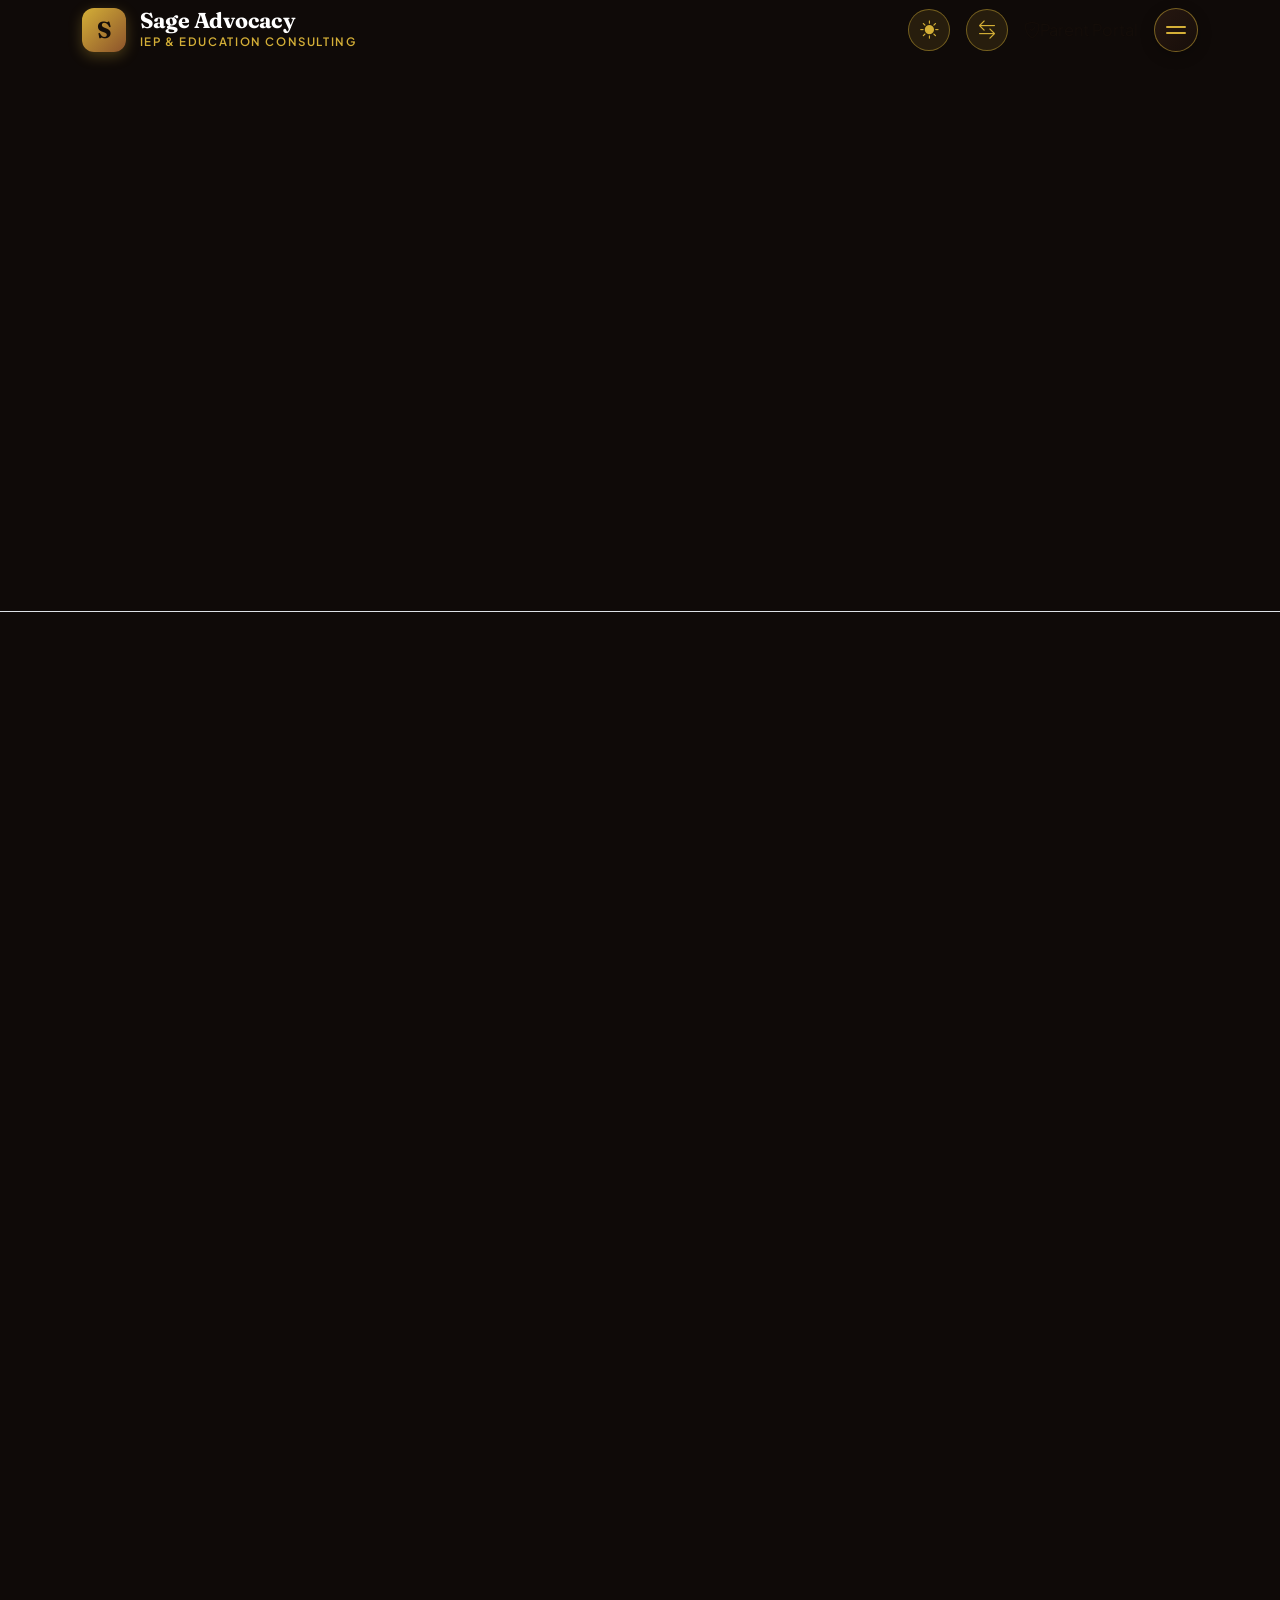
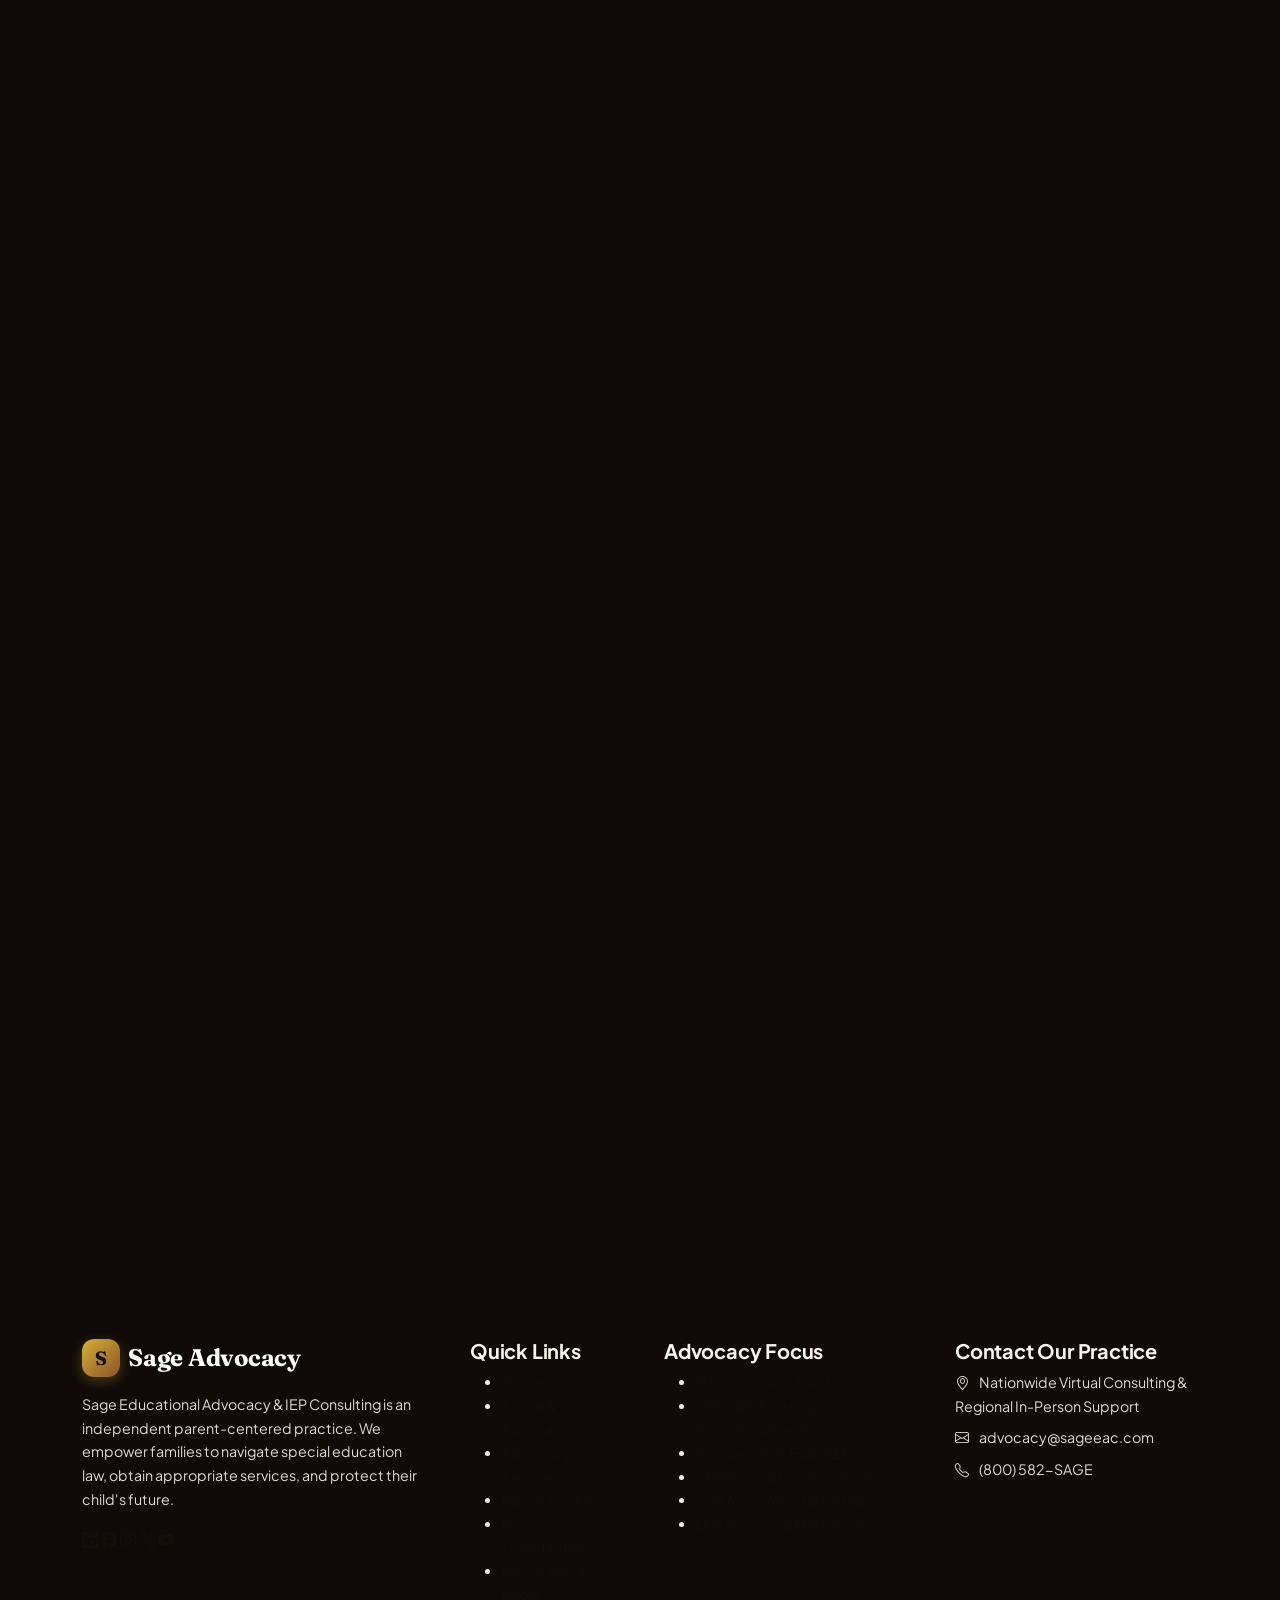
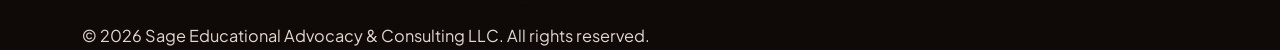
==== about.html @ 56e6d4a6 "feat: complete Maison du Cacao specialty chocolate import store website" ====
<!DOCTYPE html>
<html lang="en" dir="ltr" data-theme="dark">
<head>
  <meta charset="UTF-8">
  <meta name="viewport" content="width=device-width, initial-scale=1.0">
  <title>About Us & Our Approach | Sage Educational Advocacy & IEP Consulting</title>
  <meta name="description" content="Meet our certified special education advocates and IEP consultants. Learn about our child-centered, data-driven, and non-adversarial advocacy methodology.">
  
  <link rel="icon" href="data:image/svg+xml,<svg xmlns='http://www.w3.org/2000/svg' viewBox='0 0 100 100'><rect width='100' height='100' rx='20' fill='%233D3045'/><text x='50%' y='65%' font-size='50' font-family='serif' fill='%23C98F91' text-anchor='middle'>S</text></svg>">

  <link href="https://cdn.jsdelivr.net/npm/bootstrap@5.3.3/dist/css/bootstrap.min.css" rel="stylesheet">
  <link rel="stylesheet" href="https://cdn.jsdelivr.net/npm/bootstrap-icons@1.11.3/font/bootstrap-icons.min.css">
  <link rel="stylesheet" href="https://cdn.jsdelivr.net/npm/aos@2.3.4/dist/aos.css">
  <link rel="stylesheet" href="css/style.css">
</head>
<body>

  <!-- Top Announcement Bar -->
  <div class="top-announcement-bar text-center py-2">
    <div class="container d-flex justify-content-between align-items-center flex-wrap gap-2">
      <div class="d-flex align-items-center gap-2 small">
        <span class="badge" style="background: var(--sage-dusty-rose); color: #fff;">Our Pledge</span>
        <span>Independent, parent-centered special education advocacy with 15+ years of success.</span>
      </div>
      <div class="d-flex align-items-center gap-3 small">
        <span><i class="bi bi-telephone-fill me-1 text-rose"></i> (800) 582-SAGE</span>
        <span class="d-none d-md-inline">|</span>
        <a href="login.html" class="d-none d-md-inline text-white text-decoration-underline"><i class="bi bi-shield-lock me-1"></i> Parent Portal</a>
      </div>
    </div>
  </div>

  <!-- Primary Straight-Line Navigation (Fixed in all views) -->
  <nav class="navbar sage-navbar fixed-top">
    <div class="container">
      <div class="navbar-straight-wrapper">
        
        <!-- LOGO (Left) -->
        <a class="brand-logo-wrap" href="index.html">
          <div class="brand-symbol">S</div>
          <div class="brand-text-block">
            <span class="brand-name">Sage Advocacy</span>
            <span class="brand-tagline">IEP & Education Consulting</span>
          </div>
        </a>

        <!-- Right Side: Theme Toggle + Direction Toggle + Parent Portal + Magnetic MENU ☰ -->
        <div class="d-flex align-items-center gap-2 gap-sm-3">
          <button type="button" class="theme-toggle-btn" title="Toggle Theme" aria-label="Toggle Theme">
            <i class="bi bi-sun-fill text-warning"></i>
          </button>

          <button type="button" class="dir-toggle-btn" title="Toggle RTL / LTR Direction" aria-label="Toggle RTL / LTR">
            <i class="bi bi-arrow-left-right"></i>
          </button>

          <a href="login.html" class="portal-login-pill d-none d-md-inline-flex">
            <i class="bi bi-shield-check"></i> Parent Portal
          </a>

          <button type="button" class="magnetic-menu-btn" title="Open Menu" aria-label="Open Fullscreen Menu">
            <div class="menu-hamburger-icon"><span></span><span></span></div>
          </button>
        </div>

      </div>
    </div>
  </nav>

  <!-- Fullscreen Magnetic Navigation Overlay -->
  <div id="fullscreenNavOverlay" class="fullscreen-nav-overlay">
    <div class="nav-overlay-header">
      <a class="brand-logo-wrap" href="index.html">
        <div class="brand-symbol" style="background: var(--sage-dusty-rose);">S</div>
        <div class="brand-text-block">
          <span class="brand-name text-white">Sage Advocacy</span>
          <span class="brand-tagline text-white-50">Every Child Deserves an Advocate</span>
        </div>
      </a>
      <div class="d-flex align-items-center gap-2">
        <button type="button" class="theme-toggle-btn" title="Toggle Theme" aria-label="Toggle Theme">
          <i class="bi bi-sun-fill text-warning"></i>
        </button>
        <button type="button" class="dir-toggle-btn" title="Toggle RTL/LTR" aria-label="Toggle RTL/LTR">
          <i class="bi bi-arrow-left-right"></i>
        </button>
        <button type="button" class="nav-close-btn" aria-label="Close Menu">
          <i class="bi bi-x-lg"></i> CLOSE
        </button>
      </div>
    </div>

    <div class="nav-overlay-body">
      <ul class="overlay-menu-list">
        <li class="overlay-menu-item">
          <a href="index.html" class="overlay-menu-link" data-preview="preview-home">
            <span class="overlay-menu-num">01</span>
            <span class="overlay-menu-text">HOME</span>
          </a>
        </li>
        <li class="overlay-menu-item">
          <a href="about.html" class="overlay-menu-link active" data-preview="preview-about">
            <span class="overlay-menu-num">02</span>
            <span class="overlay-menu-text">ABOUT</span>
          </a>
        </li>
        <li class="overlay-menu-item">
          <a href="services.html" class="overlay-menu-link" data-preview="preview-services">
            <span class="overlay-menu-num">03</span>
            <span class="overlay-menu-text">SERVICES</span>
          </a>
        </li>
        <li class="overlay-menu-item">
          <a href="resources.html" class="overlay-menu-link" data-preview="preview-projects">
            <span class="overlay-menu-num">04</span>
            <span class="overlay-menu-text">PROJECTS &amp; TOOLKIT</span>
          </a>
        </li>
        <li class="overlay-menu-item">
          <a href="contact.html" class="overlay-menu-link" data-preview="preview-contact">
            <span class="overlay-menu-num">05</span>
            <span class="overlay-menu-text">CONTACT</span>
          </a>
        </li>
      </ul>

      <div class="overlay-preview-viewport">
        <img src="image/care-assure-Zx4ddAfk0Ck-unsplash.jpg" alt="Home preview" class="overlay-preview-img" data-preview-id="preview-home">
        <img src="image/annie-spratt-byZkjVj5OIE-unsplash.jpg" alt="About preview" class="overlay-preview-img active" data-preview-id="preview-about">
        <img src="image/marwen-larafa-5w7d1ThYYE0-unsplash.jpg" alt="Services preview" class="overlay-preview-img" data-preview-id="preview-services">
        <img src="image/santi-vedri-O5EMzfdxedg-unsplash.jpg" alt="Projects preview" class="overlay-preview-img" data-preview-id="preview-projects">
        <img src="image/anna-kolosyuk-4R6pg0Iq5IU-unsplash.jpg" alt="Contact preview" class="overlay-preview-img" data-preview-id="preview-contact">
      </div>
    </div>

    <div class="nav-overlay-footer">
      <div>
        <i class="bi bi-telephone-fill text-rose me-2"></i> (800) 582-SAGE &nbsp;|&nbsp; <span class="text-white-50">advocacy@sageeac.com</span>
      </div>
      <div class="d-flex align-items-center gap-3">
        <a href="login.html" class="text-white text-decoration-underline"><i class="bi bi-shield-lock me-1"></i> Parent Portal Login</a>
        <a href="contact.html" class="btn btn-sage-secondary btn-sm"><i class="bi bi-calendar2-check me-1"></i> Book Discovery Call</a>
      </div>
    </div>
  </div>

  <!-- About Hero -->
  <header class="py-5 bg-ivory-light border-bottom">
    <div class="container py-4">
      <div class="row align-items-center g-5">
        <div class="col-lg-7" data-aos="fade-up">
          <span class="section-tag tag-rose"><i class="bi bi-compass"></i> Our Mission & Heritage</span>
          <h1 class="section-heading-lg">
            Empowering Parents. Demystifying the Law. <span class="highlight-serif">Championing Every Child.</span>
          </h1>
          <p class="section-subhead">
            Sage Educational Advocacy was founded on a simple truth: parents shouldn't have to become legal scholars or fight an exhausting bureaucratic system just to get their child the education they deserve.
          </p>
        </div>
        <div class="col-lg-5" data-aos="fade-left">
          <div class="p-4 rounded-4 bg-white border shadow-sm">
            <h5 class="serif-heading mb-3 text-plum"><i class="bi bi-shield-check text-rose me-2"></i> Our Core Philosophy</h5>
            <ul class="list-unstyled mb-0 d-flex flex-column gap-3 small">
              <li class="d-flex align-items-start gap-2">
                <i class="bi bi-check-circle-fill text-success mt-1"></i>
                <div><strong>Child-First, Always:</strong> Every negotiation, accommodation request, and goal edit revolves solely around the student's holistic well-being and growth.</div>
              </li>
              <li class="d-flex align-items-start gap-2">
                <i class="bi bi-check-circle-fill text-success mt-1"></i>
                <div><strong>Data Over Subjectivity:</strong> We turn ambiguous progress claims into measurable, quantifiable milestones using objective psycho-educational data.</div>
              </li>
              <li class="d-flex align-items-start gap-2">
                <i class="bi bi-check-circle-fill text-success mt-1"></i>
                <div><strong>Collaborative Yet Firm:</strong> We maintain professional, respectful relationships with school personnel while fearlessly holding the district accountable to the letter of the law.</div>
              </li>
            </ul>
          </div>
        </div>
      </div>
    </div>
  </header>

  <!-- Founder & Lead Advocate Section -->
  <section class="py-5 my-3">
    <div class="container">
      <div class="row align-items-center g-5">
        <div class="col-lg-5" data-aos="fade-right">
          <div class="position-relative">
            <div class="founder-img-viewport">
              <img src="image/annie-spratt-byZkjVj5OIE-unsplash.jpg" alt="Lisa Anderson - Lead Special Education Advocate">
            </div>
            <div class="position-absolute bottom-0 start-0 m-3 p-3 rounded-3 shadow-sm border hero-floating-stat" style="max-width: 280px;">
              <div class="fw-bold text-plum">Lisa Anderson, M.Ed., BCBA</div>
              <div class="small text-muted-custom">Founder & Principal Advocate</div>
              <div class="small text-rose mt-1"><i class="bi bi-award-fill"></i> 15+ Yrs Special Ed Practice</div>
            </div>
          </div>
        </div>

        <div class="col-lg-7" data-aos="fade-left">
          <span class="section-tag tag-plum"><i class="bi bi-person-lines-fill"></i> Founder's Story</span>
          <h2 class="section-heading-lg">“I’ve Sat on Both Sides of the IEP Table.”</h2>
          <p>
            Before founding Sage Educational Advocacy, Lisa spent over a decade as a public school special education specialist and district behavioral consultant. She witnessed firsthand how loving, devoted parents were routinely silenced by clinical jargon, rushed meetings, and district budget constraints.
          </p>
          <p>
            <em>"Parents would walk into IEP meetings carrying binders full of hope, only to walk out feeling defeated and misunderstood. I founded Sage to provide families with the authoritative expertise, legal backing, and strategic poise needed to ensure their voice is heard."</em>
          </p>

          <div class="row g-3 mt-2">
            <div class="col-sm-6">
              <div class="p-3 rounded-3 bg-ivory border">
                <div class="fw-bold text-plum mb-1"><i class="bi bi-mortarboard-fill text-rose me-1"></i> Master of Education (M.Ed.)</div>
                <div class="small text-muted">Special Education Law & Instructional Design</div>
              </div>
            </div>
            <div class="col-sm-6">
              <div class="p-3 rounded-3 bg-ivory border">
                <div class="fw-bold text-plum mb-1"><i class="bi bi-award-fill text-rose me-1"></i> Board Certified BCBA</div>
                <div class="small text-muted">Functional Behavior Assessments & BIP Audits</div>
              </div>
            </div>
          </div>
        </div>
      </div>
    </div>
  </section>

  <!-- Our Interdisciplinary Team -->
  <section class="py-5 bg-ivory-light">
    <div class="container">
      <div class="text-center max-w-700 mx-auto mb-5" data-aos="fade-up">
        <span class="section-tag tag-rose"><i class="bi bi-people-fill"></i> Specialized Expertise</span>
        <h2 class="section-heading-lg">Our Multidisciplinary Team</h2>
        <p class="section-subhead mx-auto">
          We bring together former educators, educational diagnosticians, assistive technology specialists, and parent advocates.
        </p>
      </div>

      <div class="row g-4">
        <div class="col-md-4" data-aos="fade-up" data-aos-delay="100">
          <div class="team-member-card">
            <div class="team-img-viewport">
              <img src="image/marwen-larafa-5w7d1ThYYE0-unsplash.jpg" alt="Dr. Marcus Vance">
            </div>
            <div class="card-body p-4 d-flex flex-column">
              <h5 class="serif-heading mb-1 text-plum">Dr. Marcus Vance, Ph.D.</h5>
              <div class="text-rose small fw-bold mb-3">Neuropsychology & Evaluation Review Consultant</div>
              <p class="small text-muted mb-0">
                Specializes in dissecting school psycho-educational evaluations, WISC-V cognitive metrics, and identifying unaddressed SLD / executive functioning deficits.
              </p>
            </div>
          </div>
        </div>

        <div class="col-md-4" data-aos="fade-up" data-aos-delay="200">
          <div class="team-member-card">
            <div class="team-img-viewport">
              <img src="image/anna-kolosyuk-4R6pg0Iq5IU-unsplash.jpg" alt="Sarah Collins">
            </div>
            <div class="card-body p-4 d-flex flex-column">
              <h5 class="serif-heading mb-1 text-plum">Sarah Collins, M.S., CCC-SLP</h5>
              <div class="text-rose small fw-bold mb-3">Speech, Language & Assistive Tech Lead</div>
              <p class="small text-muted mb-0">
                12+ years advocating for high-tech AAC device integration, pragmatic language development, and adequate direct therapy minutes.
              </p>
            </div>
          </div>
        </div>

        <div class="col-md-4" data-aos="fade-up" data-aos-delay="300">
          <div class="team-member-card">
            <div class="team-img-viewport">
              <img src="image/santi-vedri-O5EMzfdxedg-unsplash.jpg" alt="David Wright">
            </div>
            <div class="card-body p-4 d-flex flex-column">
              <h5 class="serif-heading mb-1 text-plum">David Wright, M.Ed.</h5>
              <div class="text-rose small fw-bold mb-3">504 Plans & High School Transition Specialist</div>
              <p class="small text-muted mb-0">
                Expert in Section 504 accommodations, mental health accommodations, post-secondary transition roadmaps, and college disability accommodations.
              </p>
            </div>
          </div>
        </div>
      </div>
    </div>
  </section>

  <!-- 5 Fundamental Parent Rights Under IDEA Infographic -->
  <section class="py-5">
    <div class="container">
      <div class="text-center max-w-700 mx-auto mb-5" data-aos="fade-up">
        <span class="section-tag tag-plum"><i class="bi bi-journal-text"></i> Legal Pillars</span>
        <h2 class="section-heading-lg">5 Non-Negotiable Parent Rights Under IDEA</h2>
        <p class="section-subhead mx-auto">
          Federal law grants parents extensive authority in special education decisions. Here are five statutory pillars we vigorously defend.
        </p>
      </div>

      <div class="row g-4">
        <div class="col-lg-4 col-md-6" data-aos="fade-up" data-aos-delay="100">
          <div class="p-4 rounded-4 bg-white border h-100 shadow-sm">
            <div class="d-flex align-items-center gap-3 mb-3">
              <div class="stat-icon-box" style="background: var(--sage-rose-subtle); color: var(--sage-rose-dark);">01</div>
              <h5 class="mb-0 text-plum">FAPE (Free & Appropriate Public Education)</h5>
            </div>
            <p class="small text-muted mb-0">
              The school must provide individualized instruction tailored to confer meaningful educational benefit — not merely "the bare minimum" (Supreme Court ruling in <em>Endrew F. v. Douglas County</em>).
            </p>
          </div>
        </div>

        <div class="col-lg-4 col-md-6" data-aos="fade-up" data-aos-delay="200">
          <div class="p-4 rounded-4 bg-white border h-100 shadow-sm">
            <div class="d-flex align-items-center gap-3 mb-3">
              <div class="stat-icon-box" style="background: var(--sage-green-light); color: var(--sage-green-deep);">02</div>
              <h5 class="mb-0 text-plum">LRE (Least Restrictive Environment)</h5>
            </div>
            <p class="small text-muted mb-0">
              Children must be educated alongside non-disabled peers to the maximum extent appropriate, with supplementary aids and services before any self-contained placement is considered.
            </p>
          </div>
        </div>

        <div class="col-lg-4 col-md-6" data-aos="fade-up" data-aos-delay="300">
          <div class="p-4 rounded-4 bg-white border h-100 shadow-sm">
            <div class="d-flex align-items-center gap-3 mb-3">
              <div class="stat-icon-box" style="background: rgba(61, 48, 69, 0.1); color: var(--sage-plum);">03</div>
              <h5 class="mb-0 text-plum">PWN (Prior Written Notice)</h5>
            </div>
            <p class="small text-muted mb-0">
              If the school proposes or refuses to initiate an evaluation, accommodation, or service change, they MUST provide written explanation citing specific evaluation data.
            </p>
          </div>
        </div>

        <div class="col-lg-6 col-md-6" data-aos="fade-up" data-aos-delay="400">
          <div class="p-4 rounded-4 bg-white border h-100 shadow-sm">
            <div class="d-flex align-items-center gap-3 mb-3">
              <div class="stat-icon-box" style="background: var(--sage-rose-subtle); color: var(--sage-rose-dark);">04</div>
              <h5 class="mb-0 text-plum">Independent Educational Evaluations (IEE)</h5>
            </div>
            <p class="small text-muted mb-0">
              If you disagree with a district evaluation, you have the right to request an outside independent evaluation at public expense under 34 CFR § 300.502.
            </p>
          </div>
        </div>

        <div class="col-lg-6 col-md-12" data-aos="fade-up" data-aos-delay="500">
          <div class="p-4 rounded-4 bg-white border h-100 shadow-sm">
            <div class="d-flex align-items-center gap-3 mb-3">
              <div class="stat-icon-box" style="background: var(--sage-green-light); color: var(--sage-green-deep);">05</div>
              <h5 class="mb-0 text-plum">Equal Partnership in IEP Meetings</h5>
            </div>
            <p class="small text-muted mb-0">
              Parents are legally equal team members. The school cannot present "predetermined" IEPs or finalize placements without genuine parent participation and input.
            </p>
          </div>
        </div>
      </div>
    </div>
  </section>

  <!-- CTA Banner -->
  <section class="py-5">
    <div class="container">
      <div class="cta-banner-plum text-center" data-aos="zoom-in">
        <div class="max-w-700 mx-auto text-center">
          <h2>Let’s Discuss Your Child’s IEP Strategy</h2>
          <p>
            Whether your annual review is next week or you are facing school pushback, we are here to support and advocate for your family.
          </p>
          <div class="d-flex justify-content-center">
            <a href="contact.html" class="btn btn-sage-secondary btn-lg">
              <i class="bi bi-calendar-event"></i> Schedule Strategy Session
            </a>
          </div>
        </div>
      </div>
    </div>
  </section>

  <!-- Footer -->
  <footer class="sage-footer">
    <div class="container">
      <div class="row g-5">
        <div class="col-lg-4">
          <div class="d-flex align-items-center gap-2 mb-3">
            <div class="brand-symbol" style="width: 38px; height: 38px; font-size: 1.2rem;">S</div>
            <span class="brand-name text-white fs-4">Sage Advocacy</span>
          </div>
          <p class="small text-white-50 mb-3">
            Sage Educational Advocacy & IEP Consulting is an independent parent-centered practice. We empower families to navigate special education law, obtain appropriate services, and protect their child's future.
          </p>
          <div class="footer-social-wrap">
            <a href="https://linkedin.com" target="_blank" rel="noopener noreferrer" class="footer-social-btn" aria-label="LinkedIn"><i class="bi bi-linkedin"></i></a>
            <a href="https://facebook.com" target="_blank" rel="noopener noreferrer" class="footer-social-btn" aria-label="Facebook"><i class="bi bi-facebook"></i></a>
            <a href="https://instagram.com" target="_blank" rel="noopener noreferrer" class="footer-social-btn" aria-label="Instagram"><i class="bi bi-instagram"></i></a>
            <a href="https://x.com" target="_blank" rel="noopener noreferrer" class="footer-social-btn" aria-label="X Twitter"><i class="bi bi-twitter-x"></i></a>
            <a href="https://youtube.com" target="_blank" rel="noopener noreferrer" class="footer-social-btn" aria-label="YouTube"><i class="bi bi-youtube"></i></a>
          </div>
        </div>

        <div class="col-6 col-lg-2">
          <h5>Quick Links</h5>
          <ul class="footer-link-list small">
            <li><a href="index.html">Home</a></li>
            <li><a href="about.html">About & Approach</a></li>
            <li><a href="services.html">Advocacy Services</a></li>
            <li><a href="resources.html">Parent Toolkit</a></li>
            <li><a href="contact.html">Free Consultation</a></li>
            <li><a href="login.html">Parent Portal Login</a></li>
          </ul>
        </div>

        <div class="col-6 col-lg-3">
          <h5>Advocacy Focus</h5>
          <ul class="footer-link-list small">
            <li><a href="services.html">IEP Document Audits</a></li>
            <li><a href="services.html">ARD / IEP Meeting Accompaniment</a></li>
            <li><a href="services.html">Independent Evals (IEE)</a></li>
            <li><a href="services.html">SMART Goal Development</a></li>
            <li><a href="services.html">504 Accommodation Plans</a></li>
            <li><a href="services.html">Due Process & Mediation</a></li>
          </ul>
        </div>

        <div class="col-lg-3">
          <h5>Contact Our Practice</h5>
          <p class="small text-white-50 mb-2"><i class="bi bi-geo-alt me-2 text-rose"></i> Nationwide Virtual Consulting & Regional In-Person Support</p>
          <p class="small text-white-50 mb-2"><i class="bi bi-envelope me-2 text-rose"></i> advocacy@sageeac.com</p>
          <p class="small text-white-50"><i class="bi bi-telephone me-2 text-rose"></i> (800) 582-SAGE</p>
        </div>
      </div>

      <div class="footer-legal-notice">
        <p class="mb-0">
          © 2026 Sage Educational Advocacy & Consulting LLC. All rights reserved.
        </p>
      </div>
    </div>
  </footer>

  <script src="https://cdn.jsdelivr.net/npm/bootstrap@5.3.3/dist/js/bootstrap.bundle.min.js"></script>
  <script src="https://cdn.jsdelivr.net/npm/aos@2.3.4/dist/aos.js"></script>
  <script src="js/main.js"></script>
</body>
</html>
---- css/style.css ----
/* ==========================================================================
   MAISON DU CACAO & CONFECTIONERY IMPORT CO.
   Master Luxury Stylesheet - Specialty Chocolate & Artisan Imports
   Palette: Noir Cacao, Hazelnut, Champagne Gold, Vanilla Silk, Ruby Berry
   ========================================================================== */

@import url('https://fonts.googleapis.com/css2?family=Fraunces:ital,opsz,wght@0,9..144,300;0,9..144,400;0,9..144,500;0,9..144,600;0,9..144,700;1,9..144,400;1,9..144,600&family=Plus+Jakarta+Sans:wght@300;400;500;600;700;800&display=swap');

:root {
  /* Brand Tokens - Light Theme */
  --cacao-noir: #140D09;
  --cacao-noir-deep: #0D0705;
  --cacao-dark: #231610;
  --cacao-hazelnut: #4A2E1C;
  --cacao-caramel: #8C532B;
  --cacao-gold: #D4AF37;
  --cacao-gold-light: #F3E5AB;
  --cacao-gold-hover: #E5C378;
  --cacao-ruby: #8A2B3A;
  --cacao-ruby-subtle: #FBECEE;
  --cacao-cream: #FAF6F0;
  --cacao-cream-light: #FDFBF8;
  --cacao-cream-dark: #EFE8DC;
  --cacao-charcoal: #2A1F1B;
  --cacao-muted: #73655E;
  --cacao-border: rgba(35, 22, 16, 0.12);
  --cacao-border-gold: rgba(212, 175, 55, 0.35);

  /* Typography */
  --font-serif: 'Fraunces', Georgia, serif;
  --font-sans: 'Plus Jakarta Sans', -apple-system, BlinkMacSystemFont, 'Segoe UI', Roboto, sans-serif;

  /* Shadows */
  --shadow-sm: 0 4px 12px rgba(0, 0, 0, 0.1);
  --shadow-md: 0 10px 30px rgba(0, 0, 0, 0.18);
  --shadow-lg: 0 20px 50px rgba(0, 0, 0, 0.28);
  --shadow-gold: 0 8px 24px rgba(212, 175, 55, 0.22);
  --shadow-float: 0 25px 60px -15px rgba(0, 0, 0, 0.35);

  /* Radii */
  --radius-sm: 8px;
  --radius-md: 14px;
  --radius-lg: 20px;
  --radius-xl: 28px;
  --radius-pill: 9999px;

  /* Transitions */
  --transition-fast: 0.2s cubic-bezier(0.16, 1, 0.3, 1);
  --transition-base: 0.3s cubic-bezier(0.16, 1, 0.3, 1);
  --transition-smooth: 0.5s cubic-bezier(0.16, 1, 0.3, 1);
}

/* ==========================================================================
   Dark Theme (Default Noir Tasting Salon Aesthetic)
   ========================================================================== */
[data-theme="dark"], body.theme-dark {
  --cacao-cream: #0F0A08;
  --cacao-cream-light: #18110D;
  --cacao-cream-dark: #221611;
  --cacao-charcoal: #F5EFEB;
  --cacao-muted: #D1C4BC;
  --cacao-border: rgba(255, 255, 255, 0.14);
  --cacao-border-gold: rgba(212, 175, 55, 0.5);
  --cacao-ruby-subtle: rgba(138, 43, 58, 0.22);
}

[data-theme="dark"] body {
  background-color: #0F0A08 !important;
  color: #F5EFEB !important;
}

[data-theme="dark"] h1, 
[data-theme="dark"] h2, 
[data-theme="dark"] h3, 
[data-theme="dark"] h4, 
[data-theme="dark"] .serif-heading,
[data-theme="dark"] .text-cacao-dark,
[data-theme="dark"] a.text-cacao-dark {
  color: #FFFFFF !important;
}

[data-theme="dark"] h5, 
[data-theme="dark"] h6 {
  color: #F8F5F0 !important;
}

[data-theme="dark"] p {
  color: #E2D7D0 !important;
}

[data-theme="dark"] .text-muted,
[data-theme="dark"] small.text-muted,
[data-theme="dark"] .text-muted-custom {
  color: #D6CBC4 !important;
}

.text-muted,
small.text-muted {
  color: #614F44 !important;
}

[data-theme="dark"] .bg-cream { background-color: #0F0A08 !important; }
[data-theme="dark"] .bg-cream-light { background-color: #18110D !important; }
[data-theme="dark"] .bg-white { background-color: #1E1510 !important; color: #F5EFEB !important; }

/* All Cards in Dark Mode */
[data-theme="dark"] .chocolate-card,
[data-theme="dark"] .origin-card,
[data-theme="dark"] .gifting-suite-card,
[data-theme="dark"] .corporate-tier-card,
[data-theme="dark"] .quiz-box,
[data-theme="dark"] .calculator-box,
[data-theme="dark"] .contact-info-card,
[data-theme="dark"] .contact-form-box,
[data-theme="dark"] .tasting-flight-card,
[data-theme="dark"] .modal-content {
  background-color: #1A120D !important;
  border-color: rgba(255, 255, 255, 0.15) !important;
  color: #F5EFEB !important;
}

/* ==========================================================================
   Base & Reset
   ========================================================================== */
*, *::before, *::after {
  box-sizing: border-box;
}

html {
  scroll-behavior: smooth;
}

/* RTL Support */
html[dir="rtl"] body { direction: rtl; text-align: right; }
html[dir="ltr"] body { direction: ltr; text-align: left; }
[dir="rtl"] .text-start { text-align: right !important; }
[dir="rtl"] .text-end { text-align: left !important; }

body {
  font-family: var(--font-sans);
  background-color: var(--cacao-cream);
  color: var(--cacao-charcoal);
  line-height: 1.65;
  font-size: 1.02rem;
  overflow-x: hidden;
  -webkit-font-smoothing: antialiased;
  -moz-osx-font-smoothing: grayscale;
}

body:not(.no-navbar-pad) {
  padding-top: 86px !important;
}

@media (max-width: 576px) {
  body:not(.no-navbar-pad) {
    padding-top: 76px !important;
  }
}

/* Typography Classes */
h1, h2, h3, h4, .serif-heading {
  font-family: var(--font-serif);
  color: var(--cacao-noir);
  font-weight: 600;
  line-height: 1.25;
  letter-spacing: -0.02em;
}

h5, h6 {
  font-family: var(--font-sans);
  color: var(--cacao-noir);
  font-weight: 700;
  letter-spacing: -0.01em;
}

p {
  color: #4D3F37;
  margin-bottom: 1.25rem;
}

a {
  color: var(--cacao-noir);
  text-decoration: none;
  transition: color var(--transition-fast);
}

a:hover {
  color: var(--cacao-gold);
}

img {
  max-width: 100%;
  height: auto;
  display: block;
}

/* Utilities & Color Helpers */
.bg-cream { background-color: var(--cacao-cream) !important; }
.bg-cream-light { background-color: var(--cacao-cream-light) !important; }
.bg-noir { background-color: var(--cacao-noir) !important; color: #FFFFFF; }
.bg-hazelnut { background-color: var(--cacao-hazelnut) !important; color: #FFFFFF; }
.bg-gold-subtle { background-color: rgba(212, 175, 55, 0.12) !important; }
.bg-ruby-subtle { background-color: var(--cacao-ruby-subtle) !important; }

.text-gold { color: var(--cacao-gold) !important; }
.text-gold-hover:hover { color: var(--cacao-gold-hover) !important; }
.text-hazelnut { color: var(--cacao-hazelnut) !important; }
.text-cacao-dark { color: var(--cacao-noir) !important; }
.text-ruby { color: var(--cacao-ruby) !important; }
.text-muted-custom { color: var(--cacao-muted) !important; }

.border-gold { border-color: var(--cacao-border-gold) !important; }

/* Section Headers */
.section-tag {
  display: inline-flex;
  align-items: center;
  justify-content: center;
  gap: 0.5rem;
  padding: 0.4rem 1.1rem;
  border-radius: var(--radius-pill);
  font-size: 0.82rem;
  font-weight: 700;
  letter-spacing: 0.1em;
  text-transform: uppercase;
  background-color: rgba(212, 175, 55, 0.15);
  color: var(--cacao-gold);
  border: 1px solid rgba(212, 175, 55, 0.35);
  margin: 0 auto 1.25rem auto;
  text-align: center;
}

.section-heading-lg {
  font-size: clamp(2.2rem, 4vw, 3.4rem);
  margin-bottom: 1.2rem;
  text-align: center;
  margin-left: auto;
  margin-right: auto;
}

.section-subhead {
  font-size: 1.15rem;
  color: var(--cacao-muted);
  max-width: 680px;
  line-height: 1.7;
  text-align: center;
  margin-left: auto;
  margin-right: auto;
}

/* ==========================================================================
   Buttons
   ========================================================================== */
.btn-cacao-primary {
  background: linear-gradient(135deg, var(--cacao-noir) 0%, #2A1A13 100%);
  color: #FFFFFF !important;
  font-weight: 600;
  padding: 0.85rem 2rem;
  border-radius: var(--radius-pill);
  border: 1px solid rgba(212, 175, 55, 0.4);
  display: inline-flex;
  align-items: center;
  justify-content: center;
  gap: 0.6rem;
  transition: all var(--transition-base);
  box-shadow: 0 6px 18px rgba(20, 13, 9, 0.3);
}

.btn-cacao-primary:hover {
  background: linear-gradient(135deg, #3D261A 0%, var(--cacao-noir) 100%);
  border-color: var(--cacao-gold);
  transform: translateY(-2px);
  box-shadow: var(--shadow-gold);
  color: var(--cacao-gold) !important;
}

.btn-cacao-gold {
  background: linear-gradient(135deg, #D4AF37 0%, #B89030 100%);
  color: #140D09 !important;
  font-weight: 700;
  padding: 0.85rem 2rem;
  border-radius: var(--radius-pill);
  border: 1px solid #D4AF37;
  display: inline-flex;
  align-items: center;
  justify-content: center;
  gap: 0.5rem;
  transition: all var(--transition-base);
  box-shadow: var(--shadow-gold);
}

.btn-cacao-gold:hover {
  background: linear-gradient(135deg, #E5C378 0%, #D4AF37 100%);
  transform: translateY(-2px);
  box-shadow: 0 10px 26px rgba(212, 175, 55, 0.4);
  color: #000000 !important;
}

.btn-cacao-outline {
  background-color: transparent;
  color: var(--cacao-noir) !important;
  font-weight: 600;
  padding: 0.85rem 1.9rem;
  border-radius: var(--radius-pill);
  border: 1.5px solid var(--cacao-border-gold);
  display: inline-flex;
  align-items: center;
  justify-content: center;
  gap: 0.5rem;
  transition: all var(--transition-base);
}

.btn-cacao-outline:hover {
  background-color: rgba(212, 175, 55, 0.15);
  border-color: var(--cacao-gold);
  color: var(--cacao-gold) !important;
  transform: translateY(-2px);
}

[data-theme="dark"] .btn-cacao-outline {
  color: #FFFFFF !important;
  border-color: rgba(212, 175, 55, 0.5) !important;
}

/* ==========================================================================
   Fixed Straight-Line Navbar (Fixed in all views: Desktop, Tablet, Mobile)
   ========================================================================== */
.top-announcement-bar {
  display: none !important;
}

.cacao-navbar {
  position: fixed !important;
  top: 0 !important;
  left: 0 !important;
  right: 0 !important;
  width: 100% !important;
  z-index: 1050 !important;
  background: rgba(20, 13, 9, 0.94);
  backdrop-filter: blur(16px);
  -webkit-backdrop-filter: blur(16px);
  border-bottom: 1.5px solid rgba(212, 175, 55, 0.25);
  padding: 0.9rem 0;
  transition: all var(--transition-base);
  box-shadow: 0 4px 20px rgba(0, 0, 0, 0.35);
}

.cacao-navbar.scrolled {
  padding: 0.72rem 0;
  background: rgba(13, 7, 5, 0.98);
  border-bottom-color: rgba(212, 175, 55, 0.4);
}

.navbar-straight-wrapper {
  display: flex;
  align-items: center;
  justify-content: space-between;
  width: 100%;
  flex-wrap: nowrap;
  gap: 0.5rem;
}

.brand-logo-wrap {
  display: inline-flex;
  align-items: center;
  gap: 0.85rem;
  text-decoration: none;
  flex-shrink: 0;
}

.brand-symbol {
  width: 44px;
  height: 44px;
  border-radius: 12px;
  background: linear-gradient(135deg, #D4AF37 0%, #8C532B 100%);
  color: #140D09;
  display: flex;
  align-items: center;
  justify-content: center;
  font-family: var(--font-serif);
  font-size: 1.45rem;
  font-weight: 700;
  box-shadow: 0 4px 14px rgba(212, 175, 55, 0.3);
}

.brand-text-block {
  display: flex;
  flex-direction: column;
}

.brand-name {
  font-family: var(--font-serif);
  font-size: 1.35rem;
  font-weight: 700;
  color: #FFFFFF;
  letter-spacing: -0.01em;
  line-height: 1.1;
}

.brand-tagline {
  font-size: 0.72rem;
  text-transform: uppercase;
  letter-spacing: 0.14em;
  color: var(--cacao-gold);
  font-weight: 600;
}

/* Magnetic Menu Trigger Button (Icon Only in all views) */
.magnetic-menu-btn {
  display: inline-flex;
  align-items: center;
  justify-content: center;
  width: 44px;
  height: 44px;
  padding: 0;
  border-radius: 50%;
  border: 1.5px solid rgba(212, 175, 55, 0.5);
  background: linear-gradient(135deg, #261710 0%, #170E0A 100%);
  color: var(--cacao-gold) !important;
  cursor: pointer;
  transition: all 0.3s cubic-bezier(0.16, 1, 0.3, 1);
  box-shadow: 0 4px 14px rgba(0, 0, 0, 0.25);
  flex-shrink: 0;
}

.magnetic-menu-btn > span {
  display: none !important;
}

.magnetic-menu-btn:hover {
  background: linear-gradient(135deg, #3D261A 0%, #261710 100%);
  border-color: var(--cacao-gold);
  transform: scale(1.08);
  box-shadow: 0 0 16px rgba(212, 175, 55, 0.4);
}

.magnetic-menu-btn .menu-hamburger-icon {
  display: flex;
  flex-direction: column;
  align-items: center;
  justify-content: center;
  gap: 4px;
  width: 20px;
}

.magnetic-menu-btn .menu-hamburger-icon span {
  display: block;
  height: 2px;
  width: 100%;
  background-color: var(--cacao-gold);
  border-radius: 2px;
  transition: all 0.3s ease;
}

.magnetic-menu-btn:hover .menu-hamburger-icon span {
  background-color: #FFFFFF;
}

/* Circular Navbar Action Buttons (Theme, Direction) */
.nav-icon-circle-btn,
.theme-toggle-btn,
.dir-toggle-btn {
  width: 42px;
  height: 42px;
  border-radius: 50%;
  border: 1.5px solid rgba(212, 175, 55, 0.45);
  background: rgba(212, 175, 55, 0.12);
  color: var(--cacao-gold) !important;
  display: inline-flex;
  align-items: center;
  justify-content: center;
  font-size: 1.15rem;
  transition: all var(--transition-base);
  cursor: pointer;
  flex-shrink: 0;
}

.nav-icon-circle-btn i,
.theme-toggle-btn i,
.dir-toggle-btn i {
  color: var(--cacao-gold) !important;
  font-size: 1.15rem;
  display: inline-flex;
  align-items: center;
  justify-content: center;
  line-height: 1;
}

.nav-icon-circle-btn:hover,
.theme-toggle-btn:hover,
.dir-toggle-btn:hover {
  background: rgba(212, 175, 55, 0.25);
  border-color: var(--cacao-gold);
  transform: scale(1.08);
  box-shadow: 0 0 12px rgba(212, 175, 55, 0.35);
  color: #FFFFFF !important;
}

.nav-icon-circle-btn:hover i,
.theme-toggle-btn:hover i,
.dir-toggle-btn:hover i {
  color: #FFFFFF !important;
}

.concierge-pill {
  background: rgba(212, 175, 55, 0.15);
  color: var(--cacao-gold) !important;
  font-weight: 600;
  border-radius: var(--radius-pill);
  padding: 0.55rem 1.2rem !important;
  border: 1px solid rgba(212, 175, 55, 0.45);
  transition: all var(--transition-fast);
  display: inline-flex;
  align-items: center;
  gap: 0.4rem;
  font-size: 0.9rem;
  white-space: nowrap;
}

.concierge-pill:hover {
  background: var(--cacao-gold);
  color: #140D09 !important;
  box-shadow: var(--shadow-gold);
}

/* Tablet & Mobile (320px - 1024px): Show ONLY Logo and Hamburger Menu in Navbar */
@media (max-width: 1024px) {
  .cacao-navbar {
    padding: 0.65rem 0 !important;
  }

  .cacao-navbar .theme-toggle-btn,
  .cacao-navbar .dir-toggle-btn,
  .cacao-navbar .concierge-pill,
  .cacao-navbar .navbar-nav,
  .cacao-navbar .nav-item,
  .cacao-navbar .nav-link,
  .cacao-navbar .btn:not(.magnetic-menu-btn),
  .cacao-navbar a:not(.brand-logo-wrap) {
    display: none !important;
  }

  .cacao-navbar .container,
  .cacao-navbar .container-fluid {
    display: flex !important;
    justify-content: space-between !important;
    align-items: center !important;
    width: 100% !important;
    padding-left: 1rem !important;
    padding-right: 1rem !important;
  }

  .cacao-navbar .brand-logo-wrap {
    display: inline-flex !important;
    flex-shrink: 1;
    min-width: 0;
  }

  .cacao-navbar .magnetic-menu-btn {
    display: inline-flex !important;
    margin-left: auto !important;
    flex-shrink: 0;
  }
}

@media (max-width: 576px) {
  .cacao-navbar {
    padding: 0.5rem 0 !important;
  }

  .cacao-navbar .container,
  .cacao-navbar .container-fluid {
    padding-left: 0.75rem !important;
    padding-right: 0.75rem !important;
  }

  .brand-logo-wrap {
    gap: 0.55rem;
  }

  .brand-symbol {
    width: 36px;
    height: 36px;
    font-size: 1.15rem;
    border-radius: 9px;
  }

  .brand-name {
    font-size: 1.05rem;
  }

  .brand-tagline {
    font-size: 0.6rem;
    letter-spacing: 0.08em;
  }

  .magnetic-menu-btn {
    width: 38px;
    height: 38px;
    min-width: 38px;
  }

  .magnetic-menu-btn .menu-hamburger-icon {
    width: 16px;
    gap: 3.5px;
  }
}

@media (max-width: 375px) {
  .cacao-navbar .container,
  .cacao-navbar .container-fluid {
    padding-left: 0.5rem !important;
    padding-right: 0.5rem !important;
  }

  .brand-logo-wrap {
    gap: 0.45rem;
  }

  .brand-symbol {
    width: 32px;
    height: 32px;
    font-size: 1rem;
    border-radius: 7px;
  }

  .brand-name {
    font-size: 0.95rem;
  }

  .brand-tagline {
    font-size: 0.52rem;
    letter-spacing: 0.05em;
  }

  .magnetic-menu-btn {
    width: 35px;
    height: 35px;
    min-width: 35px;
  }

  .magnetic-menu-btn .menu-hamburger-icon {
    width: 15px;
    gap: 3px;
  }
}

/* ==========================================================================
   Fullscreen Magnetic Navigation Overlay
   ========================================================================== */
.fullscreen-nav-overlay {
  position: fixed;
  inset: 0;
  background: linear-gradient(135deg, #1A100B 0%, #0D0705 100%);
  z-index: 2000;
  display: flex;
  flex-direction: column;
  justify-content: space-between;
  padding: 2.5rem 4rem;
  opacity: 0;
  visibility: hidden;
  pointer-events: none;
  transition: opacity 0.5s cubic-bezier(0.16, 1, 0.3, 1), visibility 0.5s;
  overflow-y: auto;
}

.fullscreen-nav-overlay.is-open {
  opacity: 1;
  visibility: visible;
  pointer-events: auto;
}

.nav-overlay-header {
  display: flex;
  align-items: center;
  justify-content: space-between;
  width: 100%;
  border-bottom: 1px solid rgba(212, 175, 55, 0.2);
  padding-bottom: 1.5rem;
}

.nav-close-btn {
  display: inline-flex;
  align-items: center;
  gap: 0.6rem;
  padding: 0.6rem 1.3rem;
  border-radius: var(--radius-pill);
  border: 1.5px solid rgba(212, 175, 55, 0.4);
  background: rgba(255, 255, 255, 0.06);
  color: #FFFFFF;
  font-size: 0.9rem;
  font-weight: 700;
  letter-spacing: 0.08em;
  text-transform: uppercase;
  cursor: pointer;
  transition: all 0.3s ease;
}

.nav-close-btn:hover {
  background: var(--cacao-gold);
  border-color: var(--cacao-gold);
  color: #140D09;
  transform: scale(1.05);
}

.nav-overlay-body {
  display: flex;
  align-items: center;
  justify-content: space-between;
  gap: 4rem;
  margin: auto 0;
  padding: 2rem 0;
}

.overlay-menu-list {
  list-style: none;
  padding: 0;
  margin: 0;
  display: flex;
  flex-direction: column;
  gap: 1.25rem;
}

.overlay-menu-item {
  position: relative;
}

.overlay-menu-link {
  display: inline-flex;
  align-items: baseline;
  gap: 1.5rem;
  font-family: var(--font-serif);
  font-size: clamp(2.2rem, 5vw, 4.2rem);
  font-weight: 700;
  color: rgba(255, 255, 255, 0.6);
  text-decoration: none;
  line-height: 1.15;
  transition: all 0.35s cubic-bezier(0.16, 1, 0.3, 1);
  cursor: pointer;
}

.overlay-menu-num {
  font-family: var(--font-sans);
  font-size: clamp(1rem, 1.8vw, 1.35rem);
  font-weight: 700;
  color: var(--cacao-gold);
  letter-spacing: 0.1em;
}

.overlay-menu-link:hover {
  color: #FFFFFF;
  transform: translateX(16px);
}

[dir="rtl"] .overlay-menu-link:hover {
  transform: translateX(-16px);
}

.overlay-preview-viewport {
  position: relative;
  width: 440px;
  height: 380px;
  border-radius: var(--radius-xl);
  overflow: hidden;
  box-shadow: 0 25px 60px rgba(0, 0, 0, 0.6);
  border: 2px solid rgba(212, 175, 55, 0.35);
  display: none;
}

@media (min-width: 992px) {
  .overlay-preview-viewport {
    display: block;
  }
}

.overlay-preview-img {
  position: absolute;
  inset: 0;
  width: 100%;
  height: 100%;
  object-fit: cover;
  opacity: 0;
  transform: scale(1.1);
  transition: opacity 0.45s ease, transform 0.6s cubic-bezier(0.16, 1, 0.3, 1);
}

.overlay-preview-img.active {
  opacity: 1;
  transform: scale(1);
}

.nav-overlay-footer {
  display: flex;
  align-items: center;
  justify-content: space-between;
  width: 100%;
  border-top: 1px solid rgba(212, 175, 55, 0.2);
  padding-top: 1.5rem;
  color: rgba(255, 255, 255, 0.6);
  font-size: 0.9rem;
}

@media (max-width: 768px) {
  .fullscreen-nav-overlay {
    padding: 1.5rem;
  }
  .overlay-menu-link {
    font-size: 2.2rem;
    gap: 0.85rem;
  }
}

/* ==========================================================================
   Hero Sections
   ========================================================================== */
.hero-editorial {
  padding: 5rem 0 6rem;
  text-align: center;
  position: relative;
  overflow: hidden;
}

.hero-editorial::before {
  content: "";
  position: absolute;
  top: -20%;
  left: 50%;
  transform: translateX(-50%);
  width: 700px;
  height: 500px;
  background: radial-gradient(circle, rgba(212, 175, 55, 0.12) 0%, transparent 70%);
  pointer-events: none;
}

.hero-badge-pill {
  display: inline-flex;
  align-items: center;
  gap: 0.6rem;
  padding: 0.45rem 1.25rem;
  border-radius: var(--radius-pill);
  background: rgba(212, 175, 55, 0.12);
  border: 1px solid rgba(212, 175, 55, 0.35);
  color: var(--cacao-gold);
  font-weight: 700;
  font-size: 0.85rem;
  margin-bottom: 1.5rem;
}

.hero-title-giant {
  font-size: clamp(2.5rem, 5.5vw, 4.4rem);
  line-height: 1.12;
  margin-bottom: 1.5rem;
}

.hero-lead-text {
  font-size: 1.2rem;
  max-width: 720px;
  margin: 0 auto 2.5rem auto;
  line-height: 1.75;
}

/* Trust Bar / Origin Banner */
.trust-origin-bar {
  background: rgba(255, 255, 255, 0.04);
  border-top: 1px solid var(--cacao-border-gold);
  border-bottom: 1px solid var(--cacao-border-gold);
  padding: 1.5rem 0;
}

.origin-badge-item {
  display: flex;
  align-items: center;
  gap: 0.75rem;
  font-weight: 600;
  font-size: 0.95rem;
}

.origin-badge-icon {
  width: 40px;
  height: 40px;
  border-radius: 50%;
  background: rgba(212, 175, 55, 0.15);
  color: var(--cacao-gold);
  display: flex;
  align-items: center;
  justify-content: center;
  font-size: 1.2rem;
  border: 1px solid rgba(212, 175, 55, 0.3);
}

/* ==========================================================================
   Product Cards & Uniform Grids (Same Image Size, Aspect Ratio)
   ========================================================================== */
.chocolate-card {
  background-color: #FFFFFF;
  border-radius: var(--radius-lg);
  border: 1px solid var(--cacao-border);
  overflow: hidden;
  transition: all var(--transition-base);
  height: 100%;
  display: flex;
  flex-direction: column;
  box-shadow: var(--shadow-sm);
  position: relative;
}

.chocolate-card:hover {
  transform: translateY(-6px);
  box-shadow: 0 16px 36px rgba(0, 0, 0, 0.2);
  border-color: var(--cacao-border-gold);
}

.card-img-wrapper {
  position: relative;
  width: 100%;
  aspect-ratio: 4 / 3;
  overflow: hidden;
  background-color: #1A120D;
}

.card-img-wrapper img {
  width: 100%;
  height: 100%;
  object-fit: cover;
  transition: transform 0.6s cubic-bezier(0.16, 1, 0.3, 1);
}

.chocolate-card:hover .card-img-wrapper img {
  transform: scale(1.06);
}

.origin-tag-pill {
  position: absolute;
  top: 12px;
  left: 12px;
  background: rgba(20, 13, 9, 0.85);
  backdrop-filter: blur(8px);
  color: #FFFFFF;
  border: 1px solid rgba(212, 175, 55, 0.4);
  border-radius: var(--radius-pill);
  padding: 0.25rem 0.75rem;
  font-size: 0.78rem;
  font-weight: 700;
  display: flex;
  align-items: center;
  gap: 0.35rem;
}

.cocoa-pct-badge {
  position: absolute;
  top: 12px;
  right: 12px;
  background: var(--cacao-gold);
  color: #140D09;
  border-radius: var(--radius-pill);
  padding: 0.25rem 0.65rem;
  font-size: 0.78rem;
  font-weight: 800;
}

.chocolate-card-body {
  padding: 1.75rem 1.5rem;
  display: flex;
  flex-direction: column;
  flex-grow: 1;
  text-align: center;
}

.choc-brand-title {
  font-size: 0.82rem;
  text-transform: uppercase;
  letter-spacing: 0.12em;
  color: var(--cacao-gold);
  font-weight: 700;
  margin-bottom: 0.35rem;
}

.choc-product-name {
  font-family: var(--font-serif);
  font-size: 1.35rem;
  font-weight: 700;
  margin-bottom: 0.65rem;
  line-height: 1.25;
}

.choc-flavor-notes {
  font-size: 0.88rem;
  color: var(--cacao-muted);
  margin-bottom: 1.25rem;
  flex-grow: 1;
}

.choc-price-row {
  display: flex;
  align-items: center;
  justify-content: space-between;
  padding-top: 1rem;
  border-top: 1px solid var(--cacao-border);
  margin-top: auto;
}

.choc-price {
  font-size: 1.3rem;
  font-weight: 800;
  color: var(--cacao-noir);
}

[data-theme="dark"] .choc-price {
  color: #FFFFFF !important;
}

/* ==========================================================================
   Interactive Flavor Matcher & Quiz
   ========================================================================== */
.quiz-box, .calculator-box {
  background: #FFFFFF;
  border-radius: var(--radius-xl);
  border: 1px solid var(--cacao-border-gold);
  padding: 3rem 2.5rem;
  box-shadow: var(--shadow-md);
}

@media (max-width: 576px) {
  .quiz-box, .calculator-box {
    padding: 1.75rem 1.25rem;
  }
}

.quiz-option-pill {
  padding: 0.85rem 1.25rem;
  border-radius: var(--radius-md);
  border: 1.5px solid var(--cacao-border);
  background: rgba(255, 255, 255, 0.05);
  font-weight: 600;
  cursor: pointer;
  transition: all var(--transition-fast);
  text-align: center;
}

.quiz-option-pill:hover,
.quiz-option-pill.active {
  border-color: var(--cacao-gold);
  background: rgba(212, 175, 55, 0.18);
  color: var(--cacao-gold);
  transform: translateY(-2px);
}

/* ==========================================================================
   Forms, Inputs, & Modals
   ========================================================================== */
.form-label {
  font-weight: 700;
  font-size: 0.9rem;
  margin-bottom: 0.5rem;
  color: var(--cacao-noir);
}

[data-theme="dark"] .form-label {
  color: #FFFFFF !important;
}

.form-control, .form-select {
  border-radius: var(--radius-md);
  border: 1.5px solid var(--cacao-border);
  padding: 0.85rem 1.15rem;
  background-color: #FFFFFF;
  color: var(--cacao-noir);
  transition: all var(--transition-fast);
}

.form-control:focus, .form-select:focus {
  border-color: var(--cacao-gold);
  box-shadow: 0 0 0 0.25rem rgba(212, 175, 55, 0.25);
  outline: none;
}

[data-theme="dark"] .form-control,
[data-theme="dark"] .form-select {
  background-color: #150E0A !important;
  border-color: rgba(255, 255, 255, 0.18) !important;
  color: #FFFFFF !important;
}

[data-theme="dark"] .form-control::placeholder {
  color: #8C7C75 !important;
}

/* ==========================================================================
   Footer
   ========================================================================== */
.cacao-footer {
  background-color: #0A0604 !important;
  color: #FFFFFF !important;
  border-top: 1.5px solid rgba(212, 175, 55, 0.35);
  padding: 5rem 0 2rem;
}

.cacao-footer .brand-symbol {
  background: var(--cacao-gold) !important;
  color: #140D09 !important;
  font-weight: 700;
}

.cacao-footer .footer-brand-title {
  font-family: var(--font-serif);
  font-size: 1.6rem;
  font-weight: 700;
  color: #FFFFFF !important;
  margin-bottom: 0.25rem;
}

.cacao-footer p,
.cacao-footer .text-muted,
.cacao-footer small.text-muted {
  color: #E6DCD5 !important;
  font-size: 0.95rem;
  line-height: 1.7;
}

.cacao-footer h5 {
  color: #FFFFFF !important;
  letter-spacing: 0.12em;
}

.cacao-footer .footer-social-links a {
  width: 42px;
  height: 42px;
  border-radius: 50%;
  background: rgba(212, 175, 55, 0.12);
  border: 1px solid rgba(212, 175, 55, 0.45);
  color: var(--cacao-gold);
  display: inline-flex;
  align-items: center;
  justify-content: center;
  font-size: 1.1rem;
  transition: all var(--transition-fast);
}

.cacao-footer .footer-social-links a:hover {
  background: var(--cacao-gold);
  color: #140D09;
  transform: translateY(-3px);
  box-shadow: var(--shadow-gold);
}

.cacao-footer .footer-links-list {
  list-style: none;
  padding: 0;
  margin: 0;
}

.cacao-footer .footer-links-list li {
  margin-bottom: 0.65rem;
}

.cacao-footer .footer-links-list a {
  color: #E6DCD5 !important;
  font-size: 0.95rem;
  text-decoration: none;
  transition: all var(--transition-fast);
}

.cacao-footer .footer-links-list a:hover {
  color: var(--cacao-gold) !important;
  padding-left: 5px;
}

.cacao-footer .border-top {
  border-top: 1px solid rgba(255, 255, 255, 0.15) !important;
}

.cacao-footer .border-top span,
.cacao-footer .border-top .text-muted {
  color: #D6CBC4 !important;
  font-size: 0.88rem;
}

/* ==========================================================================
   Cinematic Video Showcases
   ========================================================================== */
.video-showcase-wrapper {
  position: relative;
  width: 100%;
  aspect-ratio: 16 / 9;
  border-radius: var(--radius-xl);
  overflow: hidden;
  border: 1.5px solid var(--cacao-border-gold);
  box-shadow: var(--shadow-lg);
  background-color: #0A0604;
}

.video-showcase-wrapper video {
  width: 100%;
  height: 100%;
  object-fit: cover;
  display: block;
}

.video-overlay-badge {
  position: absolute;
  bottom: 20px;
  left: 20px;
  background: rgba(14, 9, 6, 0.85);
  backdrop-filter: blur(10px);
  border: 1px solid rgba(212, 175, 55, 0.4);
  color: #FFFFFF;
  border-radius: var(--radius-pill);
  padding: 0.45rem 1.2rem;
  font-size: 0.85rem;
  font-weight: 700;
  display: flex;
  align-items: center;
  gap: 0.5rem;
  z-index: 2;
}

.video-card-grid {
  position: relative;
  width: 100%;
  aspect-ratio: 4 / 3;
  border-radius: var(--radius-lg);
  overflow: hidden;
  border: 1.5px solid var(--cacao-border-gold);
  box-shadow: var(--shadow-md);
  background-color: #0A0604;
}

.video-card-grid video {
  width: 100%;
  height: 100%;
  object-fit: cover;
  display: block;
}
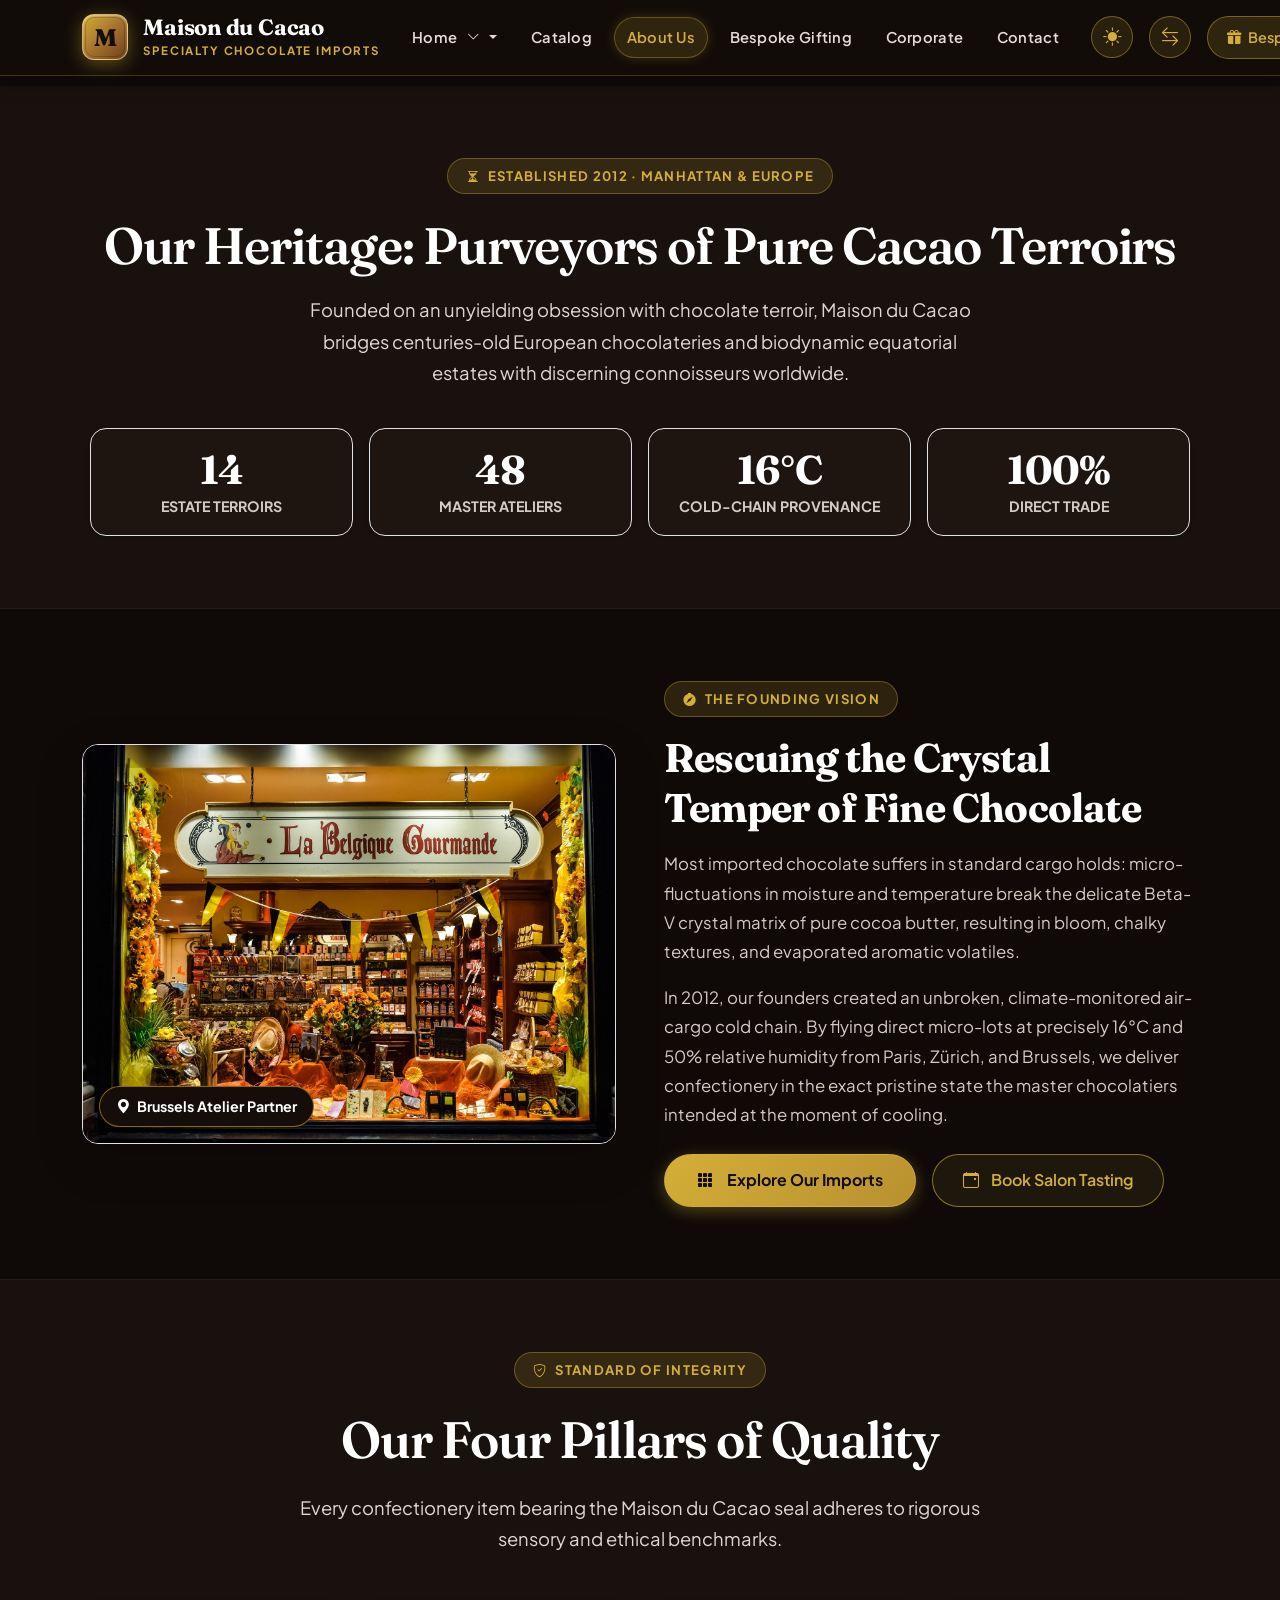
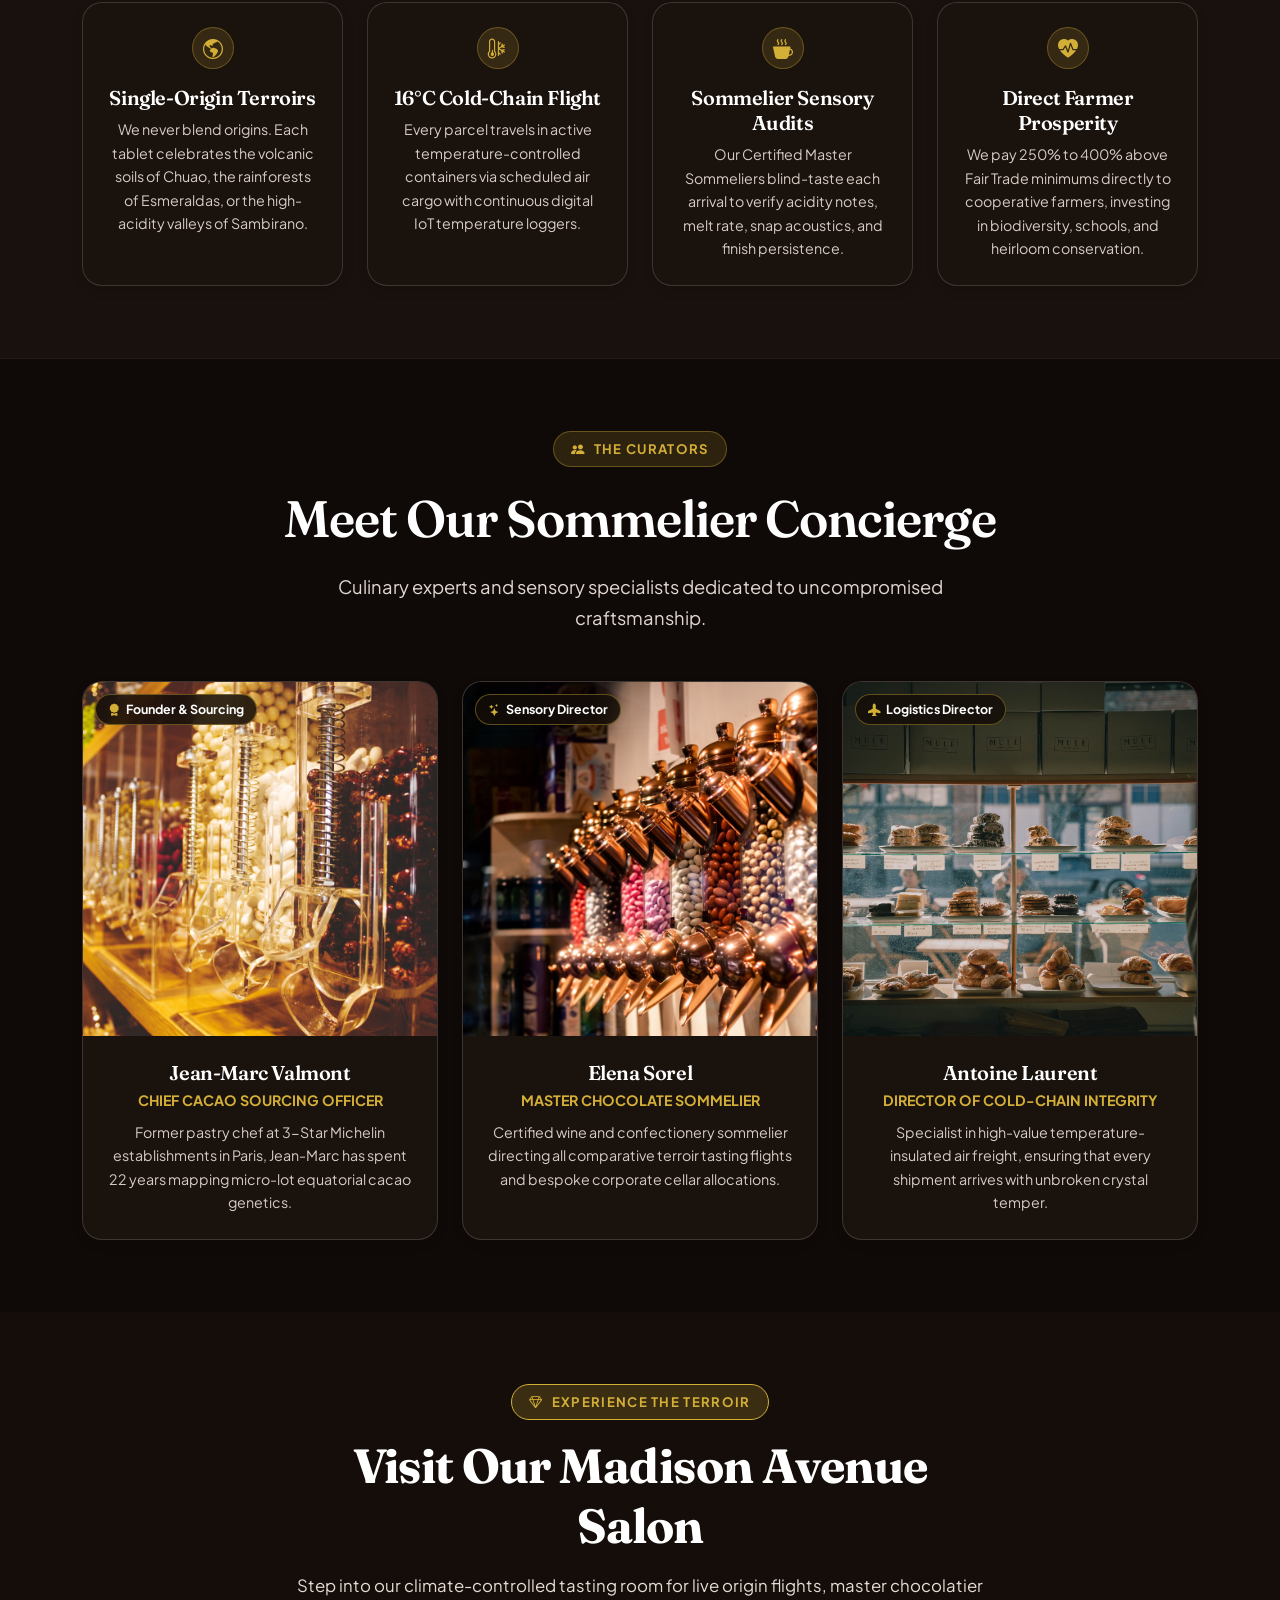
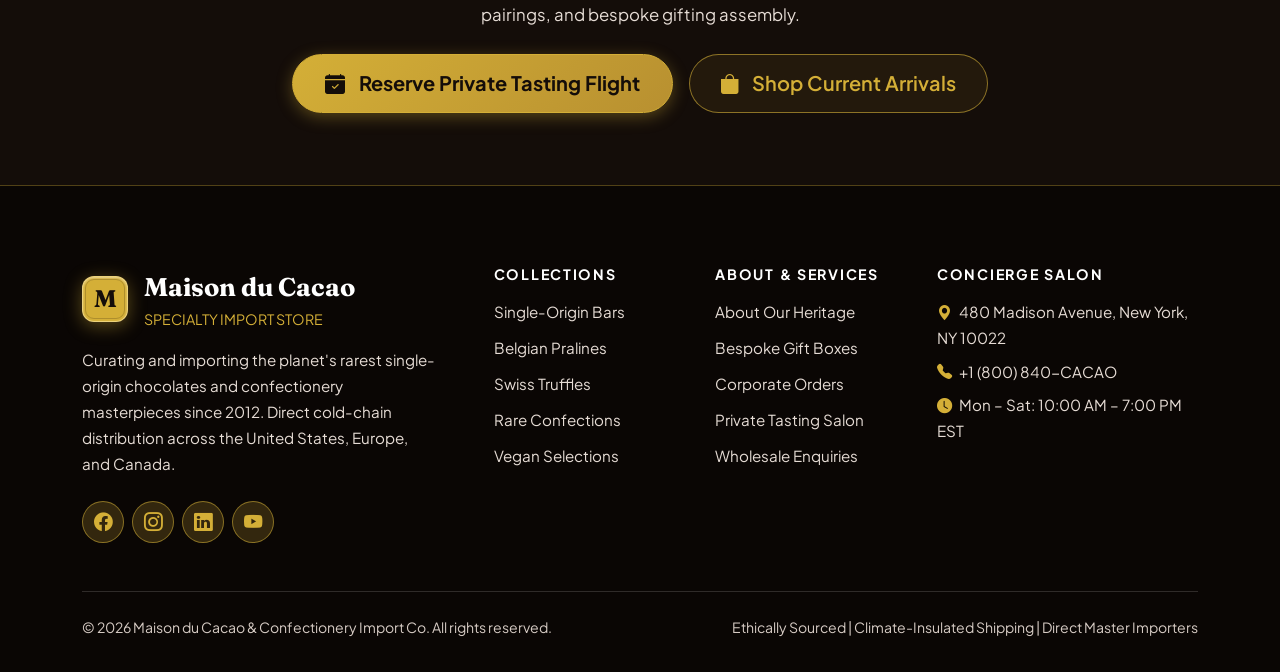
==== commit 9cc245d4: "Update Maison du Cacao: header navigation, hero viewport, card alignment, about page, and luxury sec" ====
--- a/about.html
+++ b/about.html
@@ -3,63 +3,82 @@
 <head>
   <meta charset="UTF-8">
   <meta name="viewport" content="width=device-width, initial-scale=1.0">
-  <title>About Us & Our Approach | Sage Educational Advocacy & IEP Consulting</title>
-  <meta name="description" content="Meet our certified special education advocates and IEP consultants. Learn about our child-centered, data-driven, and non-adversarial advocacy methodology.">
-  
-  <link rel="icon" href="data:image/svg+xml,<svg xmlns='http://www.w3.org/2000/svg' viewBox='0 0 100 100'><rect width='100' height='100' rx='20' fill='%233D3045'/><text x='50%' y='65%' font-size='50' font-family='serif' fill='%23C98F91' text-anchor='middle'>S</text></svg>">
-
+  <title>About Our Heritage & Terroirs | Maison du Cacao Specialty Imports</title>
+  <meta name="description" content="Discover the heritage of Maison du Cacao. We directly import the planet's rarest single-origin chocolates, Grand Cru tablets, and artisan European confections.">
+
+  <!-- Favicon -->
+  <link rel="icon" href="data:image/svg+xml,<svg xmlns='http://www.w3.org/2000/svg' viewBox='0 0 100 100'><rect width='100' height='100' rx='20' fill='%23140D09'/><text x='50%' y='66%' font-size='50' font-family='serif' fill='%23D4AF37' text-anchor='middle'>M</text></svg>">
+
+  <!-- Bootstrap 5.3 & Icons -->
   <link href="https://cdn.jsdelivr.net/npm/bootstrap@5.3.3/dist/css/bootstrap.min.css" rel="stylesheet">
   <link rel="stylesheet" href="https://cdn.jsdelivr.net/npm/bootstrap-icons@1.11.3/font/bootstrap-icons.min.css">
-  <link rel="stylesheet" href="https://cdn.jsdelivr.net/npm/aos@2.3.4/dist/aos.css">
+  
+  <!-- Custom Luxury Stylesheet -->
   <link rel="stylesheet" href="css/style.css">
 </head>
 <body>
 
-  <!-- Top Announcement Bar -->
-  <div class="top-announcement-bar text-center py-2">
-    <div class="container d-flex justify-content-between align-items-center flex-wrap gap-2">
-      <div class="d-flex align-items-center gap-2 small">
-        <span class="badge" style="background: var(--sage-dusty-rose); color: #fff;">Our Pledge</span>
-        <span>Independent, parent-centered special education advocacy with 15+ years of success.</span>
-      </div>
-      <div class="d-flex align-items-center gap-3 small">
-        <span><i class="bi bi-telephone-fill me-1 text-rose"></i> (800) 582-SAGE</span>
-        <span class="d-none d-md-inline">|</span>
-        <a href="login.html" class="d-none d-md-inline text-white text-decoration-underline"><i class="bi bi-shield-lock me-1"></i> Parent Portal</a>
-      </div>
-    </div>
-  </div>
-
-  <!-- Primary Straight-Line Navigation (Fixed in all views) -->
-  <nav class="navbar sage-navbar fixed-top">
+  <!-- Conventional Fixed Navigation -->
+  <nav class="navbar cacao-navbar fixed-top">
     <div class="container">
       <div class="navbar-straight-wrapper">
         
         <!-- LOGO (Left) -->
         <a class="brand-logo-wrap" href="index.html">
-          <div class="brand-symbol">S</div>
+          <div class="brand-symbol">M</div>
           <div class="brand-text-block">
-            <span class="brand-name">Sage Advocacy</span>
-            <span class="brand-tagline">IEP & Education Consulting</span>
+            <span class="brand-name">Maison du Cacao</span>
+            <span class="brand-tagline">Specialty Chocolate Imports</span>
           </div>
         </a>
 
-        <!-- Right Side: Theme Toggle + Direction Toggle + Parent Portal + Magnetic MENU ☰ -->
+        <!-- Center: Conventional Navigation Links (Desktop) -->
+        <ul class="cacao-nav-links d-none d-lg-flex">
+          <li class="cacao-nav-item dropdown">
+            <a class="cacao-nav-link dropdown-toggle" href="#" role="button" data-bs-toggle="dropdown" aria-expanded="false">
+              Home <i class="bi bi-chevron-down small ms-1"></i>
+            </a>
+            <ul class="dropdown-menu">
+              <li><a class="dropdown-item" href="index.html"><i class="bi bi-house-door-fill text-gold me-2"></i> Home 1 — Classic</a></li>
+              <li><a class="dropdown-item" href="home2.html"><i class="bi bi-stars text-gold me-2"></i> Home 2 — Grand Reserve</a></li>
+            </ul>
+          </li>
+          <li class="cacao-nav-item">
+            <a class="cacao-nav-link" href="products.html">Catalog</a>
+          </li>
+          <li class="cacao-nav-item">
+            <a class="cacao-nav-link active" href="about.html">About Us</a>
+          </li>
+          <li class="cacao-nav-item">
+            <a class="cacao-nav-link" href="gifting.html">Bespoke Gifting</a>
+          </li>
+          <li class="cacao-nav-item">
+            <a class="cacao-nav-link" href="corporate.html">Corporate</a>
+          </li>
+          <li class="cacao-nav-item">
+            <a class="cacao-nav-link" href="contact.html">Contact</a>
+          </li>
+        </ul>
+
+        <!-- Right Side: Theme Toggle + RTL Toggle + Bespoke Gifting CTA + Mobile Menu Button -->
         <div class="d-flex align-items-center gap-2 gap-sm-3">
-          <button type="button" class="theme-toggle-btn" title="Toggle Theme" aria-label="Toggle Theme">
-            <i class="bi bi-sun-fill text-warning"></i>
+          <button type="button" class="theme-toggle-btn" title="Toggle Dark/Light Mode" aria-label="Toggle Theme">
+            <i class="bi bi-sun-fill text-gold"></i>
           </button>
 
-          <button type="button" class="dir-toggle-btn" title="Toggle RTL / LTR Direction" aria-label="Toggle RTL / LTR">
+          <button type="button" class="dir-toggle-btn" title="Toggle RTL / LTR Direction" aria-label="Toggle Direction">
             <i class="bi bi-arrow-left-right"></i>
           </button>
 
-          <a href="login.html" class="portal-login-pill d-none d-md-inline-flex">
-            <i class="bi bi-shield-check"></i> Parent Portal
+          <a href="gifting.html" class="concierge-pill d-none d-xl-inline-flex">
+            <i class="bi bi-gift-fill"></i> Bespoke Gifting
           </a>
 
-          <button type="button" class="magnetic-menu-btn" title="Open Menu" aria-label="Open Fullscreen Menu">
-            <div class="menu-hamburger-icon"><span></span><span></span></div>
+          <button type="button" class="magnetic-menu-btn d-lg-none" title="Open Menu" aria-label="Open Fullscreen Menu">
+            <div class="menu-hamburger-icon">
+              <span></span>
+              <span></span>
+            </div>
           </button>
         </div>
 
@@ -71,378 +90,321 @@
   <div id="fullscreenNavOverlay" class="fullscreen-nav-overlay">
     <div class="nav-overlay-header">
       <a class="brand-logo-wrap" href="index.html">
-        <div class="brand-symbol" style="background: var(--sage-dusty-rose);">S</div>
+        <div class="brand-symbol">M</div>
         <div class="brand-text-block">
-          <span class="brand-name text-white">Sage Advocacy</span>
-          <span class="brand-tagline text-white-50">Every Child Deserves an Advocate</span>
+          <span class="brand-name text-white">Maison du Cacao</span>
+          <span class="brand-tagline text-gold">Specialty Chocolate Imports</span>
         </div>
       </a>
       <div class="d-flex align-items-center gap-2">
-        <button type="button" class="theme-toggle-btn" title="Toggle Theme" aria-label="Toggle Theme">
-          <i class="bi bi-sun-fill text-warning"></i>
-        </button>
-        <button type="button" class="dir-toggle-btn" title="Toggle RTL/LTR" aria-label="Toggle RTL/LTR">
-          <i class="bi bi-arrow-left-right"></i>
-        </button>
-        <button type="button" class="nav-close-btn" aria-label="Close Menu">
-          <i class="bi bi-x-lg"></i> CLOSE
-        </button>
+        <button type="button" class="theme-toggle-btn" title="Toggle Theme" aria-label="Toggle Theme"><i class="bi bi-sun-fill text-gold"></i></button>
+        <button type="button" class="dir-toggle-btn" title="Toggle RTL/LTR" aria-label="Toggle Direction"><i class="bi bi-arrow-left-right text-white"></i></button>
+        <button type="button" id="navCloseBtn" class="nav-close-btn" aria-label="Close Menu"><span>Close</span> <i class="bi bi-x-lg"></i></button>
       </div>
     </div>
 
     <div class="nav-overlay-body">
       <ul class="overlay-menu-list">
-        <li class="overlay-menu-item">
-          <a href="index.html" class="overlay-menu-link" data-preview="preview-home">
-            <span class="overlay-menu-num">01</span>
-            <span class="overlay-menu-text">HOME</span>
-          </a>
-        </li>
-        <li class="overlay-menu-item">
-          <a href="about.html" class="overlay-menu-link active" data-preview="preview-about">
-            <span class="overlay-menu-num">02</span>
-            <span class="overlay-menu-text">ABOUT</span>
-          </a>
-        </li>
-        <li class="overlay-menu-item">
-          <a href="services.html" class="overlay-menu-link" data-preview="preview-services">
-            <span class="overlay-menu-num">03</span>
-            <span class="overlay-menu-text">SERVICES</span>
-          </a>
-        </li>
-        <li class="overlay-menu-item">
-          <a href="resources.html" class="overlay-menu-link" data-preview="preview-projects">
-            <span class="overlay-menu-num">04</span>
-            <span class="overlay-menu-text">PROJECTS &amp; TOOLKIT</span>
-          </a>
-        </li>
-        <li class="overlay-menu-item">
-          <a href="contact.html" class="overlay-menu-link" data-preview="preview-contact">
-            <span class="overlay-menu-num">05</span>
-            <span class="overlay-menu-text">CONTACT</span>
-          </a>
-        </li>
+        <li class="overlay-menu-item"><a href="index.html" class="overlay-menu-link" data-preview-img="previewHome1"><span class="overlay-menu-num">01</span><span class="overlay-menu-text">HOME 1 — CLASSIC</span></a></li>
+        <li class="overlay-menu-item"><a href="home2.html" class="overlay-menu-link" data-preview-img="previewHome2"><span class="overlay-menu-num">02</span><span class="overlay-menu-text">HOME 2 — GRAND RESERVE</span></a></li>
+        <li class="overlay-menu-item"><a href="products.html" class="overlay-menu-link" data-preview-img="previewProducts"><span class="overlay-menu-num">03</span><span class="overlay-menu-text">PRODUCTS CATALOG</span></a></li>
+        <li class="overlay-menu-item"><a href="about.html" class="overlay-menu-link active" aria-current="page" data-preview-img="previewAbout"><span class="overlay-menu-num">04</span><span class="overlay-menu-text">ABOUT US</span></a></li>
+        <li class="overlay-menu-item"><a href="gifting.html" class="overlay-menu-link" data-preview-img="previewGifting"><span class="overlay-menu-num">05</span><span class="overlay-menu-text">BESPOKE GIFTING</span></a></li>
+        <li class="overlay-menu-item"><a href="corporate.html" class="overlay-menu-link" data-preview-img="previewCorporate"><span class="overlay-menu-num">06</span><span class="overlay-menu-text">CORPORATE ORDERS</span></a></li>
+        <li class="overlay-menu-item"><a href="contact.html" class="overlay-menu-link" data-preview-img="previewContact"><span class="overlay-menu-num">07</span><span class="overlay-menu-text">CONTACT & SALON</span></a></li>
       </ul>
 
-      <div class="overlay-preview-viewport">
-        <img src="image/care-assure-Zx4ddAfk0Ck-unsplash.jpg" alt="Home preview" class="overlay-preview-img" data-preview-id="preview-home">
-        <img src="image/annie-spratt-byZkjVj5OIE-unsplash.jpg" alt="About preview" class="overlay-preview-img active" data-preview-id="preview-about">
-        <img src="image/marwen-larafa-5w7d1ThYYE0-unsplash.jpg" alt="Services preview" class="overlay-preview-img" data-preview-id="preview-services">
-        <img src="image/santi-vedri-O5EMzfdxedg-unsplash.jpg" alt="Projects preview" class="overlay-preview-img" data-preview-id="preview-projects">
-        <img src="image/anna-kolosyuk-4R6pg0Iq5IU-unsplash.jpg" alt="Contact preview" class="overlay-preview-img" data-preview-id="preview-contact">
+      <div class="overlay-preview-viewport d-none d-lg-block">
+        <img id="previewHome1" src="image/dimitrisvetsikas1969-chocolaterie-3590621_1920.jpg" class="overlay-preview-img" alt="Home Classic">
+        <img id="previewHome2" src="image/pexels-valeriya-10323376.jpg" class="overlay-preview-img" alt="Home Grand Reserve">
+        <img id="previewProducts" src="image/pexels-alleksana-4113345.jpg" class="overlay-preview-img" alt="Products Catalog">
+        <img id="previewAbout" src="image/dimitrisvetsikas1969-chocolaterie-3590622_1920.jpg" class="overlay-preview-img active" alt="About Our Heritage">
+        <img id="previewGifting" src="image/abouyassin-christmas-5816557_1920.jpg" class="overlay-preview-img" alt="Luxury Gifting Suites">
+        <img id="previewCorporate" src="image/pexels-gorkemography-1013671176-36921982.jpg" class="overlay-preview-img" alt="Corporate Volume Orders">
+        <img id="previewContact" src="image/dimitrisvetsikas1969-chocolaterie-3590622_1920.jpg" class="overlay-preview-img" alt="Boutique & Tasting Salon">
       </div>
     </div>
 
     <div class="nav-overlay-footer">
-      <div>
-        <i class="bi bi-telephone-fill text-rose me-2"></i> (800) 582-SAGE &nbsp;|&nbsp; <span class="text-white-50">advocacy@sageeac.com</span>
-      </div>
       <div class="d-flex align-items-center gap-3">
-        <a href="login.html" class="text-white text-decoration-underline"><i class="bi bi-shield-lock me-1"></i> Parent Portal Login</a>
-        <a href="contact.html" class="btn btn-sage-secondary btn-sm"><i class="bi bi-calendar2-check me-1"></i> Book Discovery Call</a>
-      </div>
+        <span><i class="bi bi-airplane-engines-fill text-gold me-1"></i> Direct Air Cold-Chain</span>
+        <span>|</span>
+        <span><i class="bi bi-shield-check text-gold me-1"></i> Single-Estate Certified</span>
+      </div>
+      <div class="small"><span>Concierge: concierge@maisonducacao.com</span></div>
     </div>
   </div>
 
-  <!-- About Hero -->
-  <header class="py-5 bg-ivory-light border-bottom">
+  <!-- Hero Section -->
+  <header class="py-5 text-center bg-cream-light border-bottom border-secondary border-opacity-10">
     <div class="container py-4">
-      <div class="row align-items-center g-5">
-        <div class="col-lg-7" data-aos="fade-up">
-          <span class="section-tag tag-rose"><i class="bi bi-compass"></i> Our Mission & Heritage</span>
-          <h1 class="section-heading-lg">
-            Empowering Parents. Demystifying the Law. <span class="highlight-serif">Championing Every Child.</span>
-          </h1>
-          <p class="section-subhead">
-            Sage Educational Advocacy was founded on a simple truth: parents shouldn't have to become legal scholars or fight an exhausting bureaucratic system just to get their child the education they deserve.
+      <span class="section-tag"><i class="bi bi-hourglass-split"></i> Established 2012 &middot; Manhattan & Europe</span>
+      <h1 class="serif-heading section-heading-lg mb-3">Our Heritage: Purveyors of Pure Cacao Terroirs</h1>
+      <p class="section-subhead mb-4">
+        Founded on an unyielding obsession with chocolate terroir, Maison du Cacao bridges centuries-old European chocolateries and biodynamic equatorial estates with discerning connoisseurs worldwide.
+      </p>
+
+      <!-- Key Numbers Badge Bar -->
+      <div class="row g-3 justify-content-center max-w-900 mx-auto pt-3">
+        <div class="col-6 col-md-3">
+          <div class="p-3 rounded-4 bg-white border text-center shadow-sm">
+            <div class="display-6 fw-bold text-gold serif-heading mb-0">14</div>
+            <div class="small text-muted fw-bold text-uppercase tracking-widest">Estate Terroirs</div>
+          </div>
+        </div>
+        <div class="col-6 col-md-3">
+          <div class="p-3 rounded-4 bg-white border text-center shadow-sm">
+            <div class="display-6 fw-bold text-gold serif-heading mb-0">48</div>
+            <div class="small text-muted fw-bold text-uppercase tracking-widest">Master Ateliers</div>
+          </div>
+        </div>
+        <div class="col-6 col-md-3">
+          <div class="p-3 rounded-4 bg-white border text-center shadow-sm">
+            <div class="display-6 fw-bold text-gold serif-heading mb-0">16&deg;C</div>
+            <div class="small text-muted fw-bold text-uppercase tracking-widest">Cold-Chain Provenance</div>
+          </div>
+        </div>
+        <div class="col-6 col-md-3">
+          <div class="p-3 rounded-4 bg-white border text-center shadow-sm">
+            <div class="display-6 fw-bold text-gold serif-heading mb-0">100%</div>
+            <div class="small text-muted fw-bold text-uppercase tracking-widest">Direct Trade</div>
+          </div>
+        </div>
+      </div>
+    </div>
+  </header>
+
+  <!-- Narrative / Philosophy Section -->
+  <section class="py-5">
+    <div class="container py-4">
+      <div class="row g-5 align-items-center">
+        <div class="col-lg-6">
+          <div class="rounded-4 overflow-hidden border shadow-lg position-relative" style="aspect-ratio: 4 / 3;">
+            <img src="image/dimitrisvetsikas1969-chocolaterie-3590621_1920.jpg" alt="Artisan Chocolate Workshop" style="width: 100%; height: 100%; object-fit: cover;">
+            <div class="position-absolute bottom-0 start-0 m-3 p-2 px-3 rounded-pill bg-noir text-gold small fw-bold border border-warning border-opacity-50">
+              <i class="bi bi-geo-alt-fill me-1"></i> Brussels Atelier Partner
+            </div>
+          </div>
+        </div>
+        <div class="col-lg-6">
+          <span class="section-tag mb-3"><i class="bi bi-compass-fill"></i> The Founding Vision</span>
+          <h2 class="serif-heading display-6 fw-bold mb-3">Rescuing the Crystal Temper of Fine Chocolate</h2>
+          <p class="text-muted mb-3" style="font-size: 1.05rem; line-height: 1.75;">
+            Most imported chocolate suffers in standard cargo holds: micro-fluctuations in moisture and temperature break the delicate Beta-V crystal matrix of pure cocoa butter, resulting in bloom, chalky textures, and evaporated aromatic volatiles.
           </p>
-        </div>
-        <div class="col-lg-5" data-aos="fade-left">
-          <div class="p-4 rounded-4 bg-white border shadow-sm">
-            <h5 class="serif-heading mb-3 text-plum"><i class="bi bi-shield-check text-rose me-2"></i> Our Core Philosophy</h5>
-            <ul class="list-unstyled mb-0 d-flex flex-column gap-3 small">
-              <li class="d-flex align-items-start gap-2">
-                <i class="bi bi-check-circle-fill text-success mt-1"></i>
-                <div><strong>Child-First, Always:</strong> Every negotiation, accommodation request, and goal edit revolves solely around the student's holistic well-being and growth.</div>
-              </li>
-              <li class="d-flex align-items-start gap-2">
-                <i class="bi bi-check-circle-fill text-success mt-1"></i>
-                <div><strong>Data Over Subjectivity:</strong> We turn ambiguous progress claims into measurable, quantifiable milestones using objective psycho-educational data.</div>
-              </li>
-              <li class="d-flex align-items-start gap-2">
-                <i class="bi bi-check-circle-fill text-success mt-1"></i>
-                <div><strong>Collaborative Yet Firm:</strong> We maintain professional, respectful relationships with school personnel while fearlessly holding the district accountable to the letter of the law.</div>
-              </li>
-            </ul>
-          </div>
-        </div>
-      </div>
-    </div>
-  </header>
-
-  <!-- Founder & Lead Advocate Section -->
-  <section class="py-5 my-3">
+          <p class="text-muted mb-4" style="font-size: 1.05rem; line-height: 1.75;">
+            In 2012, our founders created an unbroken, climate-monitored air-cargo cold chain. By flying direct micro-lots at precisely 16&deg;C and 50% relative humidity from Paris, Zürich, and Brussels, we deliver confectionery in the exact pristine state the master chocolatiers intended at the moment of cooling.
+          </p>
+          <div class="d-flex align-items-center gap-3">
+            <a href="products.html" class="btn btn-cacao-primary"><i class="bi bi-grid-3x3-gap-fill me-1"></i> Explore Our Imports</a>
+            <a href="contact.html" class="btn btn-cacao-outline"><i class="bi bi-calendar-event me-1"></i> Book Salon Tasting</a>
+          </div>
+        </div>
+      </div>
+    </div>
+  </section>
+
+  <!-- The 4 Pillars of Confectionery Excellence -->
+  <section class="py-5 bg-cream-light border-top border-bottom border-secondary border-opacity-10">
+    <div class="container py-4">
+      <div class="text-center max-w-700 mx-auto mb-5">
+        <span class="section-tag"><i class="bi bi-shield-check"></i> Standard of Integrity</span>
+        <h2 class="serif-heading section-heading-lg">Our Four Pillars of Quality</h2>
+        <p class="section-subhead">
+          Every confectionery item bearing the Maison du Cacao seal adheres to rigorous sensory and ethical benchmarks.
+        </p>
+      </div>
+
+      <div class="row g-4">
+        <div class="col-md-6 col-lg-3">
+          <div class="chocolate-card h-100 p-4 text-center d-flex flex-column">
+            <div class="origin-badge-icon mx-auto mb-3"><i class="bi bi-globe-americas"></i></div>
+            <h4 class="serif-heading fs-5 mb-2">Single-Origin Terroirs</h4>
+            <p class="small text-muted mb-0 flex-grow-1">
+              We never blend origins. Each tablet celebrates the volcanic soils of Chuao, the rainforests of Esmeraldas, or the high-acidity valleys of Sambirano.
+            </p>
+          </div>
+        </div>
+
+        <div class="col-md-6 col-lg-3">
+          <div class="chocolate-card h-100 p-4 text-center d-flex flex-column">
+            <div class="origin-badge-icon mx-auto mb-3"><i class="bi bi-thermometer-snow"></i></div>
+            <h4 class="serif-heading fs-5 mb-2">16&deg;C Cold-Chain Flight</h4>
+            <p class="small text-muted mb-0 flex-grow-1">
+              Every parcel travels in active temperature-controlled containers via scheduled air cargo with continuous digital IoT temperature loggers.
+            </p>
+          </div>
+        </div>
+
+        <div class="col-md-6 col-lg-3">
+          <div class="chocolate-card h-100 p-4 text-center d-flex flex-column">
+            <div class="origin-badge-icon mx-auto mb-3"><i class="bi bi-cup-hot-fill"></i></div>
+            <h4 class="serif-heading fs-5 mb-2">Sommelier Sensory Audits</h4>
+            <p class="small text-muted mb-0 flex-grow-1">
+              Our Certified Master Sommeliers blind-taste each arrival to verify acidity notes, melt rate, snap acoustics, and finish persistence.
+            </p>
+          </div>
+        </div>
+
+        <div class="col-md-6 col-lg-3">
+          <div class="chocolate-card h-100 p-4 text-center d-flex flex-column">
+            <div class="origin-badge-icon mx-auto mb-3"><i class="bi bi-heart-pulse-fill"></i></div>
+            <h4 class="serif-heading fs-5 mb-2">Direct Farmer Prosperity</h4>
+            <p class="small text-muted mb-0 flex-grow-1">
+              We pay 250% to 400% above Fair Trade minimums directly to cooperative farmers, investing in biodiversity, schools, and heirloom conservation.
+            </p>
+          </div>
+        </div>
+      </div>
+    </div>
+  </section>
+
+  <!-- Master Curators & Sommelier Team -->
+  <section class="py-5">
+    <div class="container py-4">
+      <div class="text-center max-w-700 mx-auto mb-5">
+        <span class="section-tag"><i class="bi bi-people-fill"></i> The Curators</span>
+        <h2 class="serif-heading section-heading-lg">Meet Our Sommelier Concierge</h2>
+        <p class="section-subhead">
+          Culinary experts and sensory specialists dedicated to uncompromised craftsmanship.
+        </p>
+      </div>
+
+      <div class="row g-4 justify-content-center">
+        <!-- Curator 1 -->
+        <div class="col-12 col-md-4">
+          <div class="chocolate-card h-100 text-center d-flex flex-column">
+            <div class="card-img-wrapper" style="aspect-ratio: 1 / 1;">
+              <img src="image/pexels-revac-film-s-photography-10400-364727.jpg" alt="Jean-Marc Valmont Master Chocolatier">
+              <span class="origin-tag-pill"><i class="bi bi-award-fill text-gold"></i> Founder & Sourcing</span>
+            </div>
+            <div class="p-4 d-flex flex-column flex-grow-1">
+              <h4 class="serif-heading fs-5 mb-1">Jean-Marc Valmont</h4>
+              <span class="small text-gold fw-bold text-uppercase tracking-widest mb-2">Chief Cacao Sourcing Officer</span>
+              <p class="small text-muted mb-0">
+                Former pastry chef at 3-Star Michelin establishments in Paris, Jean-Marc has spent 22 years mapping micro-lot equatorial cacao genetics.
+              </p>
+            </div>
+          </div>
+        </div>
+
+        <!-- Curator 2 -->
+        <div class="col-12 col-md-4">
+          <div class="chocolate-card h-100 text-center d-flex flex-column">
+            <div class="card-img-wrapper" style="aspect-ratio: 1 / 1;">
+              <img src="image/pexels-kopcali-15576001.jpg" alt="Elena Sorel Master Sommelier">
+              <span class="origin-tag-pill"><i class="bi bi-stars text-gold"></i> Sensory Director</span>
+            </div>
+            <div class="p-4 d-flex flex-column flex-grow-1">
+              <h4 class="serif-heading fs-5 mb-1">Elena Sorel</h4>
+              <span class="small text-gold fw-bold text-uppercase tracking-widest mb-2">Master Chocolate Sommelier</span>
+              <p class="small text-muted mb-0">
+                Certified wine and confectionery sommelier directing all comparative terroir tasting flights and bespoke corporate cellar allocations.
+              </p>
+            </div>
+          </div>
+        </div>
+
+        <!-- Curator 3 -->
+        <div class="col-12 col-md-4">
+          <div class="chocolate-card h-100 text-center d-flex flex-column">
+            <div class="card-img-wrapper" style="aspect-ratio: 1 / 1;">
+              <img src="image/pexels-james-collington-2147687246-30667453.jpg" alt="Antoine Laurent Cold-Chain Director">
+              <span class="origin-tag-pill"><i class="bi bi-airplane-fill text-gold"></i> Logistics Director</span>
+            </div>
+            <div class="p-4 d-flex flex-column flex-grow-1">
+              <h4 class="serif-heading fs-5 mb-1">Antoine Laurent</h4>
+              <span class="small text-gold fw-bold text-uppercase tracking-widest mb-2">Director of Cold-Chain Integrity</span>
+              <p class="small text-muted mb-0">
+                Specialist in high-value temperature-insulated air freight, ensuring that every shipment arrives with unbroken crystal temper.
+              </p>
+            </div>
+          </div>
+        </div>
+      </div>
+    </div>
+  </section>
+
+  <!-- Interactive Salon Invitation CTA -->
+  <section class="py-5 bg-noir" style="background-color: #140D09 !important; color: #FFFFFF !important;">
+    <div class="container py-4 text-center">
+      <div class="max-w-700 mx-auto" style="max-width: 700px; margin: 0 auto;">
+        <span class="section-tag mb-3" style="background: rgba(212, 175, 55, 0.2); border-color: var(--cacao-gold);"><i class="bi bi-gem"></i> Experience The Terroir</span>
+        <h2 class="serif-heading display-5 fw-bold text-white mb-3">Visit Our Madison Avenue Salon</h2>
+        <p class="mb-4" style="color: #E6DCD5 !important; font-size: 1.05rem; line-height: 1.7;">
+          Step into our climate-controlled tasting room for live origin flights, master chocolatier pairings, and bespoke gifting assembly.
+        </p>
+        <div class="d-flex justify-content-center gap-3 flex-wrap">
+          <a href="contact.html" class="btn btn-cacao-primary btn-lg"><i class="bi bi-calendar-check-fill me-1"></i> Reserve Private Tasting Flight</a>
+          <a href="products.html" class="btn btn-cacao-outline btn-lg"><i class="bi bi-bag-fill me-1"></i> Shop Current Arrivals</a>
+        </div>
+      </div>
+    </div>
+  </section>
+
+  <!-- Luxury Footer -->
+  <footer class="cacao-footer">
     <div class="container">
-      <div class="row align-items-center g-5">
-        <div class="col-lg-5" data-aos="fade-right">
-          <div class="position-relative">
-            <div class="founder-img-viewport">
-              <img src="image/annie-spratt-byZkjVj5OIE-unsplash.jpg" alt="Lisa Anderson - Lead Special Education Advocate">
-            </div>
-            <div class="position-absolute bottom-0 start-0 m-3 p-3 rounded-3 shadow-sm border hero-floating-stat" style="max-width: 280px;">
-              <div class="fw-bold text-plum">Lisa Anderson, M.Ed., BCBA</div>
-              <div class="small text-muted-custom">Founder & Principal Advocate</div>
-              <div class="small text-rose mt-1"><i class="bi bi-award-fill"></i> 15+ Yrs Special Ed Practice</div>
-            </div>
-          </div>
-        </div>
-
-        <div class="col-lg-7" data-aos="fade-left">
-          <span class="section-tag tag-plum"><i class="bi bi-person-lines-fill"></i> Founder's Story</span>
-          <h2 class="section-heading-lg">“I’ve Sat on Both Sides of the IEP Table.”</h2>
-          <p>
-            Before founding Sage Educational Advocacy, Lisa spent over a decade as a public school special education specialist and district behavioral consultant. She witnessed firsthand how loving, devoted parents were routinely silenced by clinical jargon, rushed meetings, and district budget constraints.
+      <div class="row g-4 justify-content-between mb-5">
+        
+        <div class="col-lg-4 text-start">
+          <div class="d-flex align-items-center gap-3 mb-3">
+            <div class="brand-symbol">M</div>
+            <div>
+              <div class="footer-brand-title mb-0">Maison du Cacao</div>
+              <div class="small text-gold text-uppercase tracking-widest">Specialty Import Store</div>
+            </div>
+          </div>
+          <p class="small text-muted mb-4">
+            Curating and importing the planet's rarest single-origin chocolates and confectionery masterpieces since 2012. Direct cold-chain distribution across the United States, Europe, and Canada.
           </p>
-          <p>
-            <em>"Parents would walk into IEP meetings carrying binders full of hope, only to walk out feeling defeated and misunderstood. I founded Sage to provide families with the authoritative expertise, legal backing, and strategic poise needed to ensure their voice is heard."</em>
-          </p>
-
-          <div class="row g-3 mt-2">
-            <div class="col-sm-6">
-              <div class="p-3 rounded-3 bg-ivory border">
-                <div class="fw-bold text-plum mb-1"><i class="bi bi-mortarboard-fill text-rose me-1"></i> Master of Education (M.Ed.)</div>
-                <div class="small text-muted">Special Education Law & Instructional Design</div>
-              </div>
-            </div>
-            <div class="col-sm-6">
-              <div class="p-3 rounded-3 bg-ivory border">
-                <div class="fw-bold text-plum mb-1"><i class="bi bi-award-fill text-rose me-1"></i> Board Certified BCBA</div>
-                <div class="small text-muted">Functional Behavior Assessments & BIP Audits</div>
-              </div>
-            </div>
-          </div>
-        </div>
-      </div>
-    </div>
-  </section>
-
-  <!-- Our Interdisciplinary Team -->
-  <section class="py-5 bg-ivory-light">
-    <div class="container">
-      <div class="text-center max-w-700 mx-auto mb-5" data-aos="fade-up">
-        <span class="section-tag tag-rose"><i class="bi bi-people-fill"></i> Specialized Expertise</span>
-        <h2 class="section-heading-lg">Our Multidisciplinary Team</h2>
-        <p class="section-subhead mx-auto">
-          We bring together former educators, educational diagnosticians, assistive technology specialists, and parent advocates.
-        </p>
-      </div>
-
-      <div class="row g-4">
-        <div class="col-md-4" data-aos="fade-up" data-aos-delay="100">
-          <div class="team-member-card">
-            <div class="team-img-viewport">
-              <img src="image/marwen-larafa-5w7d1ThYYE0-unsplash.jpg" alt="Dr. Marcus Vance">
-            </div>
-            <div class="card-body p-4 d-flex flex-column">
-              <h5 class="serif-heading mb-1 text-plum">Dr. Marcus Vance, Ph.D.</h5>
-              <div class="text-rose small fw-bold mb-3">Neuropsychology & Evaluation Review Consultant</div>
-              <p class="small text-muted mb-0">
-                Specializes in dissecting school psycho-educational evaluations, WISC-V cognitive metrics, and identifying unaddressed SLD / executive functioning deficits.
-              </p>
-            </div>
-          </div>
-        </div>
-
-        <div class="col-md-4" data-aos="fade-up" data-aos-delay="200">
-          <div class="team-member-card">
-            <div class="team-img-viewport">
-              <img src="image/anna-kolosyuk-4R6pg0Iq5IU-unsplash.jpg" alt="Sarah Collins">
-            </div>
-            <div class="card-body p-4 d-flex flex-column">
-              <h5 class="serif-heading mb-1 text-plum">Sarah Collins, M.S., CCC-SLP</h5>
-              <div class="text-rose small fw-bold mb-3">Speech, Language & Assistive Tech Lead</div>
-              <p class="small text-muted mb-0">
-                12+ years advocating for high-tech AAC device integration, pragmatic language development, and adequate direct therapy minutes.
-              </p>
-            </div>
-          </div>
-        </div>
-
-        <div class="col-md-4" data-aos="fade-up" data-aos-delay="300">
-          <div class="team-member-card">
-            <div class="team-img-viewport">
-              <img src="image/santi-vedri-O5EMzfdxedg-unsplash.jpg" alt="David Wright">
-            </div>
-            <div class="card-body p-4 d-flex flex-column">
-              <h5 class="serif-heading mb-1 text-plum">David Wright, M.Ed.</h5>
-              <div class="text-rose small fw-bold mb-3">504 Plans & High School Transition Specialist</div>
-              <p class="small text-muted mb-0">
-                Expert in Section 504 accommodations, mental health accommodations, post-secondary transition roadmaps, and college disability accommodations.
-              </p>
-            </div>
-          </div>
-        </div>
-      </div>
-    </div>
-  </section>
-
-  <!-- 5 Fundamental Parent Rights Under IDEA Infographic -->
-  <section class="py-5">
-    <div class="container">
-      <div class="text-center max-w-700 mx-auto mb-5" data-aos="fade-up">
-        <span class="section-tag tag-plum"><i class="bi bi-journal-text"></i> Legal Pillars</span>
-        <h2 class="section-heading-lg">5 Non-Negotiable Parent Rights Under IDEA</h2>
-        <p class="section-subhead mx-auto">
-          Federal law grants parents extensive authority in special education decisions. Here are five statutory pillars we vigorously defend.
-        </p>
-      </div>
-
-      <div class="row g-4">
-        <div class="col-lg-4 col-md-6" data-aos="fade-up" data-aos-delay="100">
-          <div class="p-4 rounded-4 bg-white border h-100 shadow-sm">
-            <div class="d-flex align-items-center gap-3 mb-3">
-              <div class="stat-icon-box" style="background: var(--sage-rose-subtle); color: var(--sage-rose-dark);">01</div>
-              <h5 class="mb-0 text-plum">FAPE (Free & Appropriate Public Education)</h5>
-            </div>
-            <p class="small text-muted mb-0">
-              The school must provide individualized instruction tailored to confer meaningful educational benefit — not merely "the bare minimum" (Supreme Court ruling in <em>Endrew F. v. Douglas County</em>).
-            </p>
-          </div>
-        </div>
-
-        <div class="col-lg-4 col-md-6" data-aos="fade-up" data-aos-delay="200">
-          <div class="p-4 rounded-4 bg-white border h-100 shadow-sm">
-            <div class="d-flex align-items-center gap-3 mb-3">
-              <div class="stat-icon-box" style="background: var(--sage-green-light); color: var(--sage-green-deep);">02</div>
-              <h5 class="mb-0 text-plum">LRE (Least Restrictive Environment)</h5>
-            </div>
-            <p class="small text-muted mb-0">
-              Children must be educated alongside non-disabled peers to the maximum extent appropriate, with supplementary aids and services before any self-contained placement is considered.
-            </p>
-          </div>
-        </div>
-
-        <div class="col-lg-4 col-md-6" data-aos="fade-up" data-aos-delay="300">
-          <div class="p-4 rounded-4 bg-white border h-100 shadow-sm">
-            <div class="d-flex align-items-center gap-3 mb-3">
-              <div class="stat-icon-box" style="background: rgba(61, 48, 69, 0.1); color: var(--sage-plum);">03</div>
-              <h5 class="mb-0 text-plum">PWN (Prior Written Notice)</h5>
-            </div>
-            <p class="small text-muted mb-0">
-              If the school proposes or refuses to initiate an evaluation, accommodation, or service change, they MUST provide written explanation citing specific evaluation data.
-            </p>
-          </div>
-        </div>
-
-        <div class="col-lg-6 col-md-6" data-aos="fade-up" data-aos-delay="400">
-          <div class="p-4 rounded-4 bg-white border h-100 shadow-sm">
-            <div class="d-flex align-items-center gap-3 mb-3">
-              <div class="stat-icon-box" style="background: var(--sage-rose-subtle); color: var(--sage-rose-dark);">04</div>
-              <h5 class="mb-0 text-plum">Independent Educational Evaluations (IEE)</h5>
-            </div>
-            <p class="small text-muted mb-0">
-              If you disagree with a district evaluation, you have the right to request an outside independent evaluation at public expense under 34 CFR § 300.502.
-            </p>
-          </div>
-        </div>
-
-        <div class="col-lg-6 col-md-12" data-aos="fade-up" data-aos-delay="500">
-          <div class="p-4 rounded-4 bg-white border h-100 shadow-sm">
-            <div class="d-flex align-items-center gap-3 mb-3">
-              <div class="stat-icon-box" style="background: var(--sage-green-light); color: var(--sage-green-deep);">05</div>
-              <h5 class="mb-0 text-plum">Equal Partnership in IEP Meetings</h5>
-            </div>
-            <p class="small text-muted mb-0">
-              Parents are legally equal team members. The school cannot present "predetermined" IEPs or finalize placements without genuine parent participation and input.
-            </p>
-          </div>
-        </div>
-      </div>
-    </div>
-  </section>
-
-  <!-- CTA Banner -->
-  <section class="py-5">
-    <div class="container">
-      <div class="cta-banner-plum text-center" data-aos="zoom-in">
-        <div class="max-w-700 mx-auto text-center">
-          <h2>Let’s Discuss Your Child’s IEP Strategy</h2>
-          <p>
-            Whether your annual review is next week or you are facing school pushback, we are here to support and advocate for your family.
-          </p>
-          <div class="d-flex justify-content-center">
-            <a href="contact.html" class="btn btn-sage-secondary btn-lg">
-              <i class="bi bi-calendar-event"></i> Schedule Strategy Session
-            </a>
-          </div>
-        </div>
-      </div>
-    </div>
-  </section>
-
-  <!-- Footer -->
-  <footer class="sage-footer">
-    <div class="container">
-      <div class="row g-5">
-        <div class="col-lg-4">
-          <div class="d-flex align-items-center gap-2 mb-3">
-            <div class="brand-symbol" style="width: 38px; height: 38px; font-size: 1.2rem;">S</div>
-            <span class="brand-name text-white fs-4">Sage Advocacy</span>
-          </div>
-          <p class="small text-white-50 mb-3">
-            Sage Educational Advocacy & IEP Consulting is an independent parent-centered practice. We empower families to navigate special education law, obtain appropriate services, and protect their child's future.
-          </p>
-          <div class="footer-social-wrap">
-            <a href="https://linkedin.com" target="_blank" rel="noopener noreferrer" class="footer-social-btn" aria-label="LinkedIn"><i class="bi bi-linkedin"></i></a>
-            <a href="https://facebook.com" target="_blank" rel="noopener noreferrer" class="footer-social-btn" aria-label="Facebook"><i class="bi bi-facebook"></i></a>
-            <a href="https://instagram.com" target="_blank" rel="noopener noreferrer" class="footer-social-btn" aria-label="Instagram"><i class="bi bi-instagram"></i></a>
-            <a href="https://x.com" target="_blank" rel="noopener noreferrer" class="footer-social-btn" aria-label="X Twitter"><i class="bi bi-twitter-x"></i></a>
-            <a href="https://youtube.com" target="_blank" rel="noopener noreferrer" class="footer-social-btn" aria-label="YouTube"><i class="bi bi-youtube"></i></a>
-          </div>
-        </div>
-
-        <div class="col-6 col-lg-2">
-          <h5>Quick Links</h5>
-          <ul class="footer-link-list small">
-            <li><a href="index.html">Home</a></li>
-            <li><a href="about.html">About & Approach</a></li>
-            <li><a href="services.html">Advocacy Services</a></li>
-            <li><a href="resources.html">Parent Toolkit</a></li>
-            <li><a href="contact.html">Free Consultation</a></li>
-            <li><a href="login.html">Parent Portal Login</a></li>
+          <div class="footer-social-links d-flex gap-2">
+            <a href="https://facebook.com" target="_blank" rel="noopener noreferrer" title="Facebook"><i class="bi bi-facebook"></i></a>
+            <a href="https://instagram.com" target="_blank" rel="noopener noreferrer" title="Instagram"><i class="bi bi-instagram"></i></a>
+            <a href="https://linkedin.com" target="_blank" rel="noopener noreferrer" title="LinkedIn"><i class="bi bi-linkedin"></i></a>
+            <a href="https://youtube.com" target="_blank" rel="noopener noreferrer" title="YouTube"><i class="bi bi-youtube"></i></a>
+          </div>
+        </div>
+
+        <div class="col-6 col-md-3 col-lg-2 text-start">
+          <h5 class="text-white text-uppercase small fw-bold mb-3 tracking-widest">Collections</h5>
+          <ul class="footer-links-list small">
+            <li><a href="products.html">Single-Origin Bars</a></li>
+            <li><a href="products.html">Belgian Pralines</a></li>
+            <li><a href="products.html">Swiss Truffles</a></li>
+            <li><a href="products.html">Rare Confections</a></li>
+            <li><a href="products.html">Vegan Selections</a></li>
           </ul>
         </div>
 
-        <div class="col-6 col-lg-3">
-          <h5>Advocacy Focus</h5>
-          <ul class="footer-link-list small">
-            <li><a href="services.html">IEP Document Audits</a></li>
-            <li><a href="services.html">ARD / IEP Meeting Accompaniment</a></li>
-            <li><a href="services.html">Independent Evals (IEE)</a></li>
-            <li><a href="services.html">SMART Goal Development</a></li>
-            <li><a href="services.html">504 Accommodation Plans</a></li>
-            <li><a href="services.html">Due Process & Mediation</a></li>
+        <div class="col-6 col-md-3 col-lg-2 text-start">
+          <h5 class="text-white text-uppercase small fw-bold mb-3 tracking-widest">About & Services</h5>
+          <ul class="footer-links-list small">
+            <li><a href="about.html">About Our Heritage</a></li>
+            <li><a href="gifting.html">Bespoke Gift Boxes</a></li>
+            <li><a href="corporate.html">Corporate Orders</a></li>
+            <li><a href="contact.html">Private Tasting Salon</a></li>
+            <li><a href="contact.html">Wholesale Enquiries</a></li>
           </ul>
         </div>
 
-        <div class="col-lg-3">
-          <h5>Contact Our Practice</h5>
-          <p class="small text-white-50 mb-2"><i class="bi bi-geo-alt me-2 text-rose"></i> Nationwide Virtual Consulting & Regional In-Person Support</p>
-          <p class="small text-white-50 mb-2"><i class="bi bi-envelope me-2 text-rose"></i> advocacy@sageeac.com</p>
-          <p class="small text-white-50"><i class="bi bi-telephone me-2 text-rose"></i> (800) 582-SAGE</p>
-        </div>
-      </div>
-
-      <div class="footer-legal-notice">
-        <p class="mb-0">
-          © 2026 Sage Educational Advocacy & Consulting LLC. All rights reserved.
-        </p>
+        <div class="col-md-6 col-lg-3 text-start">
+          <h5 class="text-white text-uppercase small fw-bold mb-3 tracking-widest">Concierge Salon</h5>
+          <p class="small text-muted mb-2"><i class="bi bi-geo-alt-fill text-gold me-1"></i> 480 Madison Avenue, New York, NY 10022</p>
+          <p class="small text-muted mb-2"><i class="bi bi-telephone-fill text-gold me-1"></i> +1 (800) 840-CACAO</p>
+          <p class="small text-muted mb-0"><i class="bi bi-clock-fill text-gold me-1"></i> Mon &ndash; Sat: 10:00 AM &ndash; 7:00 PM EST</p>
+        </div>
+
+      </div>
+
+      <div class="border-top pt-4 text-center small text-muted d-flex flex-column flex-md-row justify-content-between align-items-center gap-2">
+        <span>&copy; 2026 Maison du Cacao & Confectionery Import Co. All rights reserved.</span>
+        <span>Ethically Sourced | Climate-Insulated Shipping | Direct Master Importers</span>
       </div>
     </div>
   </footer>
 
   <script src="https://cdn.jsdelivr.net/npm/bootstrap@5.3.3/dist/js/bootstrap.bundle.min.js"></script>
-  <script src="https://cdn.jsdelivr.net/npm/aos@2.3.4/dist/aos.js"></script>
   <script src="js/main.js"></script>
 </body>
 </html>
--- a/css/style.css
+++ b/css/style.css
@@ -251,27 +251,36 @@
 /* ==========================================================================
    Buttons
    ========================================================================== */
+/* ==========================================================================
+   Buttons
+   ========================================================================== */
 .btn-cacao-primary {
-  background: linear-gradient(135deg, var(--cacao-noir) 0%, #2A1A13 100%);
-  color: #FFFFFF !important;
-  font-weight: 600;
+  background: linear-gradient(135deg, #D4AF37 0%, #B89030 100%) !important;
+  color: #140D09 !important;
+  font-weight: 700 !important;
   padding: 0.85rem 2rem;
   border-radius: var(--radius-pill);
-  border: 1px solid rgba(212, 175, 55, 0.4);
+  border: 1px solid #D4AF37 !important;
   display: inline-flex;
   align-items: center;
   justify-content: center;
   gap: 0.6rem;
   transition: all var(--transition-base);
-  box-shadow: 0 6px 18px rgba(20, 13, 9, 0.3);
+  box-shadow: 0 4px 16px rgba(212, 175, 55, 0.35) !important;
+  text-decoration: none;
 }
 
 .btn-cacao-primary:hover {
-  background: linear-gradient(135deg, #3D261A 0%, var(--cacao-noir) 100%);
-  border-color: var(--cacao-gold);
+  background: linear-gradient(135deg, #E5C378 0%, #D4AF37 100%) !important;
+  border-color: #E5C378 !important;
   transform: translateY(-2px);
-  box-shadow: var(--shadow-gold);
-  color: var(--cacao-gold) !important;
+  box-shadow: 0 8px 24px rgba(212, 175, 55, 0.5) !important;
+  color: #000000 !important;
+}
+
+.btn-cacao-primary.btn-sm {
+  padding: 0.45rem 1.15rem !important;
+  font-size: 0.88rem !important;
 }
 
 .btn-cacao-gold {
@@ -296,30 +305,54 @@
   color: #000000 !important;
 }
 
-.btn-cacao-outline {
+.btn-cacao-outline,
+.btn-outline-cacao {
   background-color: transparent;
   color: var(--cacao-noir) !important;
   font-weight: 600;
   padding: 0.85rem 1.9rem;
   border-radius: var(--radius-pill);
-  border: 1.5px solid var(--cacao-border-gold);
+  border: 1.5px solid var(--cacao-gold);
   display: inline-flex;
   align-items: center;
   justify-content: center;
   gap: 0.5rem;
   transition: all var(--transition-base);
-}
-
-.btn-cacao-outline:hover {
-  background-color: rgba(212, 175, 55, 0.15);
-  border-color: var(--cacao-gold);
+  text-decoration: none;
+}
+
+.btn-cacao-outline:hover,
+.btn-outline-cacao:hover {
+  background-color: var(--cacao-gold) !important;
+  border-color: var(--cacao-gold) !important;
+  color: #140D09 !important;
+  transform: translateY(-2px);
+  box-shadow: 0 8px 20px rgba(212, 175, 55, 0.35);
+}
+
+.btn-sm.btn-cacao-outline,
+.btn-sm.btn-outline-cacao {
+  padding: 0.45rem 1.1rem !important;
+  font-size: 0.85rem;
+}
+
+[data-theme="dark"] .btn-cacao-outline,
+[data-theme="dark"] .btn-outline-cacao,
+body.theme-dark .btn-cacao-outline,
+body.theme-dark .btn-outline-cacao {
   color: var(--cacao-gold) !important;
-  transform: translateY(-2px);
-}
-
-[data-theme="dark"] .btn-cacao-outline {
-  color: #FFFFFF !important;
-  border-color: rgba(212, 175, 55, 0.5) !important;
+  border-color: rgba(212, 175, 55, 0.6) !important;
+  background-color: rgba(212, 175, 55, 0.08);
+}
+
+[data-theme="dark"] .btn-cacao-outline:hover,
+[data-theme="dark"] .btn-outline-cacao:hover,
+body.theme-dark .btn-cacao-outline:hover,
+body.theme-dark .btn-outline-cacao:hover {
+  background-color: var(--cacao-gold) !important;
+  border-color: var(--cacao-gold) !important;
+  color: #140D09 !important;
+  box-shadow: 0 8px 24px rgba(212, 175, 55, 0.4);
 }
 
 /* ==========================================================================
@@ -357,30 +390,47 @@
   justify-content: space-between;
   width: 100%;
   flex-wrap: nowrap;
-  gap: 0.5rem;
+  gap: 1.25rem;
 }
 
 .brand-logo-wrap {
   display: inline-flex;
   align-items: center;
-  gap: 0.85rem;
+  gap: 0.95rem;
   text-decoration: none;
   flex-shrink: 0;
+  transition: transform var(--transition-fast);
+}
+
+.brand-logo-wrap:hover {
+  transform: translateY(-1px);
 }
 
 .brand-symbol {
-  width: 44px;
-  height: 44px;
+  width: 46px;
+  height: 46px;
   border-radius: 12px;
-  background: linear-gradient(135deg, #D4AF37 0%, #8C532B 100%);
+  background: linear-gradient(135deg, #D4AF37 0%, #A6732E 50%, #6E3D19 100%);
   color: #140D09;
   display: flex;
   align-items: center;
   justify-content: center;
   font-family: var(--font-serif);
-  font-size: 1.45rem;
-  font-weight: 700;
-  box-shadow: 0 4px 14px rgba(212, 175, 55, 0.3);
+  font-size: 1.5rem;
+  font-weight: 800;
+  border: 1.5px solid rgba(255, 235, 170, 0.6);
+  box-shadow: 0 4px 18px rgba(212, 175, 55, 0.4), inset 0 1px 2px rgba(255, 255, 255, 0.5);
+  position: relative;
+  overflow: hidden;
+}
+
+.brand-symbol::after {
+  content: "";
+  position: absolute;
+  inset: 2px;
+  border: 1px solid rgba(20, 13, 9, 0.2);
+  border-radius: 9px;
+  pointer-events: none;
 }
 
 .brand-text-block {
@@ -390,19 +440,86 @@
 
 .brand-name {
   font-family: var(--font-serif);
-  font-size: 1.35rem;
+  font-size: 1.38rem;
   font-weight: 700;
   color: #FFFFFF;
   letter-spacing: -0.01em;
-  line-height: 1.1;
+  line-height: 1.15;
+  text-shadow: 0 1px 3px rgba(0, 0, 0, 0.5);
 }
 
 .brand-tagline {
   font-size: 0.72rem;
   text-transform: uppercase;
-  letter-spacing: 0.14em;
+  letter-spacing: 0.16em;
   color: var(--cacao-gold);
+  font-weight: 700;
+}
+
+/* Conventional Navbar Navigation Links */
+.cacao-nav-links {
+  display: flex;
+  align-items: center;
+  gap: 0.6rem;
+  margin: 0;
+  padding: 0;
+  list-style: none;
+}
+
+.cacao-nav-item {
+  position: relative;
+}
+
+.cacao-nav-link {
+  color: #E6DCD5 !important;
+  font-size: 0.92rem;
   font-weight: 600;
+  letter-spacing: 0.02em;
+  padding: 0.45rem 0.75rem !important;
+  border-radius: var(--radius-pill);
+  transition: all var(--transition-fast);
+  white-space: nowrap;
+  display: inline-flex;
+  align-items: center;
+  gap: 0.35rem;
+  text-decoration: none;
+}
+
+.cacao-nav-link:hover,
+.cacao-nav-link.active {
+  color: #FFFFFF !important;
+  background: rgba(212, 175, 55, 0.15);
+  box-shadow: 0 0 12px rgba(212, 175, 55, 0.2);
+}
+
+.cacao-nav-link.active {
+  color: var(--cacao-gold) !important;
+  border: 1px solid rgba(212, 175, 55, 0.35);
+}
+
+/* Dropdown Menu Styling for Conventional Navbar */
+.cacao-nav-item .dropdown-menu {
+  background: #18100B !important;
+  border: 1px solid rgba(212, 175, 55, 0.35) !important;
+  border-radius: var(--radius-md) !important;
+  box-shadow: 0 14px 35px rgba(0, 0, 0, 0.6) !important;
+  padding: 0.5rem 0;
+  margin-top: 0.5rem;
+}
+
+.cacao-nav-item .dropdown-item {
+  color: #E6DCD5 !important;
+  font-size: 0.88rem;
+  font-weight: 600;
+  padding: 0.55rem 1.25rem;
+  transition: all var(--transition-fast);
+}
+
+.cacao-nav-item .dropdown-item:hover,
+.cacao-nav-item .dropdown-item.active {
+  background: rgba(212, 175, 55, 0.18) !important;
+  color: var(--cacao-gold) !important;
+  padding-left: 1.5rem;
 }
 
 /* Magnetic Menu Trigger Button (Icon Only in all views) */
@@ -523,20 +640,19 @@
   box-shadow: var(--shadow-gold);
 }
 
-/* Tablet & Mobile (320px - 1024px): Show ONLY Logo and Hamburger Menu in Navbar */
+/* Tablet & Mobile (320px - 1024px): Balanced Straight-Line Navbar */
 @media (max-width: 1024px) {
   .cacao-navbar {
-    padding: 0.65rem 0 !important;
-  }
-
-  .cacao-navbar .theme-toggle-btn,
-  .cacao-navbar .dir-toggle-btn,
+    padding: 0.6rem 0 !important;
+  }
+
   .cacao-navbar .concierge-pill,
+  .cacao-navbar .cacao-nav-links,
   .cacao-navbar .navbar-nav,
   .cacao-navbar .nav-item,
   .cacao-navbar .nav-link,
-  .cacao-navbar .btn:not(.magnetic-menu-btn),
-  .cacao-navbar a:not(.brand-logo-wrap) {
+  .cacao-navbar .btn:not(.magnetic-menu-btn):not(.theme-toggle-btn):not(.dir-toggle-btn),
+  .cacao-navbar a:not(.brand-logo-wrap):not(.dropdown-item) {
     display: none !important;
   }
 
@@ -550,98 +666,133 @@
     padding-right: 1rem !important;
   }
 
+  .navbar-straight-wrapper {
+    display: flex !important;
+    align-items: center !important;
+    justify-content: space-between !important;
+    flex-wrap: nowrap !important;
+    width: 100% !important;
+    gap: 0.5rem !important;
+  }
+
   .cacao-navbar .brand-logo-wrap {
     display: inline-flex !important;
     flex-shrink: 1;
     min-width: 0;
   }
-
-  .cacao-navbar .magnetic-menu-btn {
-    display: inline-flex !important;
-    margin-left: auto !important;
-    flex-shrink: 0;
-  }
 }
 
 @media (max-width: 576px) {
   .cacao-navbar {
-    padding: 0.5rem 0 !important;
-  }
-
-  .cacao-navbar .container,
-  .cacao-navbar .container-fluid {
-    padding-left: 0.75rem !important;
-    padding-right: 0.75rem !important;
-  }
-
-  .brand-logo-wrap {
-    gap: 0.55rem;
-  }
-
-  .brand-symbol {
-    width: 36px;
-    height: 36px;
-    font-size: 1.15rem;
-    border-radius: 9px;
-  }
-
-  .brand-name {
-    font-size: 1.05rem;
-  }
-
-  .brand-tagline {
-    font-size: 0.6rem;
-    letter-spacing: 0.08em;
-  }
-
-  .magnetic-menu-btn {
-    width: 38px;
-    height: 38px;
-    min-width: 38px;
-  }
-
-  .magnetic-menu-btn .menu-hamburger-icon {
-    width: 16px;
-    gap: 3.5px;
-  }
-}
-
-@media (max-width: 375px) {
+    padding: 0.45rem 0 !important;
+  }
+
   .cacao-navbar .container,
   .cacao-navbar .container-fluid {
     padding-left: 0.5rem !important;
     padding-right: 0.5rem !important;
   }
 
+  .navbar-straight-wrapper {
+    gap: 0.35rem !important;
+    flex-wrap: nowrap !important;
+  }
+
   .brand-logo-wrap {
-    gap: 0.45rem;
+    gap: 0.45rem !important;
+    min-width: 0 !important;
+    flex-shrink: 1 !important;
   }
 
   .brand-symbol {
-    width: 32px;
-    height: 32px;
-    font-size: 1rem;
-    border-radius: 7px;
+    width: 34px !important;
+    height: 34px !important;
+    font-size: 1.05rem !important;
+    border-radius: 8px !important;
+    flex-shrink: 0 !important;
+  }
+
+  .brand-text-block {
+    min-width: 0 !important;
+    overflow: hidden !important;
   }
 
   .brand-name {
-    font-size: 0.95rem;
+    font-size: 0.95rem !important;
+    line-height: 1.1 !important;
+    white-space: nowrap !important;
+    overflow: hidden !important;
+    text-overflow: ellipsis !important;
   }
 
   .brand-tagline {
-    font-size: 0.52rem;
-    letter-spacing: 0.05em;
-  }
-
+    font-size: 0.52rem !important;
+    letter-spacing: 0.05em !important;
+    white-space: nowrap !important;
+    overflow: hidden !important;
+    text-overflow: ellipsis !important;
+    display: block !important;
+  }
+
+  .theme-toggle-btn,
+  .dir-toggle-btn,
   .magnetic-menu-btn {
-    width: 35px;
-    height: 35px;
-    min-width: 35px;
+    width: 36px !important;
+    height: 36px !important;
+    min-width: 36px !important;
+    font-size: 0.95rem !important;
+    flex-shrink: 0 !important;
   }
 
   .magnetic-menu-btn .menu-hamburger-icon {
-    width: 15px;
-    gap: 3px;
+    width: 15px !important;
+    gap: 3px !important;
+  }
+}
+
+@media (max-width: 380px) {
+  .cacao-navbar .container,
+  .cacao-navbar .container-fluid {
+    padding-left: 0.35rem !important;
+    padding-right: 0.35rem !important;
+  }
+
+  .navbar-straight-wrapper {
+    gap: 0.25rem !important;
+  }
+
+  .brand-logo-wrap {
+    gap: 0.35rem !important;
+  }
+
+  .brand-symbol {
+    width: 30px !important;
+    height: 30px !important;
+    font-size: 0.95rem !important;
+    border-radius: 7px !important;
+  }
+
+  .brand-name {
+    font-size: 0.88rem !important;
+  }
+
+  .brand-tagline {
+    font-size: 0.46rem !important;
+    letter-spacing: 0.03em !important;
+  }
+
+  .theme-toggle-btn,
+  .dir-toggle-btn,
+  .magnetic-menu-btn {
+    width: 32px !important;
+    height: 32px !important;
+    min-width: 32px !important;
+    font-size: 0.85rem !important;
+  }
+
+  .magnetic-menu-btn .menu-hamburger-icon {
+    width: 13px !important;
+    gap: 2.5px !important;
   }
 }
 
@@ -730,30 +881,54 @@
   align-items: baseline;
   gap: 1.5rem;
   font-family: var(--font-serif);
-  font-size: clamp(2.2rem, 5vw, 4.2rem);
-  font-weight: 700;
-  color: rgba(255, 255, 255, 0.6);
+  font-size: clamp(2rem, 4.5vw, 3.8rem);
+  font-weight: 400; /* Decreased font weight for balanced luxury editorial layout */
+  color: rgba(255, 255, 255, 0.65);
   text-decoration: none;
-  line-height: 1.15;
+  line-height: 1.2;
   transition: all 0.35s cubic-bezier(0.16, 1, 0.3, 1);
   cursor: pointer;
 }
 
 .overlay-menu-num {
   font-family: var(--font-sans);
-  font-size: clamp(1rem, 1.8vw, 1.35rem);
-  font-weight: 700;
+  font-size: clamp(0.95rem, 1.6vw, 1.25rem);
+  font-weight: 600;
   color: var(--cacao-gold);
   letter-spacing: 0.1em;
+  transition: all 0.3s ease;
 }
 
 .overlay-menu-link:hover {
   color: #FFFFFF;
-  transform: translateX(16px);
+  transform: translateX(14px);
+}
+
+.overlay-menu-link:hover .overlay-menu-num {
+  color: #FFFFFF;
+}
+
+/* Active State Menu Highlighting */
+.overlay-menu-link.active {
+  color: var(--cacao-gold) !important;
+  font-weight: 500;
+}
+
+.overlay-menu-link.active .overlay-menu-num {
+  background: var(--cacao-gold);
+  color: #140D09 !important;
+  padding: 0.12rem 0.55rem;
+  border-radius: 6px;
+  font-weight: 800;
+}
+
+.overlay-menu-link.active .overlay-menu-text {
+  color: var(--cacao-gold);
+  text-shadow: 0 0 24px rgba(212, 175, 55, 0.4);
 }
 
 [dir="rtl"] .overlay-menu-link:hover {
-  transform: translateX(-16px);
+  transform: translateX(-14px);
 }
 
 .overlay-preview-viewport {
@@ -805,7 +980,7 @@
     padding: 1.5rem;
   }
   .overlay-menu-link {
-    font-size: 2.2rem;
+    font-size: 2rem;
     gap: 0.85rem;
   }
 }
@@ -859,7 +1034,147 @@
   line-height: 1.75;
 }
 
-/* Trust Bar / Origin Banner */
+/* Home 1 Hero Buttons Equal Width on Mobile */
+@media (max-width: 576px) {
+  .hero-editorial .d-flex.flex-wrap.justify-content-center {
+    flex-direction: column !important;
+    align-items: center !important;
+    width: 100% !important;
+  }
+
+  .hero-editorial .btn-cacao-gold,
+  .hero-editorial .btn-cacao-outline,
+  .hero-editorial .btn-outline-cacao,
+  .hero-editorial .btn-lg {
+    width: 100% !important;
+    max-width: 320px !important;
+    justify-content: center !important;
+  }
+}
+
+/* Home 2 Hero Centering on Tablet & Mobile */
+@media (max-width: 991.98px) {
+  .hero-editorial .col-lg-6:first-child {
+    text-align: center !important;
+  }
+  .hero-editorial .hero-badge-pill {
+    margin-left: auto;
+    margin-right: auto;
+  }
+  .hero-editorial .d-flex.flex-wrap {
+    justify-content: center !important;
+  }
+  .hero-editorial .row.g-3.pt-3 {
+    justify-content: center !important;
+  }
+  .hero-editorial p.lead {
+    margin-left: auto;
+    margin-right: auto;
+    max-width: 600px;
+  }
+}
+
+/* Hero Heading Color Contrast across Themes */
+.hero-page2-heading {
+  color: var(--cacao-charcoal);
+  transition: color var(--transition-base);
+}
+
+[data-theme="dark"] .hero-page2-heading,
+body.theme-dark .hero-page2-heading {
+  color: #FFFFFF !important;
+}
+
+/* VIP Tasting Club & Dark Sections Contrast */
+.bg-noir,
+.bg-cacao-noir {
+  background-color: #140D09 !important;
+  color: #FFFFFF !important;
+}
+
+.bg-noir .text-muted,
+.bg-noir p.text-muted,
+.bg-cacao-noir .text-muted,
+.bg-cacao-noir p.text-muted,
+.bg-noir small.text-muted {
+  color: #D6CBC4 !important;
+}
+
+/* Critical Acclaim Testimonial Contrast */
+.testimonial-quote {
+  color: var(--cacao-charcoal) !important;
+  font-size: 1.05rem;
+  line-height: 1.65;
+  transition: color var(--transition-base);
+}
+
+[data-theme="dark"] .testimonial-quote,
+body.theme-dark .testimonial-quote {
+  color: #F5EFEB !important;
+}
+
+/* ==========================================================================
+   Luxury Accordion (FAQs)
+   ========================================================================== */
+.accordion-item {
+  background-color: #FFFFFF !important;
+  border: 1px solid var(--cacao-border-gold) !important;
+  border-radius: var(--radius-md) !important;
+  overflow: hidden;
+  margin-bottom: 1rem;
+}
+
+.accordion-button {
+  background-color: #FFFFFF !important;
+  color: var(--cacao-noir) !important;
+  font-family: var(--font-sans);
+  font-weight: 700;
+  font-size: 1rem;
+  padding: 1.25rem 1.5rem;
+  box-shadow: none !important;
+}
+
+.accordion-button:not(.collapsed) {
+  background: rgba(212, 175, 55, 0.12) !important;
+  color: var(--cacao-gold) !important;
+  border-bottom: 1px solid rgba(212, 175, 55, 0.25) !important;
+}
+
+.accordion-body {
+  background-color: #FFFFFF !important;
+  color: var(--cacao-charcoal) !important;
+  padding: 1.25rem 1.5rem;
+  font-size: 0.95rem;
+  line-height: 1.7;
+}
+
+/* Dark Theme Accordion */
+[data-theme="dark"] .accordion-item,
+body.theme-dark .accordion-item {
+  background-color: #1A120D !important;
+  border-color: rgba(212, 175, 55, 0.35) !important;
+}
+
+[data-theme="dark"] .accordion-button,
+body.theme-dark .accordion-button {
+  background-color: #1A120D !important;
+  color: #FFFFFF !important;
+}
+
+[data-theme="dark"] .accordion-button:not(.collapsed),
+body.theme-dark .accordion-button:not(.collapsed) {
+  background: rgba(212, 175, 55, 0.18) !important;
+  color: var(--cacao-gold) !important;
+  border-bottom-color: rgba(212, 175, 55, 0.35) !important;
+}
+
+[data-theme="dark"] .accordion-body,
+body.theme-dark .accordion-body {
+  background-color: #150E0A !important;
+  color: #E2D7D0 !important;
+}
+
+/* Trust Bar / Origin Banner (Fixed Tablet 768px Alignment) */
 .trust-origin-bar {
   background: rgba(255, 255, 255, 0.04);
   border-top: 1px solid var(--cacao-border-gold);
@@ -870,22 +1185,26 @@
 .origin-badge-item {
   display: flex;
   align-items: center;
-  gap: 0.75rem;
+  gap: 0.85rem;
   font-weight: 600;
   font-size: 0.95rem;
+  text-align: left;
+  width: 100%;
 }
 
 .origin-badge-icon {
-  width: 40px;
-  height: 40px;
+  width: 42px;
+  height: 42px;
+  min-width: 42px;
+  flex-shrink: 0;
   border-radius: 50%;
   background: rgba(212, 175, 55, 0.15);
   color: var(--cacao-gold);
   display: flex;
   align-items: center;
   justify-content: center;
-  font-size: 1.2rem;
-  border: 1px solid rgba(212, 175, 55, 0.3);
+  font-size: 1.25rem;
+  border: 1px solid rgba(212, 175, 55, 0.35);
 }
 
 /* ==========================================================================
@@ -910,14 +1229,18 @@
   border-color: var(--cacao-border-gold);
 }
 
+/* Uniform Card Image Box for Home 2 & All Product Cards */
+.card-img-box,
 .card-img-wrapper {
   position: relative;
   width: 100%;
   aspect-ratio: 4 / 3;
   overflow: hidden;
   background-color: #1A120D;
-}
-
+  flex-shrink: 0;
+}
+
+.card-img-box img,
 .card-img-wrapper img {
   width: 100%;
   height: 100%;
@@ -925,9 +1248,42 @@
   transition: transform 0.6s cubic-bezier(0.16, 1, 0.3, 1);
 }
 
+.chocolate-card:hover .card-img-box img,
 .chocolate-card:hover .card-img-wrapper img {
   transform: scale(1.06);
 }
+
+.card-badge {
+  position: absolute;
+  bottom: 12px;
+  left: 12px;
+  background: rgba(20, 13, 9, 0.88);
+  backdrop-filter: blur(8px);
+  color: #FFFFFF;
+  border: 1px solid rgba(212, 175, 55, 0.45);
+  border-radius: var(--radius-pill);
+  padding: 0.25rem 0.75rem;
+  font-size: 0.75rem;
+  font-weight: 700;
+  letter-spacing: 0.04em;
+  z-index: 2;
+}
+
+.card-body-custom {
+  padding: 1.5rem;
+  display: flex;
+  flex-direction: column;
+  flex-grow: 1;
+}
+
+.card-body-custom p {
+  flex-grow: 1;
+}
+
+.card-body-custom .border-top {
+  margin-top: auto;
+}
+
 
 .origin-tag-pill {
   position: absolute;
@@ -959,7 +1315,7 @@
 }
 
 .chocolate-card-body {
-  padding: 1.75rem 1.5rem;
+  padding: 1.6rem 1.4rem;
   display: flex;
   flex-direction: column;
   flex-grow: 1;
@@ -967,27 +1323,41 @@
 }
 
 .choc-brand-title {
-  font-size: 0.82rem;
+  font-size: 0.8rem;
   text-transform: uppercase;
   letter-spacing: 0.12em;
   color: var(--cacao-gold);
   font-weight: 700;
   margin-bottom: 0.35rem;
+  min-height: 1.35rem;
+  display: flex;
+  align-items: center;
+  justify-content: center;
 }
 
 .choc-product-name {
   font-family: var(--font-serif);
-  font-size: 1.35rem;
+  font-size: 1.28rem;
   font-weight: 700;
   margin-bottom: 0.65rem;
-  line-height: 1.25;
+  line-height: 1.28;
+  min-height: 3.3rem;
+  display: -webkit-box;
+  -webkit-line-clamp: 2;
+  -webkit-box-orient: vertical;
+  overflow: hidden;
 }
 
 .choc-flavor-notes {
-  font-size: 0.88rem;
+  font-size: 0.86rem;
   color: var(--cacao-muted);
   margin-bottom: 1.25rem;
-  flex-grow: 1;
+  min-height: 3.8rem;
+  display: -webkit-box;
+  -webkit-line-clamp: 3;
+  -webkit-box-orient: vertical;
+  overflow: hidden;
+  line-height: 1.55;
 }
 
 .choc-price-row {
@@ -997,6 +1367,7 @@
   padding-top: 1rem;
   border-top: 1px solid var(--cacao-border);
   margin-top: auto;
+  width: 100%;
 }
 
 .choc-price {
@@ -1231,3 +1602,326 @@
   object-fit: cover;
   display: block;
 }
+
+/* ==========================================================================
+   Luxury Social Links - Bulletproof Contrast (Issues 5, 10 & 11)
+   ========================================================================== */
+.footer-social-links a,
+.contact-social-link {
+  width: 44px;
+  height: 44px;
+  border-radius: 50% !important;
+  background: rgba(212, 175, 55, 0.15) !important;
+  border: 1.5px solid rgba(212, 175, 55, 0.45) !important;
+  color: #D4AF37 !important;
+  display: inline-flex !important;
+  align-items: center !important;
+  justify-content: center !important;
+  font-size: 1.15rem !important;
+  transition: all 0.25s cubic-bezier(0.16, 1, 0.3, 1) !important;
+  text-decoration: none !important;
+  position: relative;
+}
+
+.footer-social-links a i,
+.contact-social-link i {
+  color: #D4AF37 !important;
+  transition: color 0.25s ease !important;
+  display: inline-flex !important;
+  align-items: center !important;
+  justify-content: center !important;
+}
+
+.footer-social-links a:hover,
+.contact-social-link:hover {
+  background: #D4AF37 !important;
+  border-color: #D4AF37 !important;
+  transform: translateY(-3px) scale(1.08) !important;
+  box-shadow: 0 0 20px rgba(212, 175, 55, 0.6) !important;
+}
+
+.footer-social-links a:hover i,
+.contact-social-link:hover i {
+  color: #0F0A08 !important;
+}
+
+[data-theme="dark"] .footer-social-links a,
+body.theme-dark .footer-social-links a,
+[data-theme="dark"] .contact-social-link,
+body.theme-dark .contact-social-link {
+  background: rgba(212, 175, 55, 0.2) !important;
+  border-color: rgba(212, 175, 55, 0.55) !important;
+  color: #F5EFEB !important;
+}
+
+[data-theme="dark"] .footer-social-links a i,
+body.theme-dark .footer-social-links a i,
+[data-theme="dark"] .contact-social-link i,
+body.theme-dark .contact-social-link i {
+  color: #D4AF37 !important;
+}
+
+[data-theme="dark"] .footer-social-links a:hover,
+body.theme-dark .footer-social-links a:hover,
+[data-theme="dark"] .contact-social-link:hover,
+body.theme-dark .contact-social-link:hover {
+  background: #D4AF37 !important;
+  border-color: #D4AF37 !important;
+  box-shadow: 0 0 22px rgba(212, 175, 55, 0.75) !important;
+}
+
+[data-theme="dark"] .footer-social-links a:hover i,
+body.theme-dark .footer-social-links a:hover i,
+[data-theme="dark"] .contact-social-link:hover i,
+body.theme-dark .contact-social-link:hover i {
+  color: #0F0A08 !important;
+}
+
+/* ==========================================================================
+   Home 1 Hero Viewport-Fitting & Background Image (Issue 2)
+   ========================================================================== */
+.hero-editorial-home1 {
+  min-height: calc(100vh - 86px);
+  display: flex;
+  align-items: center;
+  justify-content: center;
+  position: relative;
+  background: linear-gradient(180deg, rgba(15, 10, 8, 0.82) 0%, rgba(15, 10, 8, 0.90) 100%), 
+              url('../image/dimitrisvetsikas1969-chocolaterie-3590621_1920.jpg') center/cover no-repeat;
+  padding: 3.5rem 0;
+  text-align: center;
+  box-shadow: inset 0 0 100px rgba(0, 0, 0, 0.7);
+}
+
+.hero-editorial-home1 .hero-title-giant {
+  font-size: clamp(2.4rem, 4.8vw, 4.2rem);
+  line-height: 1.15;
+  color: #FFFFFF;
+}
+
+.hero-editorial-home1 .hero-lead-text {
+  font-size: 1.15rem;
+  max-width: 740px;
+  margin: 0 auto 2.2rem auto;
+  line-height: 1.7;
+  color: #E6DCD5 !important;
+}
+
+/* ==========================================================================
+   Home 2 Announcement Bar Distinctive Luxury Background (Issue 14)
+   ========================================================================== */
+.announcement-bar {
+  background: linear-gradient(90deg, #180F0A 0%, #2E1910 50%, #180F0A 100%) !important;
+  color: #FFFFFF !important;
+  border-bottom: 1.5px solid rgba(212, 175, 55, 0.45) !important;
+  padding: 0.65rem 0 !important;
+  font-size: 0.88rem !important;
+  letter-spacing: 0.03em !important;
+  position: relative;
+  z-index: 1060;
+  box-shadow: 0 4px 18px rgba(0, 0, 0, 0.5) !important;
+}
+
+.announcement-bar .badge-gold {
+  background: linear-gradient(135deg, #D4AF37 0%, #B89030 100%) !important;
+  color: #140D09 !important;
+  font-weight: 800 !important;
+  padding: 0.28rem 0.85rem !important;
+  border-radius: var(--radius-pill) !important;
+  font-size: 0.76rem !important;
+  text-transform: uppercase !important;
+  letter-spacing: 0.09em !important;
+  box-shadow: 0 2px 8px rgba(212, 175, 55, 0.35) !important;
+}
+
+/* ==========================================================================
+   Home 2 Critical Acclaim Straight-Line Alignment (Issue 6)
+   ========================================================================== */
+.testimonial-card-aligned {
+  display: flex !important;
+  flex-direction: column !important;
+  height: 100% !important;
+  padding: 2.25rem 2rem !important;
+  text-align: center !important;
+}
+
+.testimonial-stars-row {
+  margin-bottom: 1.25rem;
+  font-size: 1.1rem;
+}
+
+.testimonial-quote-aligned {
+  min-height: 110px;
+  display: flex;
+  align-items: center;
+  justify-content: center;
+  margin-bottom: 1.5rem;
+  font-size: 0.98rem;
+  line-height: 1.65;
+}
+
+.testimonial-author-aligned {
+  margin-top: auto;
+  padding-top: 1.25rem;
+  border-top: 1px solid rgba(212, 175, 55, 0.3) !important;
+  min-height: 68px;
+  display: flex;
+  flex-direction: column;
+  justify-content: center;
+}
+
+/* ==========================================================================
+   Input Text & Placeholder High-Contrast Fixes (Issue 7)
+   ========================================================================== */
+.bg-noir .form-control,
+.cacao-ajax-form .form-control,
+[data-theme="dark"] .form-control,
+body.theme-dark .form-control {
+  color: #FFFFFF !important;
+  background-color: rgba(255, 255, 255, 0.12) !important;
+  border: 1.5px solid rgba(212, 175, 55, 0.5) !important;
+}
+
+.bg-noir .form-control::placeholder,
+.cacao-ajax-form .form-control::placeholder,
+[data-theme="dark"] .form-control::placeholder,
+body.theme-dark .form-control::placeholder,
+input.form-control::placeholder {
+  color: rgba(255, 255, 255, 0.78) !important;
+  opacity: 1 !important;
+}
+
+.form-control:focus {
+  border-color: #D4AF37 !important;
+  box-shadow: 0 0 0 0.25rem rgba(212, 175, 55, 0.28) !important;
+  color: #FFFFFF !important;
+}
+
+/* ==========================================================================
+   Dark Mode Form Select Dropdown Arrow (Issue 10)
+   ========================================================================== */
+[data-theme="dark"] .form-select,
+body.theme-dark .form-select,
+.form-select {
+  background-image: url("data:image/svg+xml,%3csvg xmlns='http://www.w3.org/2000/svg' viewBox='0 0 16 16'%3e%3cpath fill='none' stroke='%23D4AF37' stroke-linecap='round' stroke-linejoin='round' stroke-width='2.2' d='m2 5 6 6 6-6'/%3e%3c/svg%3e") !important;
+  background-repeat: no-repeat !important;
+  background-position: right 0.85rem center !important;
+  background-size: 16px 12px !important;
+  color: #FFFFFF !important;
+  background-color: #1A120D !important;
+  border: 1.5px solid rgba(212, 175, 55, 0.45) !important;
+}
+
+[data-theme="dark"] .form-select option,
+body.theme-dark .form-select option {
+  background-color: #1A120D !important;
+  color: #FFFFFF !important;
+}
+
+/* ==========================================================================
+   Contact Page Salon Enquiry Container Optimization (Issues 8 & 10)
+   ========================================================================== */
+.contact-salon-container {
+  padding: 2rem !important;
+  display: flex !important;
+  flex-direction: column !important;
+  justify-content: flex-start !important;
+}
+
+/* ==========================================================================
+   Shop by Category, Deals, and Special Offers Components (Issue 13)
+   ========================================================================== */
+.category-card {
+  position: relative;
+  border-radius: var(--radius-lg);
+  overflow: hidden;
+  border: 1px solid rgba(212, 175, 55, 0.35);
+  background-color: #1A120D;
+  transition: all var(--transition-base);
+  height: 100%;
+  display: block;
+  text-decoration: none;
+  box-shadow: var(--shadow-sm);
+}
+
+.category-card:hover {
+  transform: translateY(-6px);
+  border-color: #D4AF37;
+  box-shadow: 0 16px 36px rgba(0, 0, 0, 0.35), 0 0 20px rgba(212, 175, 55, 0.25);
+}
+
+.category-card-img {
+  width: 100%;
+  aspect-ratio: 4 / 3;
+  object-fit: cover;
+  transition: transform 0.6s cubic-bezier(0.16, 1, 0.3, 1);
+}
+
+.category-card:hover .category-card-img {
+  transform: scale(1.08);
+}
+
+.category-card-overlay {
+  position: absolute;
+  inset: 0;
+  background: linear-gradient(180deg, rgba(20, 13, 9, 0.1) 0%, rgba(20, 13, 9, 0.85) 100%);
+  display: flex;
+  flex-direction: column;
+  justify-content: flex-end;
+  padding: 1.5rem;
+  color: #FFFFFF;
+}
+
+.category-card-title {
+  font-family: var(--font-serif);
+  font-size: 1.3rem;
+  font-weight: 700;
+  color: #FFFFFF;
+  margin-bottom: 0.35rem;
+}
+
+.category-card-count {
+  font-size: 0.8rem;
+  letter-spacing: 0.1em;
+  text-transform: uppercase;
+  color: var(--cacao-gold);
+  font-weight: 700;
+}
+
+/* Deals & Special Offers Cards */
+.deal-offer-card {
+  background: linear-gradient(135deg, #1C120C 0%, #120A07 100%);
+  border: 1.5px solid rgba(212, 175, 55, 0.45);
+  border-radius: var(--radius-lg);
+  padding: 1.75rem;
+  height: 100%;
+  display: flex;
+  flex-direction: column;
+  position: relative;
+  overflow: hidden;
+  box-shadow: var(--shadow-md);
+  transition: all var(--transition-base);
+}
+
+.deal-offer-card:hover {
+  border-color: #D4AF37;
+  transform: translateY(-5px);
+  box-shadow: 0 18px 40px rgba(0, 0, 0, 0.4), 0 0 24px rgba(212, 175, 55, 0.25);
+}
+
+.deal-badge-pill {
+  position: absolute;
+  top: 16px;
+  right: 16px;
+  background: linear-gradient(135deg, #8A2B3A 0%, #B83B50 100%);
+  color: #FFFFFF;
+  font-size: 0.75rem;
+  font-weight: 800;
+  letter-spacing: 0.05em;
+  text-transform: uppercase;
+  padding: 0.35rem 0.85rem;
+  border-radius: var(--radius-pill);
+  box-shadow: 0 4px 12px rgba(138, 43, 58, 0.4);
+}
+
+
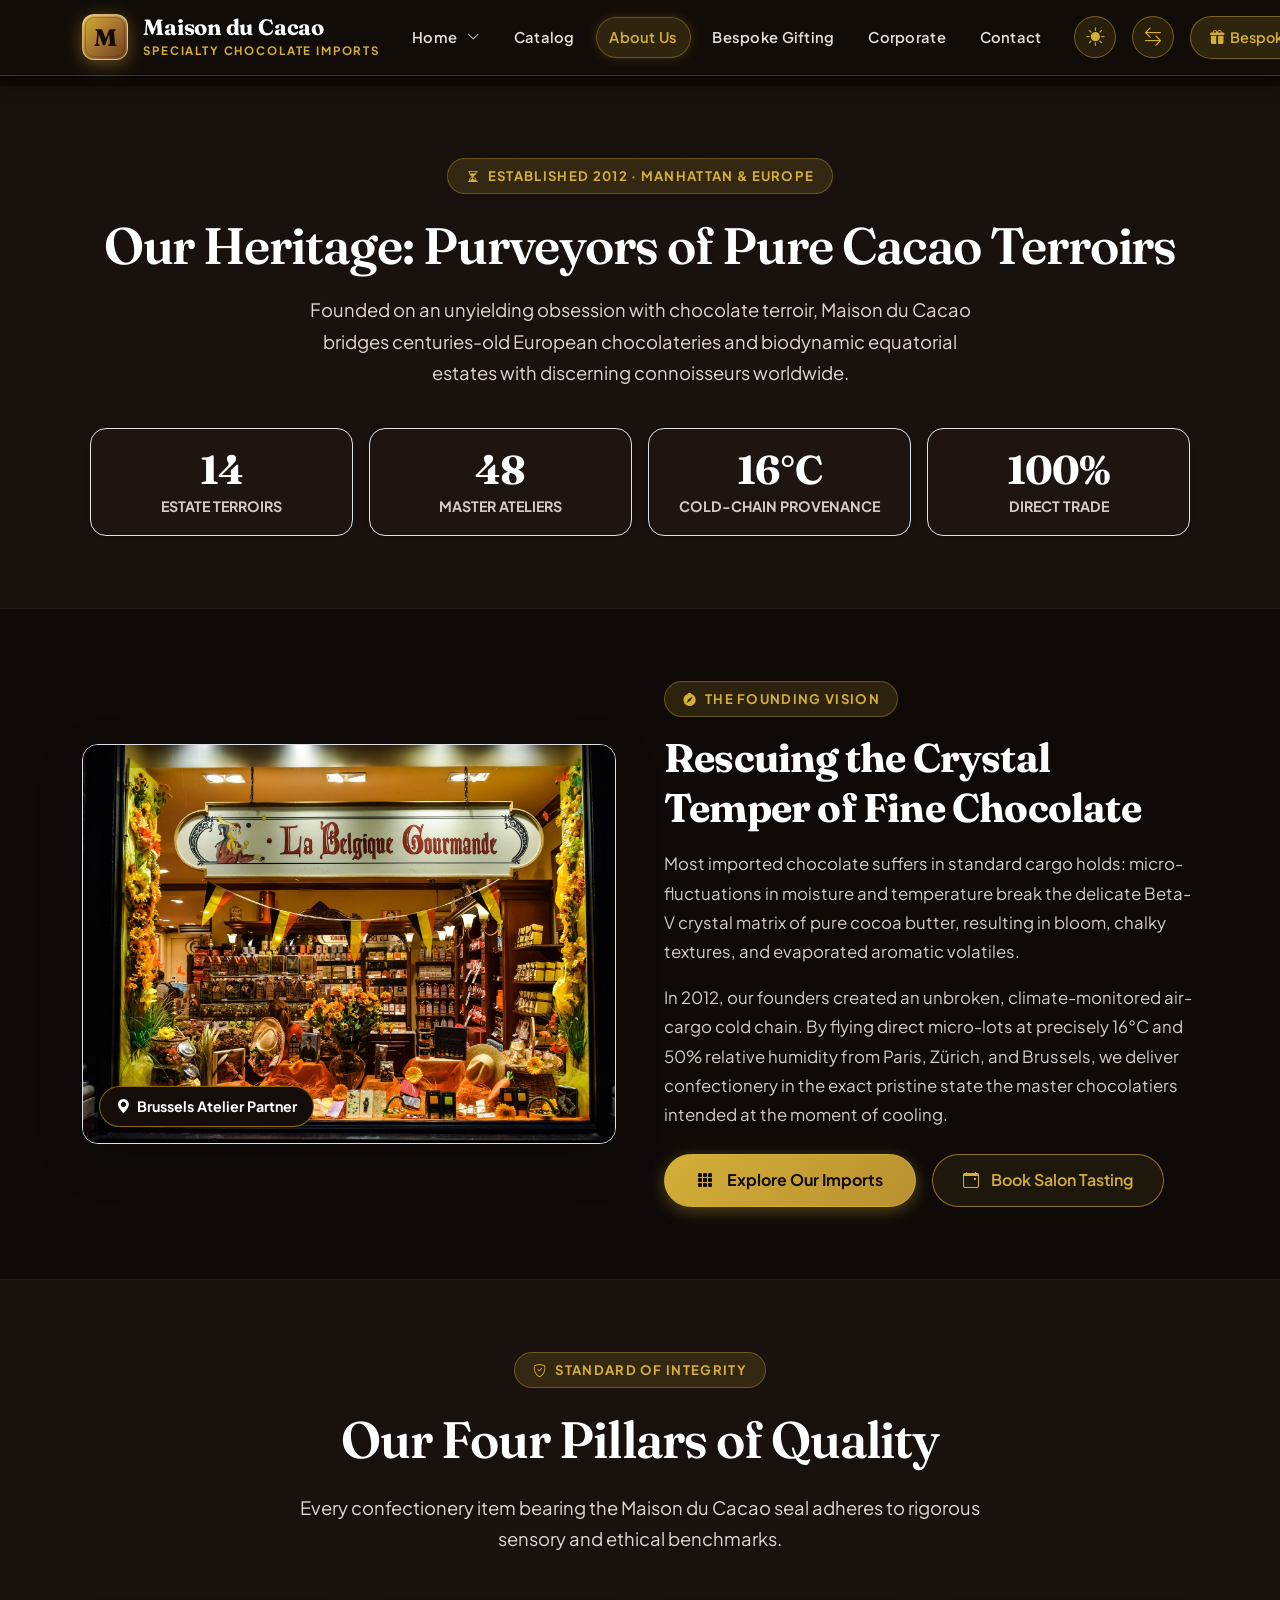
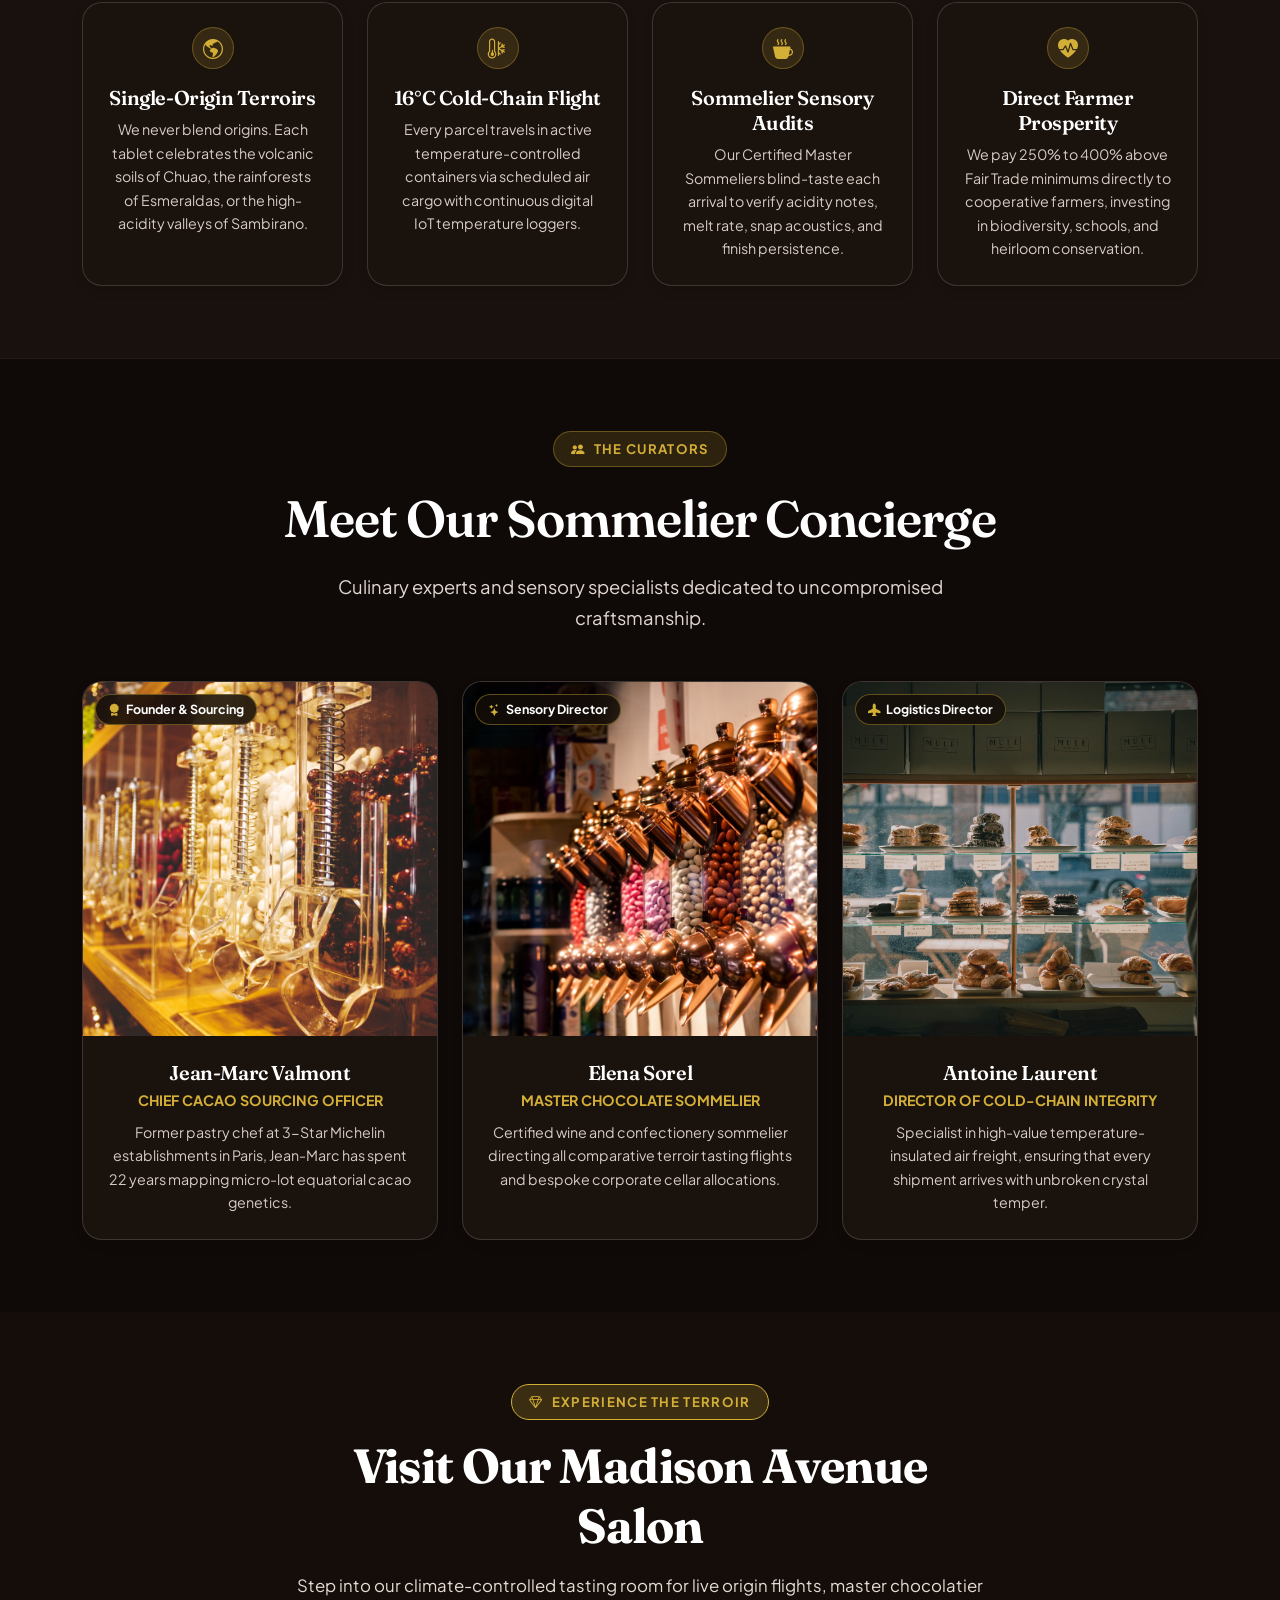
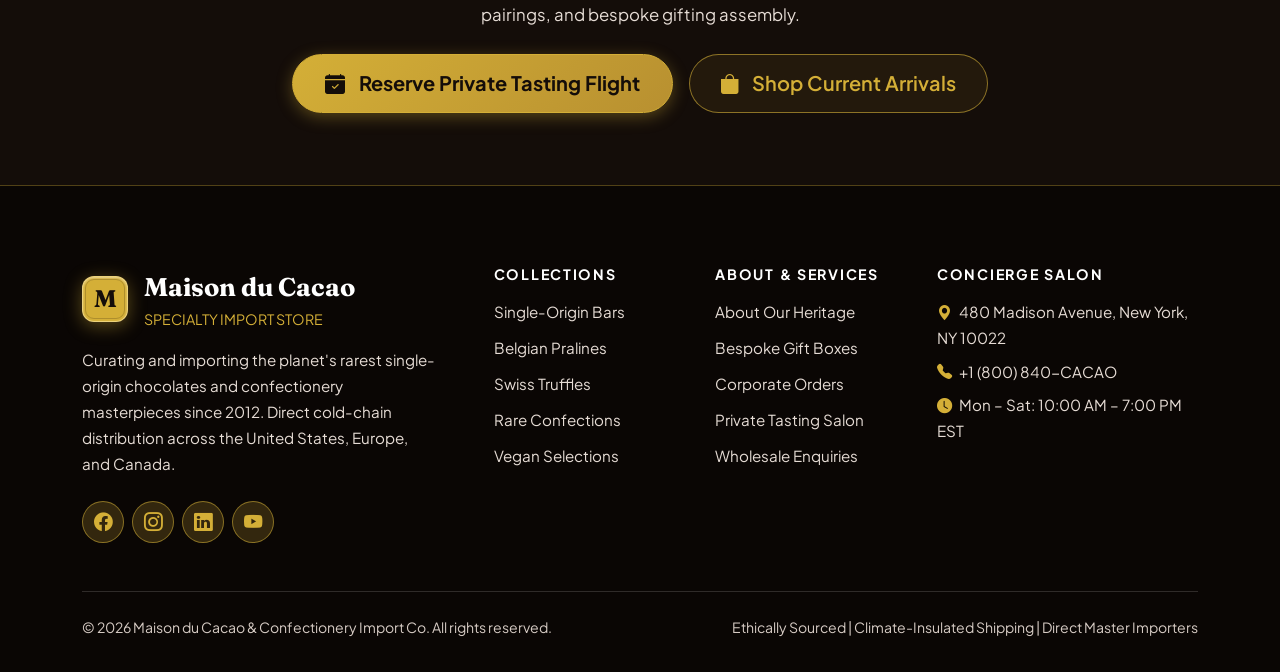
==== commit ca3ba019: "Fix header dropdown duplicate caret, z-index stacking, hero button contrast, hamburger visibility at" ====
--- a/about.html
+++ b/about.html
@@ -104,15 +104,23 @@
     </div>
 
     <div class="nav-overlay-body">
-      <ul class="overlay-menu-list">
-        <li class="overlay-menu-item"><a href="index.html" class="overlay-menu-link" data-preview-img="previewHome1"><span class="overlay-menu-num">01</span><span class="overlay-menu-text">HOME 1 — CLASSIC</span></a></li>
-        <li class="overlay-menu-item"><a href="home2.html" class="overlay-menu-link" data-preview-img="previewHome2"><span class="overlay-menu-num">02</span><span class="overlay-menu-text">HOME 2 — GRAND RESERVE</span></a></li>
-        <li class="overlay-menu-item"><a href="products.html" class="overlay-menu-link" data-preview-img="previewProducts"><span class="overlay-menu-num">03</span><span class="overlay-menu-text">PRODUCTS CATALOG</span></a></li>
-        <li class="overlay-menu-item"><a href="about.html" class="overlay-menu-link active" aria-current="page" data-preview-img="previewAbout"><span class="overlay-menu-num">04</span><span class="overlay-menu-text">ABOUT US</span></a></li>
-        <li class="overlay-menu-item"><a href="gifting.html" class="overlay-menu-link" data-preview-img="previewGifting"><span class="overlay-menu-num">05</span><span class="overlay-menu-text">BESPOKE GIFTING</span></a></li>
-        <li class="overlay-menu-item"><a href="corporate.html" class="overlay-menu-link" data-preview-img="previewCorporate"><span class="overlay-menu-num">06</span><span class="overlay-menu-text">CORPORATE ORDERS</span></a></li>
-        <li class="overlay-menu-item"><a href="contact.html" class="overlay-menu-link" data-preview-img="previewContact"><span class="overlay-menu-num">07</span><span class="overlay-menu-text">CONTACT & SALON</span></a></li>
-      </ul>
+      <div class="overlay-nav-column">
+        <ul class="overlay-menu-list">
+          <li class="overlay-menu-item"><a href="index.html" class="overlay-menu-link" data-preview-img="previewHome1"><span class="overlay-menu-num">01</span><span class="overlay-menu-text">HOME 1 — CLASSIC</span></a></li>
+          <li class="overlay-menu-item"><a href="home2.html" class="overlay-menu-link" data-preview-img="previewHome2"><span class="overlay-menu-num">02</span><span class="overlay-menu-text">HOME 2 — GRAND RESERVE</span></a></li>
+          <li class="overlay-menu-item"><a href="products.html" class="overlay-menu-link" data-preview-img="previewProducts"><span class="overlay-menu-num">03</span><span class="overlay-menu-text">PRODUCTS CATALOG</span></a></li>
+          <li class="overlay-menu-item"><a href="about.html" class="overlay-menu-link active" aria-current="page" data-preview-img="previewAbout"><span class="overlay-menu-num">04</span><span class="overlay-menu-text">ABOUT US</span></a></li>
+          <li class="overlay-menu-item"><a href="gifting.html" class="overlay-menu-link" data-preview-img="previewGifting"><span class="overlay-menu-num">05</span><span class="overlay-menu-text">BESPOKE GIFTING</span></a></li>
+          <li class="overlay-menu-item"><a href="corporate.html" class="overlay-menu-link" data-preview-img="previewCorporate"><span class="overlay-menu-num">06</span><span class="overlay-menu-text">CORPORATE ORDERS</span></a></li>
+          <li class="overlay-menu-item"><a href="contact.html" class="overlay-menu-link" data-preview-img="previewContact"><span class="overlay-menu-num">07</span><span class="overlay-menu-text">CONTACT & SALON</span></a></li>
+        </ul>
+
+        <div class="overlay-menu-cta-wrap">
+          <a href="gifting.html" class="concierge-pill overlay-concierge-pill">
+            <i class="bi bi-gift-fill"></i> Bespoke Gifting
+          </a>
+        </div>
+      </div>
 
       <div class="overlay-preview-viewport d-none d-lg-block">
         <img id="previewHome1" src="image/dimitrisvetsikas1969-chocolaterie-3590621_1920.jpg" class="overlay-preview-img" alt="Home Classic">
--- a/css/style.css
+++ b/css/style.css
@@ -368,7 +368,7 @@
   left: 0 !important;
   right: 0 !important;
   width: 100% !important;
-  z-index: 1050 !important;
+  z-index: 1080 !important;
   background: rgba(20, 13, 9, 0.94);
   backdrop-filter: blur(16px);
   -webkit-backdrop-filter: blur(16px);
@@ -497,6 +497,11 @@
   border: 1px solid rgba(212, 175, 55, 0.35);
 }
 
+/* Remove duplicate Bootstrap caret so only the elegant chevron icon is shown */
+.cacao-nav-link.dropdown-toggle::after {
+  display: none !important;
+}
+
 /* Dropdown Menu Styling for Conventional Navbar */
 .cacao-nav-item .dropdown-menu {
   background: #18100B !important;
@@ -505,6 +510,7 @@
   box-shadow: 0 14px 35px rgba(0, 0, 0, 0.6) !important;
   padding: 0.5rem 0;
   margin-top: 0.5rem;
+  z-index: 1090 !important;
 }
 
 .cacao-nav-item .dropdown-item {
@@ -640,7 +646,18 @@
   box-shadow: var(--shadow-gold);
 }
 
-/* Tablet & Mobile (320px - 1024px): Balanced Straight-Line Navbar */
+/* Web view (> 1024px): Strictly hide hamburger button */
+@media (min-width: 1024.02px) {
+  .cacao-navbar .magnetic-menu-btn,
+  .magnetic-menu-btn {
+    display: none !important;
+  }
+  .cacao-navbar .cacao-nav-links {
+    display: flex !important;
+  }
+}
+
+/* Tablet & Mobile (320px - 1024px): Balanced Straight-Line Navbar & Visible Hamburger Button */
 @media (max-width: 1024px) {
   .cacao-navbar {
     padding: 0.6rem 0 !important;
@@ -654,6 +671,11 @@
   .cacao-navbar .btn:not(.magnetic-menu-btn):not(.theme-toggle-btn):not(.dir-toggle-btn),
   .cacao-navbar a:not(.brand-logo-wrap):not(.dropdown-item) {
     display: none !important;
+  }
+
+  .cacao-navbar .magnetic-menu-btn,
+  .magnetic-menu-btn {
+    display: inline-flex !important;
   }
 
   .cacao-navbar .container,
@@ -983,6 +1005,35 @@
     font-size: 2rem;
     gap: 0.85rem;
   }
+}
+
+/* Fullscreen Menu CTA for Mobile & Tablet */
+.overlay-menu-cta-wrap {
+  margin-top: 1.75rem;
+}
+
+.overlay-concierge-pill {
+  display: inline-flex !important;
+  align-items: center;
+  gap: 0.55rem;
+  padding: 0.75rem 1.6rem;
+  border-radius: var(--radius-pill);
+  background: linear-gradient(135deg, rgba(212, 175, 55, 0.22) 0%, rgba(212, 175, 55, 0.1) 100%);
+  border: 1.5px solid var(--cacao-gold);
+  color: var(--cacao-gold) !important;
+  font-size: 1.05rem;
+  font-weight: 700;
+  letter-spacing: 0.03em;
+  text-decoration: none;
+  box-shadow: 0 4px 18px rgba(0, 0, 0, 0.35);
+  transition: all var(--transition-base);
+}
+
+.overlay-concierge-pill:hover {
+  background: var(--cacao-gold) !important;
+  color: #140D09 !important;
+  box-shadow: 0 6px 22px rgba(212, 175, 55, 0.5);
+  transform: translateY(-2px);
 }
 
 /* ==========================================================================
@@ -1707,6 +1758,26 @@
   color: #E6DCD5 !important;
 }
 
+/* Homepage 1 Hero Second Button Contrast in Light & Dark Themes */
+.hero-editorial-home1 .btn-cacao-outline,
+.hero-editorial-home1 .btn-outline-cacao {
+  color: #FFFFFF !important;
+  border-color: rgba(212, 175, 55, 0.85) !important;
+  background-color: rgba(20, 13, 9, 0.5) !important;
+  backdrop-filter: blur(4px);
+  -webkit-backdrop-filter: blur(4px);
+  text-shadow: 0 1px 2px rgba(0, 0, 0, 0.6);
+}
+
+.hero-editorial-home1 .btn-cacao-outline:hover,
+.hero-editorial-home1 .btn-outline-cacao:hover {
+  background-color: var(--cacao-gold) !important;
+  border-color: var(--cacao-gold) !important;
+  color: #140D09 !important;
+  text-shadow: none;
+  box-shadow: 0 8px 24px rgba(212, 175, 55, 0.4);
+}
+
 /* ==========================================================================
    Home 2 Announcement Bar Distinctive Luxury Background (Issue 14)
    ========================================================================== */
@@ -1718,7 +1789,7 @@
   font-size: 0.88rem !important;
   letter-spacing: 0.03em !important;
   position: relative;
-  z-index: 1060;
+  z-index: 1040;
   box-shadow: 0 4px 18px rgba(0, 0, 0, 0.5) !important;
 }
 
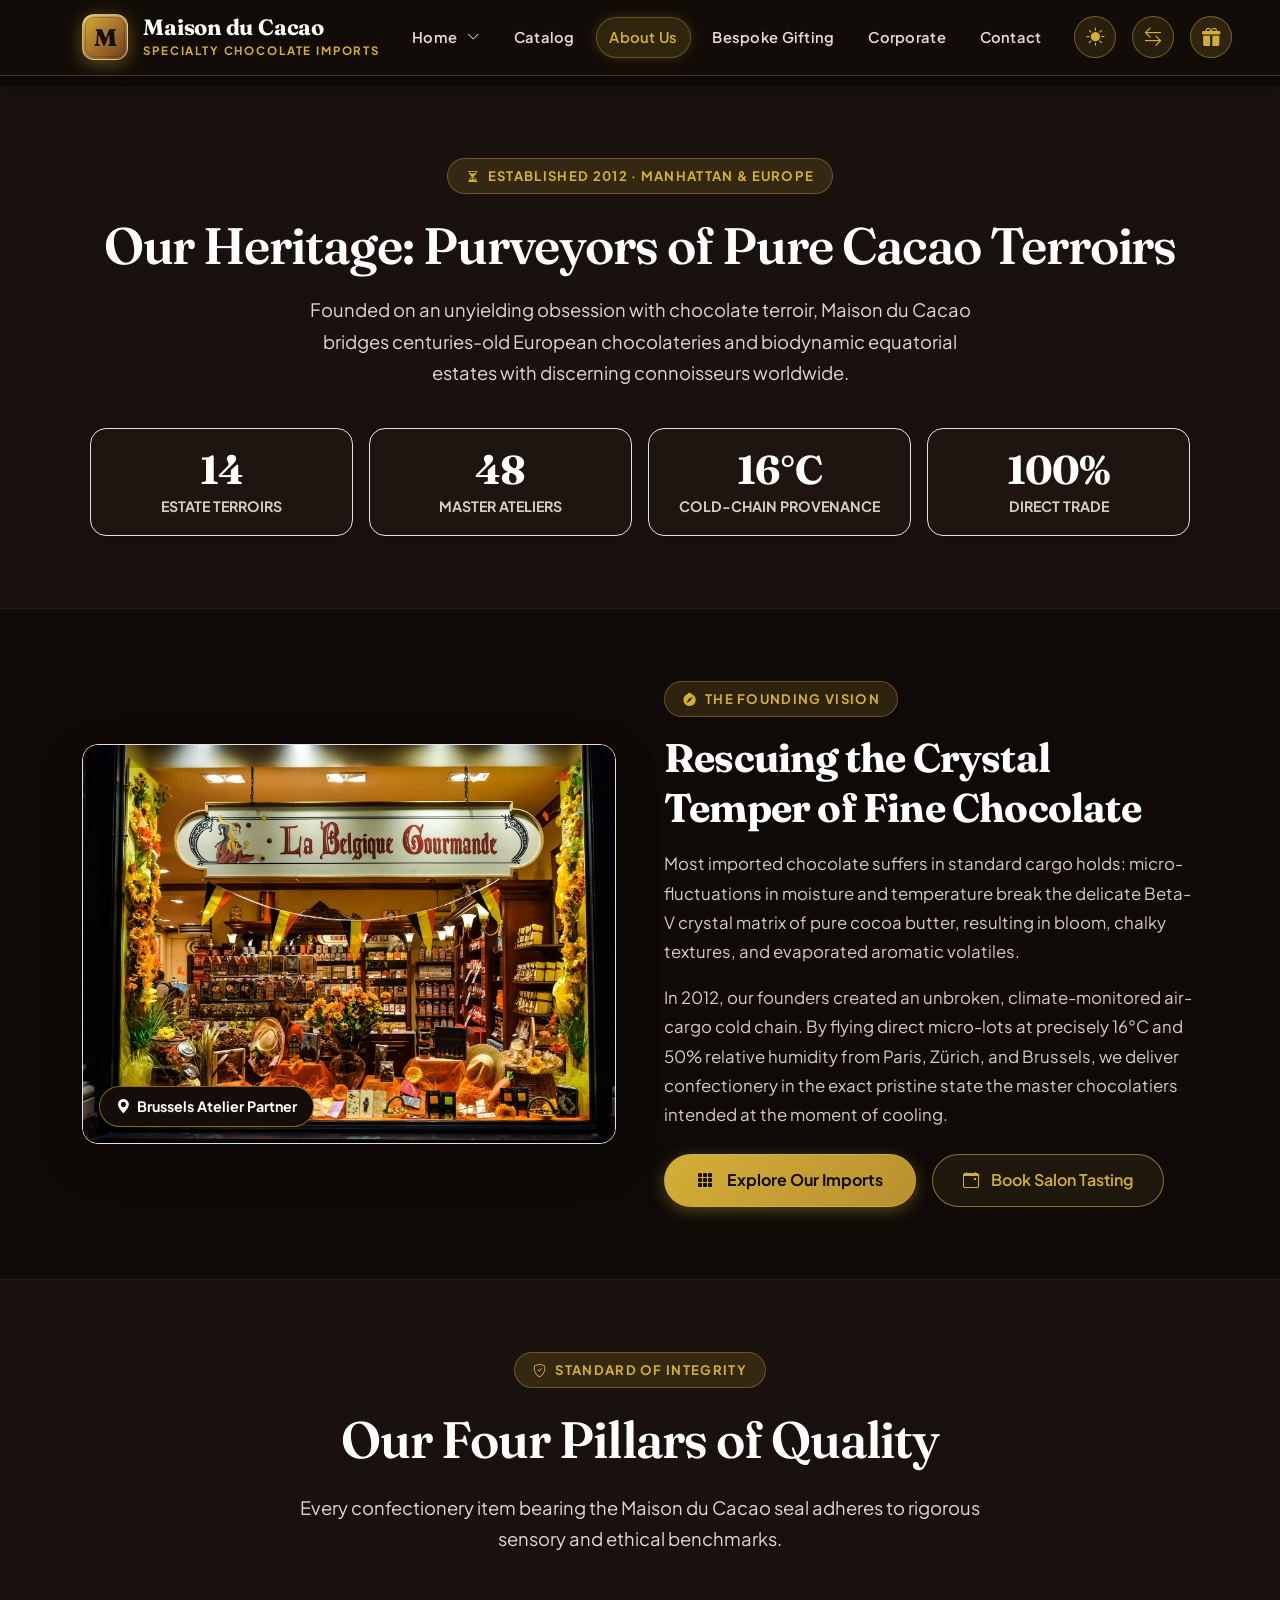
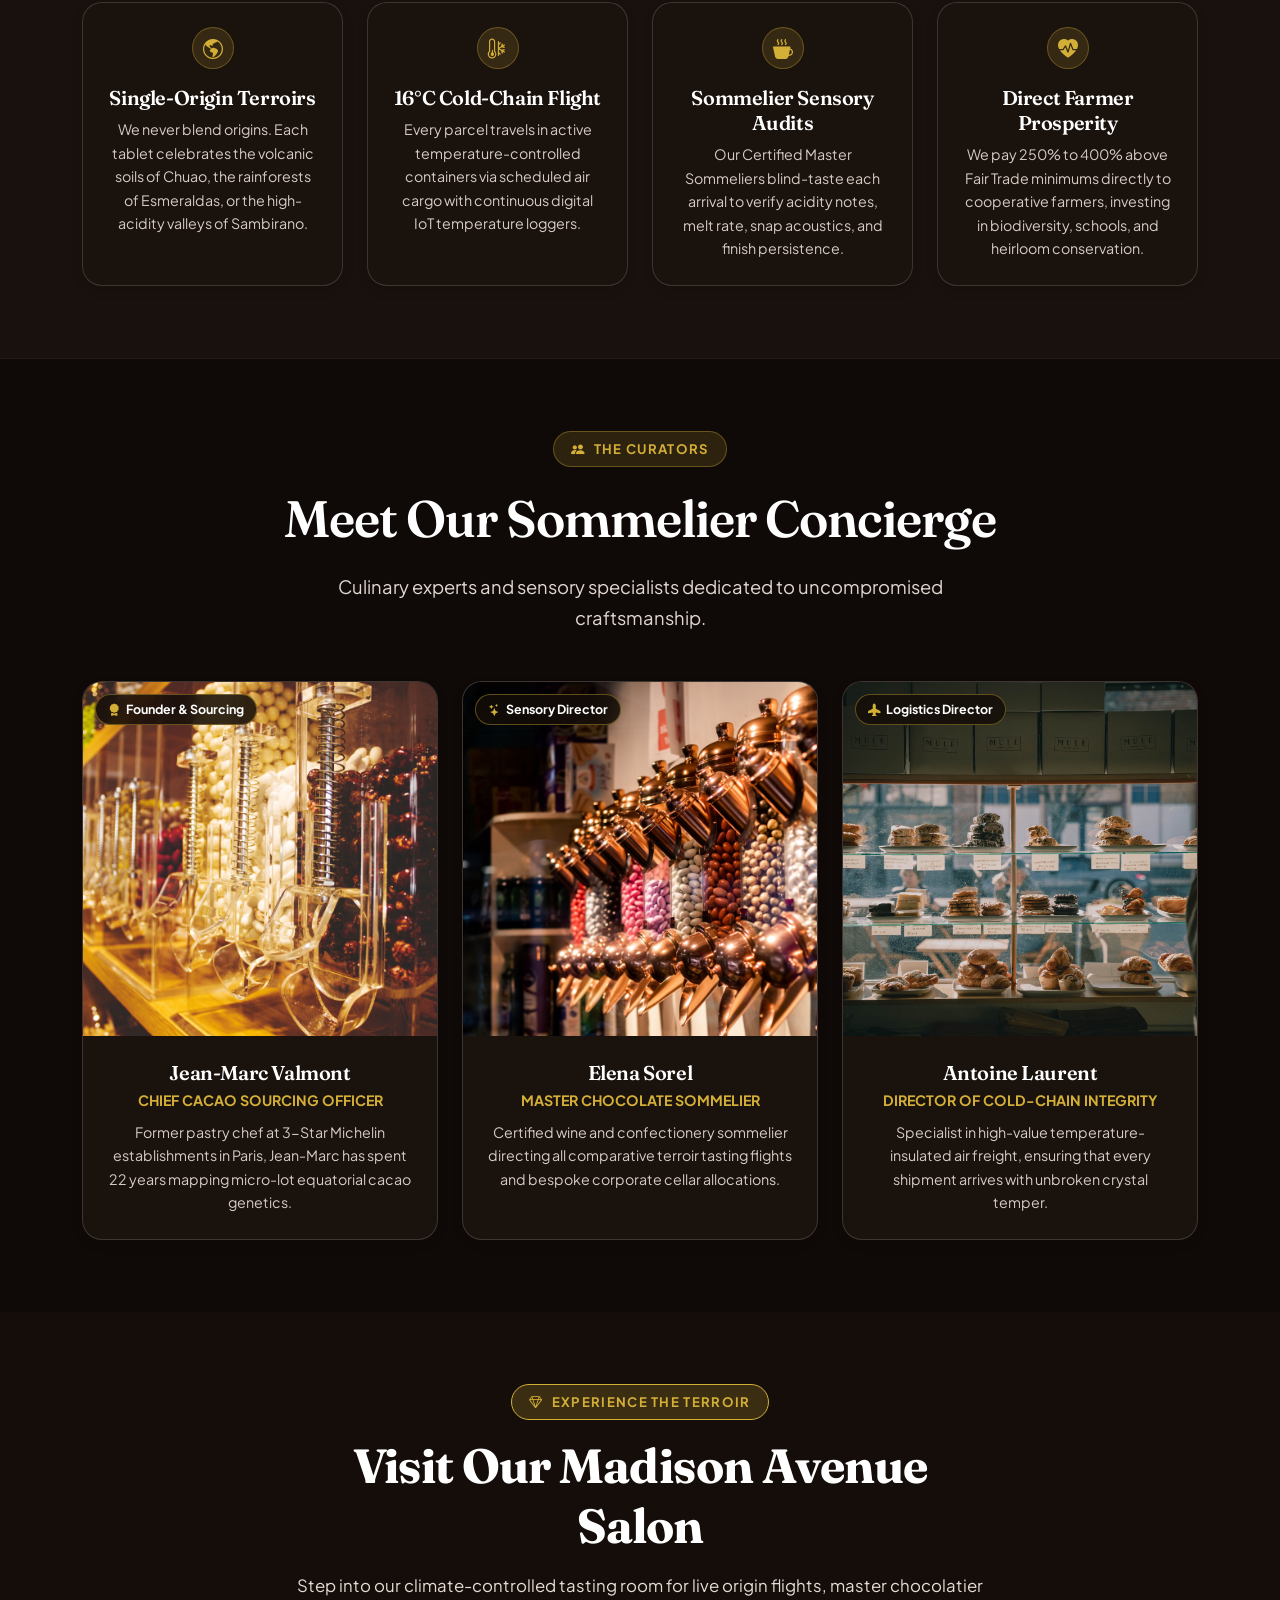
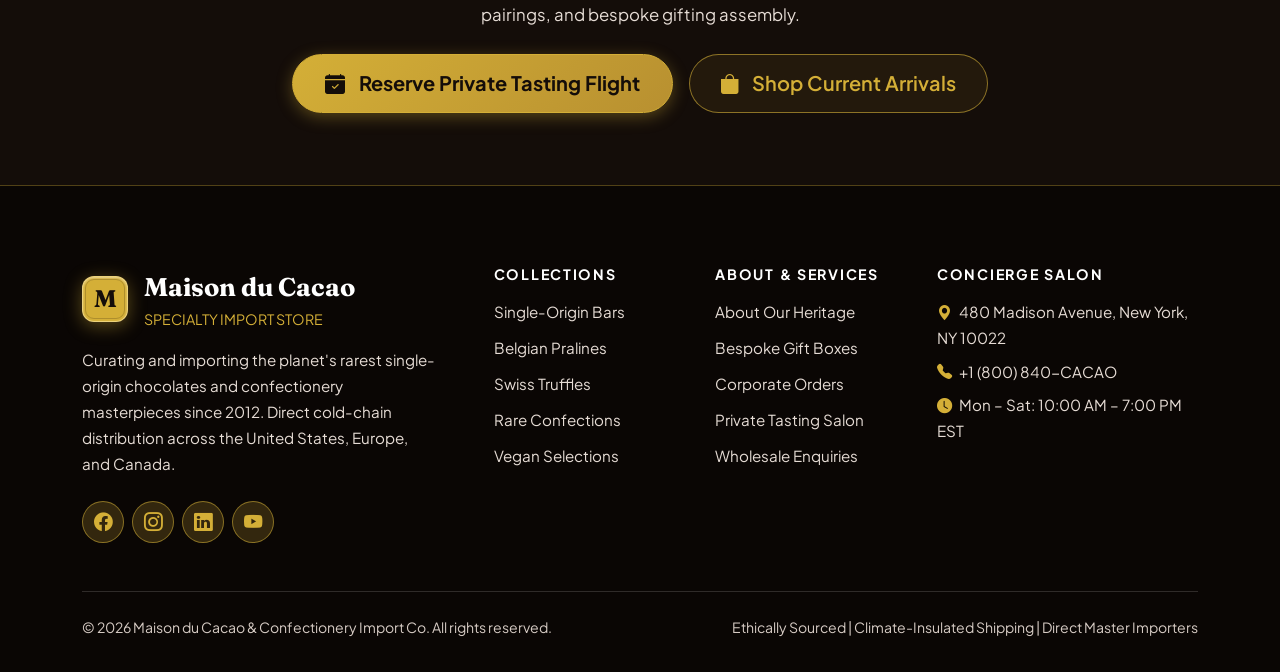
==== commit 09cf6c3a: "Update header gifting CTA: remove text and keep icon across pages" ====
--- a/about.html
+++ b/about.html
@@ -70,8 +70,8 @@
             <i class="bi bi-arrow-left-right"></i>
           </button>
 
-          <a href="gifting.html" class="concierge-pill d-none d-xl-inline-flex">
-            <i class="bi bi-gift-fill"></i> Bespoke Gifting
+          <a href="gifting.html" class="nav-icon-circle-btn concierge-pill" title="Bespoke Gifting" aria-label="Bespoke Gifting">
+            <i class="bi bi-gift-fill"></i>
           </a>
 
           <button type="button" class="magnetic-menu-btn d-lg-none" title="Open Menu" aria-label="Open Fullscreen Menu">
--- a/css/style.css
+++ b/css/style.css
@@ -630,11 +630,12 @@
   color: var(--cacao-gold) !important;
   font-weight: 600;
   border-radius: var(--radius-pill);
-  padding: 0.55rem 1.2rem !important;
+  padding: 0.55rem 1.2rem;
   border: 1px solid rgba(212, 175, 55, 0.45);
   transition: all var(--transition-fast);
   display: inline-flex;
   align-items: center;
+  justify-content: center;
   gap: 0.4rem;
   font-size: 0.9rem;
   white-space: nowrap;
@@ -644,6 +645,52 @@
   background: var(--cacao-gold);
   color: #140D09 !important;
   box-shadow: var(--shadow-gold);
+}
+
+/* Navbar Icon-Only Concierge Gifting Action Button */
+.cacao-navbar .concierge-pill:not(.overlay-concierge-pill),
+.concierge-pill.nav-icon-circle-btn {
+  width: 42px;
+  height: 42px;
+  min-width: 42px;
+  padding: 0 !important;
+  border-radius: 50% !important;
+  display: inline-flex;
+  align-items: center;
+  justify-content: center;
+  font-size: 1.15rem;
+  text-decoration: none;
+}
+
+.cacao-navbar .concierge-pill:not(.overlay-concierge-pill) i,
+.concierge-pill.nav-icon-circle-btn i {
+  color: var(--cacao-gold) !important;
+  font-size: 1.15rem;
+  line-height: 1;
+  display: inline-flex;
+  align-items: center;
+  justify-content: center;
+  transition: all var(--transition-base);
+}
+
+.cacao-navbar .concierge-pill:not(.overlay-concierge-pill):hover,
+.concierge-pill.nav-icon-circle-btn:hover {
+  background: rgba(212, 175, 55, 0.25);
+  border-color: var(--cacao-gold);
+  transform: scale(1.08);
+  box-shadow: 0 0 12px rgba(212, 175, 55, 0.35);
+  color: #FFFFFF !important;
+}
+
+.cacao-navbar .concierge-pill:not(.overlay-concierge-pill):hover i,
+.concierge-pill.nav-icon-circle-btn:hover i {
+  color: #FFFFFF !important;
+}
+
+.cacao-navbar .concierge-pill:not(.overlay-concierge-pill).active {
+  background: rgba(212, 175, 55, 0.28);
+  border-color: var(--cacao-gold);
+  box-shadow: 0 0 10px rgba(212, 175, 55, 0.3);
 }
 
 /* Web view (> 1024px): Strictly hide hamburger button */
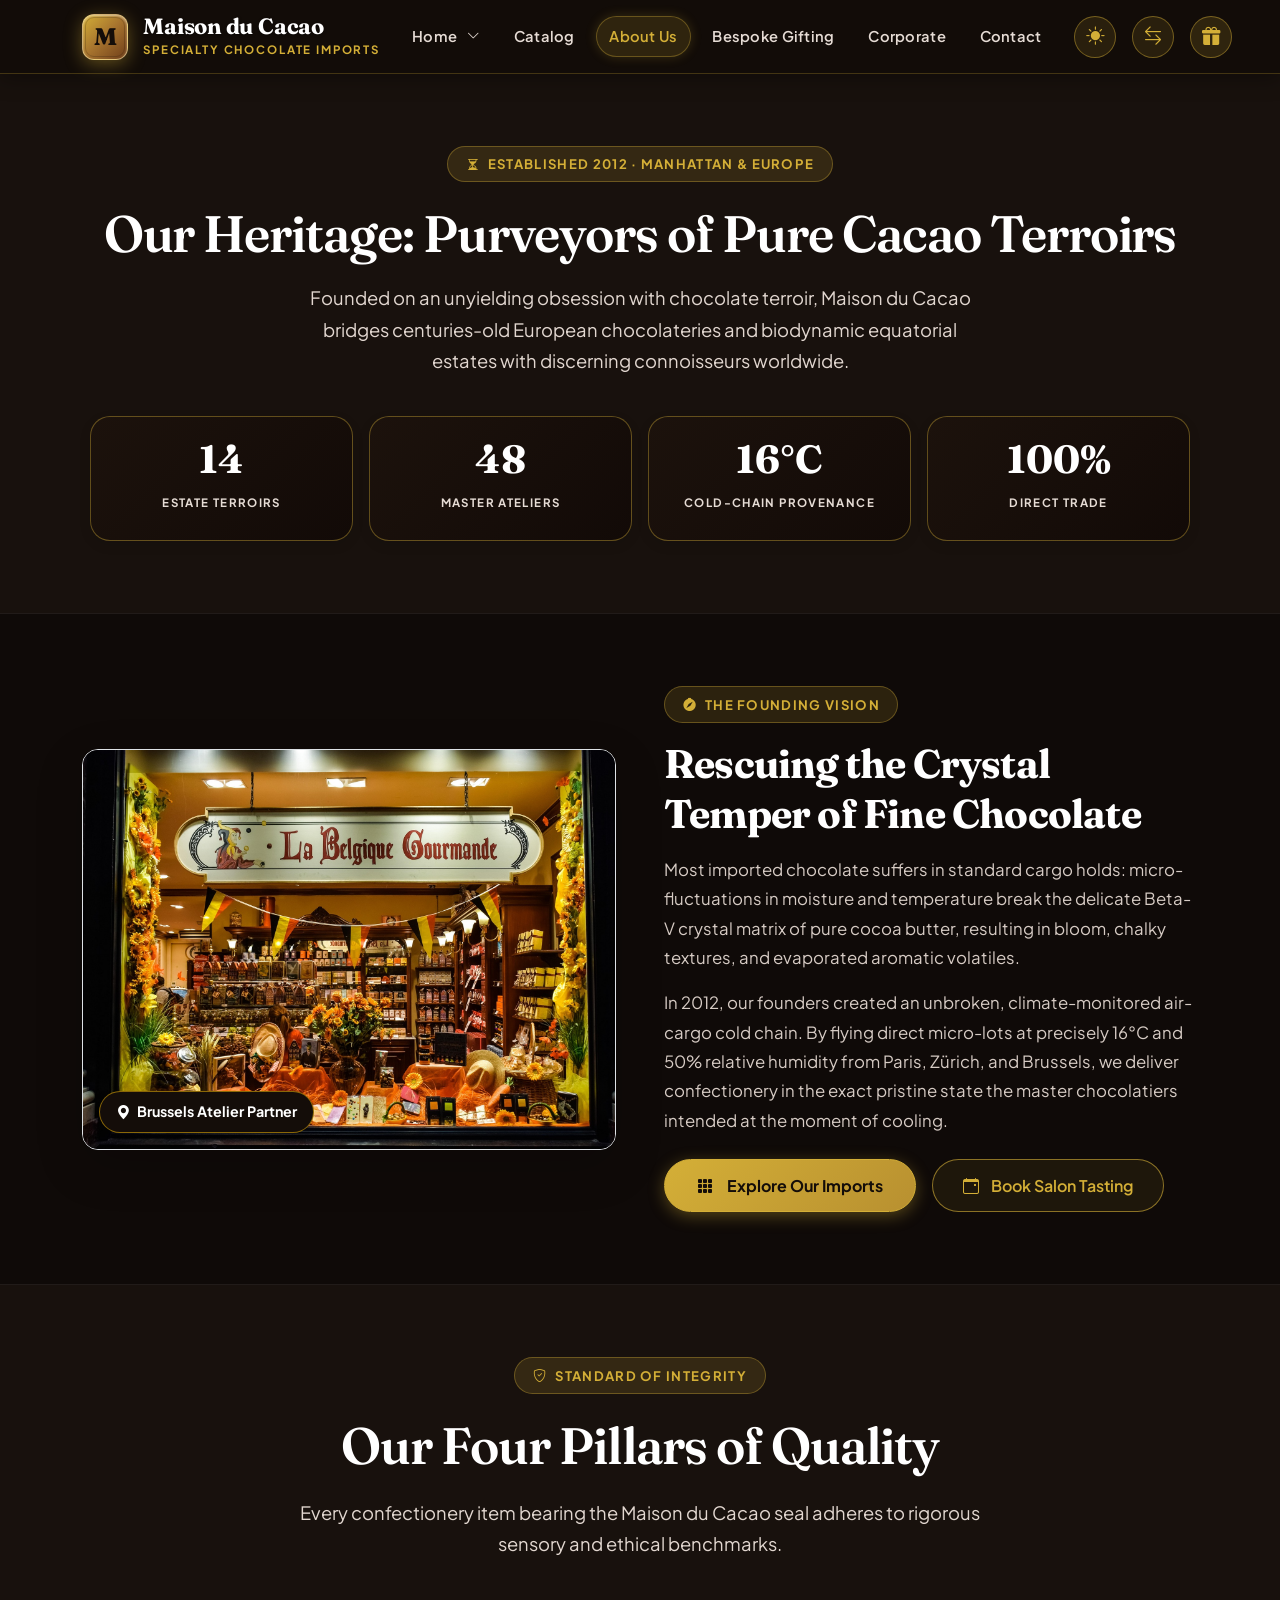
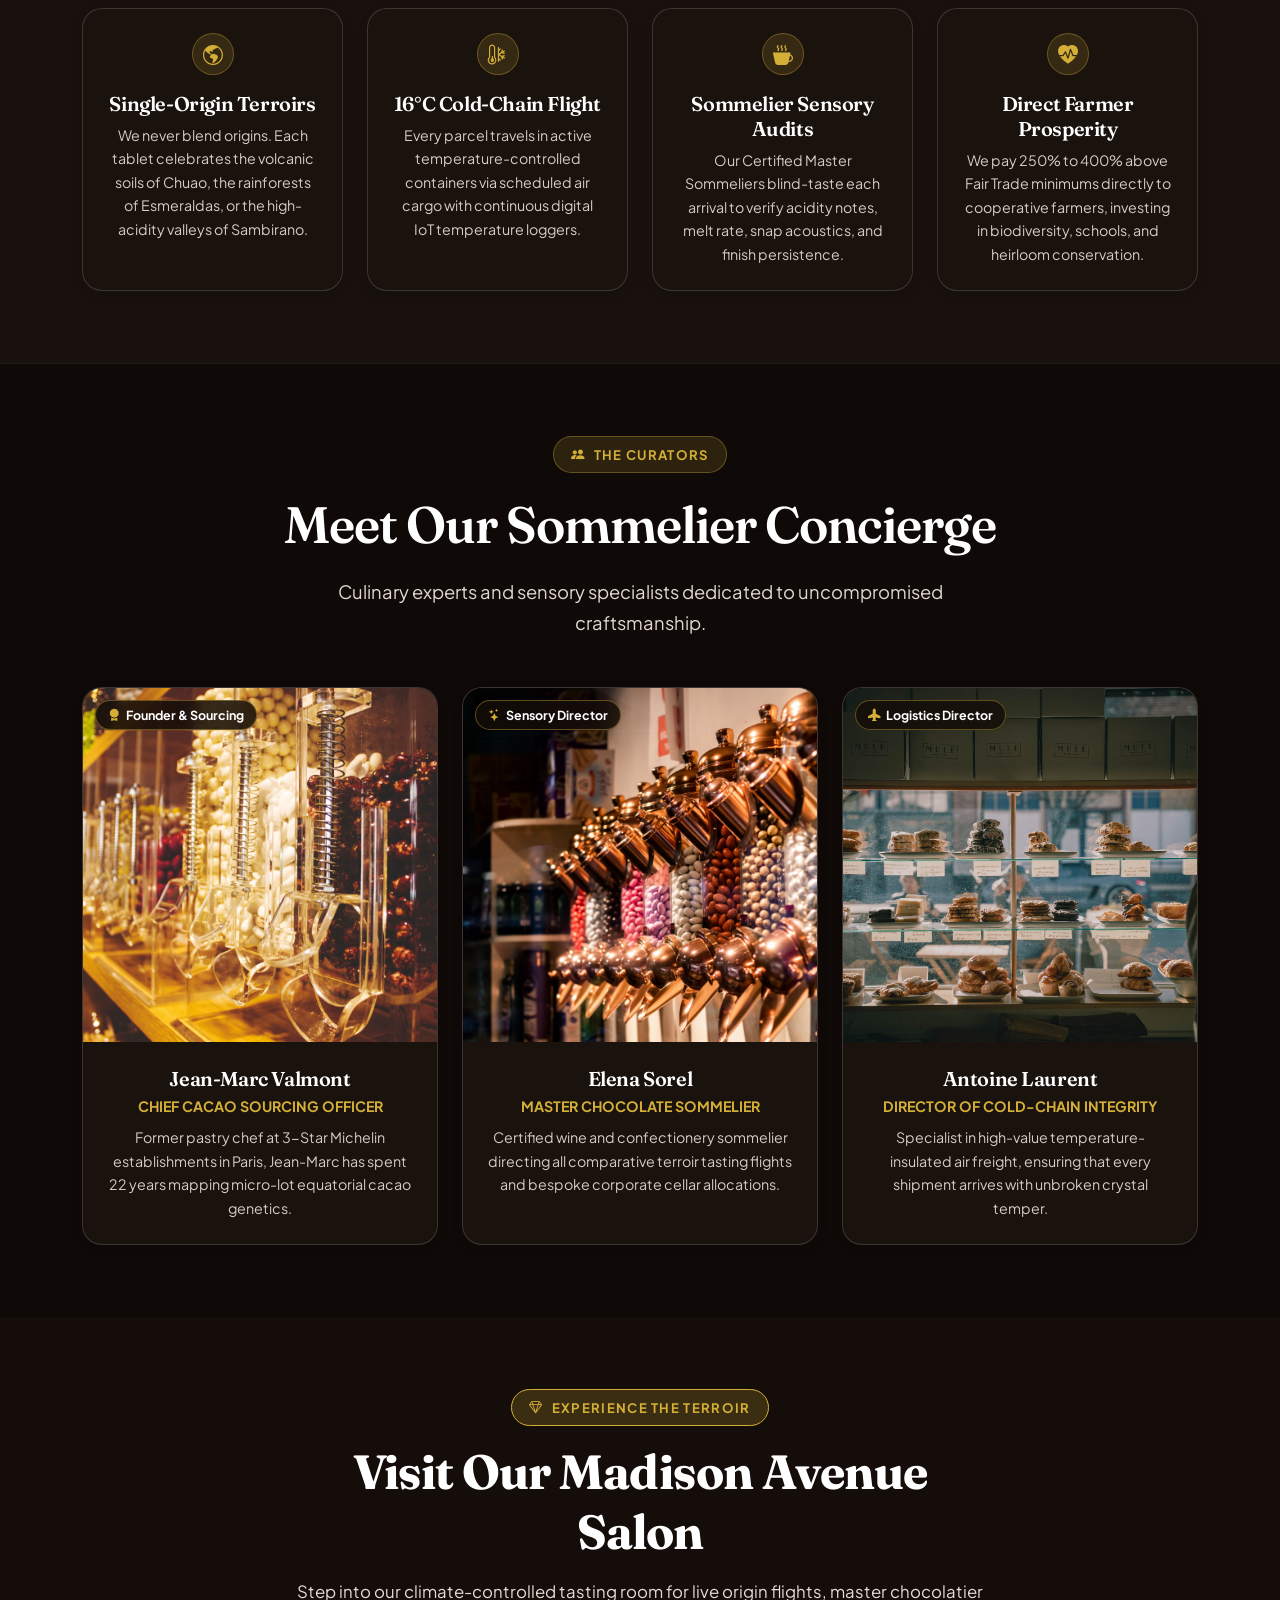
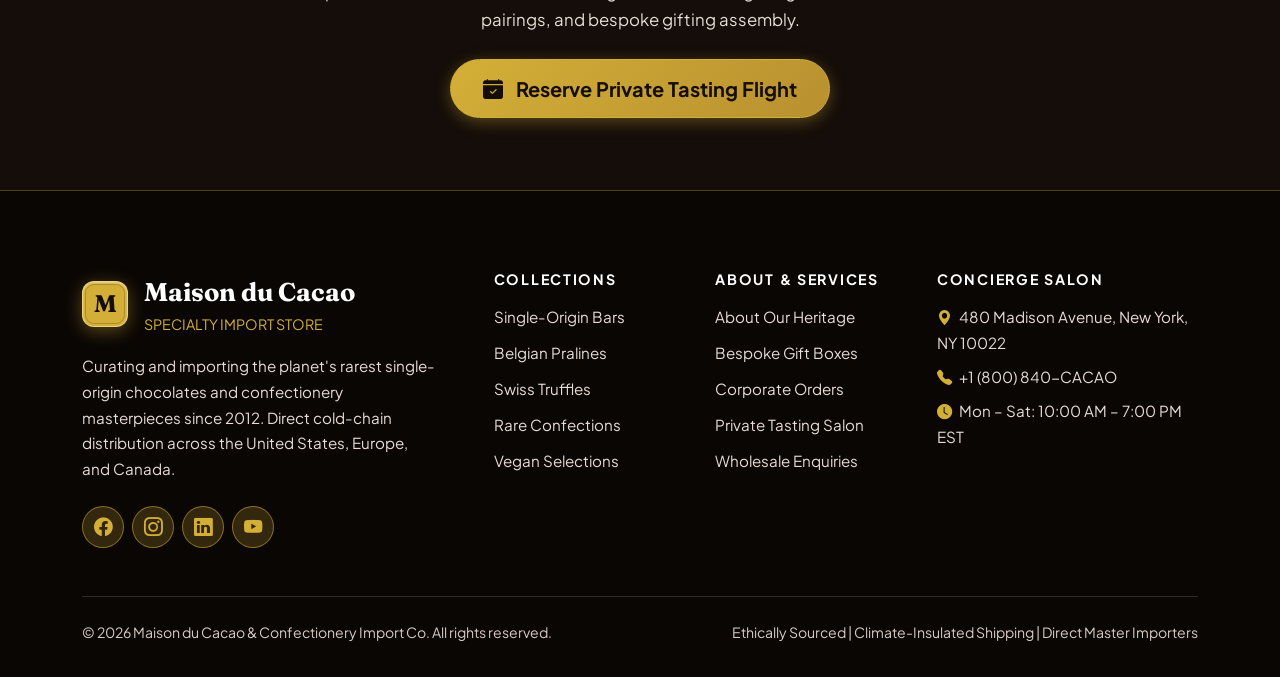
==== commit c60f8c2c: "Fix equal card heights across mobile, tablet, 1024px, and desktop, remove navbar whitespace and prom" ====
--- a/about.html
+++ b/about.html
@@ -1,28 +1,32 @@
 <!DOCTYPE html>
 <html lang="en" dir="ltr" data-theme="dark">
+
 <head>
   <meta charset="UTF-8">
   <meta name="viewport" content="width=device-width, initial-scale=1.0">
   <title>About Our Heritage & Terroirs | Maison du Cacao Specialty Imports</title>
-  <meta name="description" content="Discover the heritage of Maison du Cacao. We directly import the planet's rarest single-origin chocolates, Grand Cru tablets, and artisan European confections.">
+  <meta name="description"
+    content="Discover the heritage of Maison du Cacao. We directly import the planet's rarest single-origin chocolates, Grand Cru tablets, and artisan European confections.">
 
   <!-- Favicon -->
-  <link rel="icon" href="data:image/svg+xml,<svg xmlns='http://www.w3.org/2000/svg' viewBox='0 0 100 100'><rect width='100' height='100' rx='20' fill='%23140D09'/><text x='50%' y='66%' font-size='50' font-family='serif' fill='%23D4AF37' text-anchor='middle'>M</text></svg>">
+  <link rel="icon"
+    href="data:image/svg+xml,<svg xmlns='http://www.w3.org/2000/svg' viewBox='0 0 100 100'><rect width='100' height='100' rx='20' fill='%23140D09'/><text x='50%' y='66%' font-size='50' font-family='serif' fill='%23D4AF37' text-anchor='middle'>M</text></svg>">
 
   <!-- Bootstrap 5.3 & Icons -->
   <link href="https://cdn.jsdelivr.net/npm/bootstrap@5.3.3/dist/css/bootstrap.min.css" rel="stylesheet">
   <link rel="stylesheet" href="https://cdn.jsdelivr.net/npm/bootstrap-icons@1.11.3/font/bootstrap-icons.min.css">
-  
+
   <!-- Custom Luxury Stylesheet -->
   <link rel="stylesheet" href="css/style.css">
 </head>
+
 <body>
 
   <!-- Conventional Fixed Navigation -->
   <nav class="navbar cacao-navbar fixed-top">
     <div class="container">
       <div class="navbar-straight-wrapper">
-        
+
         <!-- LOGO (Left) -->
         <a class="brand-logo-wrap" href="index.html">
           <div class="brand-symbol">M</div>
@@ -33,14 +37,16 @@
         </a>
 
         <!-- Center: Conventional Navigation Links (Desktop) -->
-        <ul class="cacao-nav-links d-none d-lg-flex">
+        <ul class="cacao-nav-links">
           <li class="cacao-nav-item dropdown">
-            <a class="cacao-nav-link dropdown-toggle" href="#" role="button" data-bs-toggle="dropdown" aria-expanded="false">
+            <a class="cacao-nav-link" href="#" role="button" data-bs-toggle="dropdown" aria-expanded="false">
               Home <i class="bi bi-chevron-down small ms-1"></i>
             </a>
             <ul class="dropdown-menu">
-              <li><a class="dropdown-item" href="index.html"><i class="bi bi-house-door-fill text-gold me-2"></i> Home 1 — Classic</a></li>
-              <li><a class="dropdown-item" href="home2.html"><i class="bi bi-stars text-gold me-2"></i> Home 2 — Grand Reserve</a></li>
+              <li><a class="dropdown-item" href="index.html"><i class="bi bi-house-door-fill text-gold me-2"></i> Home 1
+                  — Classic</a></li>
+              <li><a class="dropdown-item" href="home2.html"><i class="bi bi-stars text-gold me-2"></i> Home 2 — Grand
+                  Reserve</a></li>
             </ul>
           </li>
           <li class="cacao-nav-item">
@@ -70,11 +76,12 @@
             <i class="bi bi-arrow-left-right"></i>
           </button>
 
-          <a href="gifting.html" class="nav-icon-circle-btn concierge-pill" title="Bespoke Gifting" aria-label="Bespoke Gifting">
+          <a href="gifting.html" class="nav-icon-circle-btn concierge-pill" title="Bespoke Gifting"
+            aria-label="Bespoke Gifting">
             <i class="bi bi-gift-fill"></i>
           </a>
 
-          <button type="button" class="magnetic-menu-btn d-lg-none" title="Open Menu" aria-label="Open Fullscreen Menu">
+          <button type="button" class="magnetic-menu-btn" title="Open Menu" aria-label="Open Fullscreen Menu">
             <div class="menu-hamburger-icon">
               <span></span>
               <span></span>
@@ -97,39 +104,57 @@
         </div>
       </a>
       <div class="d-flex align-items-center gap-2">
-        <button type="button" class="theme-toggle-btn" title="Toggle Theme" aria-label="Toggle Theme"><i class="bi bi-sun-fill text-gold"></i></button>
-        <button type="button" class="dir-toggle-btn" title="Toggle RTL/LTR" aria-label="Toggle Direction"><i class="bi bi-arrow-left-right text-white"></i></button>
-        <button type="button" id="navCloseBtn" class="nav-close-btn" aria-label="Close Menu"><span>Close</span> <i class="bi bi-x-lg"></i></button>
+        <button type="button" class="theme-toggle-btn" title="Toggle Theme" aria-label="Toggle Theme"><i
+            class="bi bi-sun-fill text-gold"></i></button>
+        <button type="button" class="dir-toggle-btn" title="Toggle RTL/LTR" aria-label="Toggle Direction"><i
+            class="bi bi-arrow-left-right text-white"></i></button>
+        <button type="button" id="navCloseBtn" class="nav-close-btn" aria-label="Close Menu"><span>Close</span> <i
+            class="bi bi-x-lg"></i></button>
       </div>
     </div>
 
     <div class="nav-overlay-body">
       <div class="overlay-nav-column">
         <ul class="overlay-menu-list">
-          <li class="overlay-menu-item"><a href="index.html" class="overlay-menu-link" data-preview-img="previewHome1"><span class="overlay-menu-num">01</span><span class="overlay-menu-text">HOME 1 — CLASSIC</span></a></li>
-          <li class="overlay-menu-item"><a href="home2.html" class="overlay-menu-link" data-preview-img="previewHome2"><span class="overlay-menu-num">02</span><span class="overlay-menu-text">HOME 2 — GRAND RESERVE</span></a></li>
-          <li class="overlay-menu-item"><a href="products.html" class="overlay-menu-link" data-preview-img="previewProducts"><span class="overlay-menu-num">03</span><span class="overlay-menu-text">PRODUCTS CATALOG</span></a></li>
-          <li class="overlay-menu-item"><a href="about.html" class="overlay-menu-link active" aria-current="page" data-preview-img="previewAbout"><span class="overlay-menu-num">04</span><span class="overlay-menu-text">ABOUT US</span></a></li>
-          <li class="overlay-menu-item"><a href="gifting.html" class="overlay-menu-link" data-preview-img="previewGifting"><span class="overlay-menu-num">05</span><span class="overlay-menu-text">BESPOKE GIFTING</span></a></li>
-          <li class="overlay-menu-item"><a href="corporate.html" class="overlay-menu-link" data-preview-img="previewCorporate"><span class="overlay-menu-num">06</span><span class="overlay-menu-text">CORPORATE ORDERS</span></a></li>
-          <li class="overlay-menu-item"><a href="contact.html" class="overlay-menu-link" data-preview-img="previewContact"><span class="overlay-menu-num">07</span><span class="overlay-menu-text">CONTACT & SALON</span></a></li>
+          <li class="overlay-menu-item"><a href="index.html" class="overlay-menu-link"
+              data-preview-img="previewHome1"><span class="overlay-menu-num">01</span><span
+                class="overlay-menu-text">HOME 1 — CLASSIC</span></a></li>
+          <li class="overlay-menu-item"><a href="home2.html" class="overlay-menu-link"
+              data-preview-img="previewHome2"><span class="overlay-menu-num">02</span><span
+                class="overlay-menu-text">HOME 2 — GRAND RESERVE</span></a></li>
+          <li class="overlay-menu-item"><a href="products.html" class="overlay-menu-link"
+              data-preview-img="previewProducts"><span class="overlay-menu-num">03</span><span
+                class="overlay-menu-text">PRODUCTS CATALOG</span></a></li>
+          <li class="overlay-menu-item"><a href="about.html" class="overlay-menu-link active" aria-current="page"
+              data-preview-img="previewAbout"><span class="overlay-menu-num">04</span><span
+                class="overlay-menu-text">ABOUT US</span></a></li>
+          <li class="overlay-menu-item"><a href="gifting.html" class="overlay-menu-link"
+              data-preview-img="previewGifting"><span class="overlay-menu-num">05</span><span
+                class="overlay-menu-text">BESPOKE GIFTING</span></a></li>
+          <li class="overlay-menu-item"><a href="corporate.html" class="overlay-menu-link"
+              data-preview-img="previewCorporate"><span class="overlay-menu-num">06</span><span
+                class="overlay-menu-text">CORPORATE ORDERS</span></a></li>
+          <li class="overlay-menu-item"><a href="contact.html" class="overlay-menu-link"
+              data-preview-img="previewContact"><span class="overlay-menu-num">07</span><span
+                class="overlay-menu-text">CONTACT & SALON</span></a></li>
         </ul>
-
-        <div class="overlay-menu-cta-wrap">
-          <a href="gifting.html" class="concierge-pill overlay-concierge-pill">
-            <i class="bi bi-gift-fill"></i> Bespoke Gifting
-          </a>
-        </div>
       </div>
 
       <div class="overlay-preview-viewport d-none d-lg-block">
-        <img id="previewHome1" src="image/dimitrisvetsikas1969-chocolaterie-3590621_1920.jpg" class="overlay-preview-img" alt="Home Classic">
-        <img id="previewHome2" src="image/pexels-valeriya-10323376.jpg" class="overlay-preview-img" alt="Home Grand Reserve">
-        <img id="previewProducts" src="image/pexels-alleksana-4113345.jpg" class="overlay-preview-img" alt="Products Catalog">
-        <img id="previewAbout" src="image/dimitrisvetsikas1969-chocolaterie-3590622_1920.jpg" class="overlay-preview-img active" alt="About Our Heritage">
-        <img id="previewGifting" src="image/abouyassin-christmas-5816557_1920.jpg" class="overlay-preview-img" alt="Luxury Gifting Suites">
-        <img id="previewCorporate" src="image/pexels-gorkemography-1013671176-36921982.jpg" class="overlay-preview-img" alt="Corporate Volume Orders">
-        <img id="previewContact" src="image/dimitrisvetsikas1969-chocolaterie-3590622_1920.jpg" class="overlay-preview-img" alt="Boutique & Tasting Salon">
+        <img id="previewHome1" src="image/dimitrisvetsikas1969-chocolaterie-3590621_1920.jpg"
+          class="overlay-preview-img" alt="Home Classic">
+        <img id="previewHome2" src="image/pexels-valeriya-10323376.jpg" class="overlay-preview-img"
+          alt="Home Grand Reserve">
+        <img id="previewProducts" src="image/pexels-alleksana-4113345.jpg" class="overlay-preview-img"
+          alt="Products Catalog">
+        <img id="previewAbout" src="image/dimitrisvetsikas1969-chocolaterie-3590622_1920.jpg"
+          class="overlay-preview-img active" alt="About Our Heritage">
+        <img id="previewGifting" src="image/abouyassin-christmas-5816557_1920.jpg" class="overlay-preview-img"
+          alt="Luxury Gifting Suites">
+        <img id="previewCorporate" src="image/pexels-gorkemography-1013671176-36921982.jpg" class="overlay-preview-img"
+          alt="Corporate Volume Orders">
+        <img id="previewContact" src="image/dimitrisvetsikas1969-chocolaterie-3590622_1920.jpg"
+          class="overlay-preview-img" alt="Boutique & Tasting Salon">
       </div>
     </div>
 
@@ -146,36 +171,38 @@
   <!-- Hero Section -->
   <header class="py-5 text-center bg-cream-light border-bottom border-secondary border-opacity-10">
     <div class="container py-4">
-      <span class="section-tag"><i class="bi bi-hourglass-split"></i> Established 2012 &middot; Manhattan & Europe</span>
+      <span class="section-tag"><i class="bi bi-hourglass-split"></i> Established 2012 &middot; Manhattan &
+        Europe</span>
       <h1 class="serif-heading section-heading-lg mb-3">Our Heritage: Purveyors of Pure Cacao Terroirs</h1>
       <p class="section-subhead mb-4">
-        Founded on an unyielding obsession with chocolate terroir, Maison du Cacao bridges centuries-old European chocolateries and biodynamic equatorial estates with discerning connoisseurs worldwide.
+        Founded on an unyielding obsession with chocolate terroir, Maison du Cacao bridges centuries-old European
+        chocolateries and biodynamic equatorial estates with discerning connoisseurs worldwide.
       </p>
 
-      <!-- Key Numbers Badge Bar -->
-      <div class="row g-3 justify-content-center max-w-900 mx-auto pt-3">
-        <div class="col-6 col-md-3">
-          <div class="p-3 rounded-4 bg-white border text-center shadow-sm">
-            <div class="display-6 fw-bold text-gold serif-heading mb-0">14</div>
-            <div class="small text-muted fw-bold text-uppercase tracking-widest">Estate Terroirs</div>
-          </div>
-        </div>
-        <div class="col-6 col-md-3">
-          <div class="p-3 rounded-4 bg-white border text-center shadow-sm">
-            <div class="display-6 fw-bold text-gold serif-heading mb-0">48</div>
-            <div class="small text-muted fw-bold text-uppercase tracking-widest">Master Ateliers</div>
-          </div>
-        </div>
-        <div class="col-6 col-md-3">
-          <div class="p-3 rounded-4 bg-white border text-center shadow-sm">
-            <div class="display-6 fw-bold text-gold serif-heading mb-0">16&deg;C</div>
-            <div class="small text-muted fw-bold text-uppercase tracking-widest">Cold-Chain Provenance</div>
-          </div>
-        </div>
-        <div class="col-6 col-md-3">
-          <div class="p-3 rounded-4 bg-white border text-center shadow-sm">
-            <div class="display-6 fw-bold text-gold serif-heading mb-0">100%</div>
-            <div class="small text-muted fw-bold text-uppercase tracking-widest">Direct Trade</div>
+      <!-- Key Numbers Badge Bar (Equal Size Across Mobile, Tablet, 1024px, Desktop) -->
+      <div class="row g-3 justify-content-center max-w-900 mx-auto pt-3 heritage-stat-row">
+        <div class="col-6 col-md-3 d-flex">
+          <div class="heritage-stat-card w-100">
+            <div class="heritage-stat-number">14</div>
+            <div class="heritage-stat-label">Estate Terroirs</div>
+          </div>
+        </div>
+        <div class="col-6 col-md-3 d-flex">
+          <div class="heritage-stat-card w-100">
+            <div class="heritage-stat-number">48</div>
+            <div class="heritage-stat-label">Master Ateliers</div>
+          </div>
+        </div>
+        <div class="col-6 col-md-3 d-flex">
+          <div class="heritage-stat-card w-100">
+            <div class="heritage-stat-number">16&deg;C</div>
+            <div class="heritage-stat-label">Cold-Chain Provenance</div>
+          </div>
+        </div>
+        <div class="col-6 col-md-3 d-flex">
+          <div class="heritage-stat-card w-100">
+            <div class="heritage-stat-number">100%</div>
+            <div class="heritage-stat-label">Direct Trade</div>
           </div>
         </div>
       </div>
@@ -188,8 +215,10 @@
       <div class="row g-5 align-items-center">
         <div class="col-lg-6">
           <div class="rounded-4 overflow-hidden border shadow-lg position-relative" style="aspect-ratio: 4 / 3;">
-            <img src="image/dimitrisvetsikas1969-chocolaterie-3590621_1920.jpg" alt="Artisan Chocolate Workshop" style="width: 100%; height: 100%; object-fit: cover;">
-            <div class="position-absolute bottom-0 start-0 m-3 p-2 px-3 rounded-pill bg-noir text-gold small fw-bold border border-warning border-opacity-50">
+            <img src="image/dimitrisvetsikas1969-chocolaterie-3590621_1920.jpg" alt="Artisan Chocolate Workshop"
+              style="width: 100%; height: 100%; object-fit: cover;">
+            <div
+              class="position-absolute bottom-0 start-0 m-3 p-2 px-3 rounded-pill bg-noir text-gold small fw-bold border border-warning border-opacity-50">
               <i class="bi bi-geo-alt-fill me-1"></i> Brussels Atelier Partner
             </div>
           </div>
@@ -198,14 +227,20 @@
           <span class="section-tag mb-3"><i class="bi bi-compass-fill"></i> The Founding Vision</span>
           <h2 class="serif-heading display-6 fw-bold mb-3">Rescuing the Crystal Temper of Fine Chocolate</h2>
           <p class="text-muted mb-3" style="font-size: 1.05rem; line-height: 1.75;">
-            Most imported chocolate suffers in standard cargo holds: micro-fluctuations in moisture and temperature break the delicate Beta-V crystal matrix of pure cocoa butter, resulting in bloom, chalky textures, and evaporated aromatic volatiles.
+            Most imported chocolate suffers in standard cargo holds: micro-fluctuations in moisture and temperature
+            break the delicate Beta-V crystal matrix of pure cocoa butter, resulting in bloom, chalky textures, and
+            evaporated aromatic volatiles.
           </p>
           <p class="text-muted mb-4" style="font-size: 1.05rem; line-height: 1.75;">
-            In 2012, our founders created an unbroken, climate-monitored air-cargo cold chain. By flying direct micro-lots at precisely 16&deg;C and 50% relative humidity from Paris, Zürich, and Brussels, we deliver confectionery in the exact pristine state the master chocolatiers intended at the moment of cooling.
+            In 2012, our founders created an unbroken, climate-monitored air-cargo cold chain. By flying direct
+            micro-lots at precisely 16&deg;C and 50% relative humidity from Paris, Zürich, and Brussels, we deliver
+            confectionery in the exact pristine state the master chocolatiers intended at the moment of cooling.
           </p>
           <div class="d-flex align-items-center gap-3">
-            <a href="products.html" class="btn btn-cacao-primary"><i class="bi bi-grid-3x3-gap-fill me-1"></i> Explore Our Imports</a>
-            <a href="contact.html" class="btn btn-cacao-outline"><i class="bi bi-calendar-event me-1"></i> Book Salon Tasting</a>
+            <a href="products.html" class="btn btn-cacao-primary"><i class="bi bi-grid-3x3-gap-fill me-1"></i> Explore
+              Our Imports</a>
+            <a href="contact.html" class="btn btn-cacao-outline"><i class="bi bi-calendar-event me-1"></i> Book Salon
+              Tasting</a>
           </div>
         </div>
       </div>
@@ -229,7 +264,8 @@
             <div class="origin-badge-icon mx-auto mb-3"><i class="bi bi-globe-americas"></i></div>
             <h4 class="serif-heading fs-5 mb-2">Single-Origin Terroirs</h4>
             <p class="small text-muted mb-0 flex-grow-1">
-              We never blend origins. Each tablet celebrates the volcanic soils of Chuao, the rainforests of Esmeraldas, or the high-acidity valleys of Sambirano.
+              We never blend origins. Each tablet celebrates the volcanic soils of Chuao, the rainforests of Esmeraldas,
+              or the high-acidity valleys of Sambirano.
             </p>
           </div>
         </div>
@@ -239,7 +275,8 @@
             <div class="origin-badge-icon mx-auto mb-3"><i class="bi bi-thermometer-snow"></i></div>
             <h4 class="serif-heading fs-5 mb-2">16&deg;C Cold-Chain Flight</h4>
             <p class="small text-muted mb-0 flex-grow-1">
-              Every parcel travels in active temperature-controlled containers via scheduled air cargo with continuous digital IoT temperature loggers.
+              Every parcel travels in active temperature-controlled containers via scheduled air cargo with continuous
+              digital IoT temperature loggers.
             </p>
           </div>
         </div>
@@ -249,7 +286,8 @@
             <div class="origin-badge-icon mx-auto mb-3"><i class="bi bi-cup-hot-fill"></i></div>
             <h4 class="serif-heading fs-5 mb-2">Sommelier Sensory Audits</h4>
             <p class="small text-muted mb-0 flex-grow-1">
-              Our Certified Master Sommeliers blind-taste each arrival to verify acidity notes, melt rate, snap acoustics, and finish persistence.
+              Our Certified Master Sommeliers blind-taste each arrival to verify acidity notes, melt rate, snap
+              acoustics, and finish persistence.
             </p>
           </div>
         </div>
@@ -259,7 +297,8 @@
             <div class="origin-badge-icon mx-auto mb-3"><i class="bi bi-heart-pulse-fill"></i></div>
             <h4 class="serif-heading fs-5 mb-2">Direct Farmer Prosperity</h4>
             <p class="small text-muted mb-0 flex-grow-1">
-              We pay 250% to 400% above Fair Trade minimums directly to cooperative farmers, investing in biodiversity, schools, and heirloom conservation.
+              We pay 250% to 400% above Fair Trade minimums directly to cooperative farmers, investing in biodiversity,
+              schools, and heirloom conservation.
             </p>
           </div>
         </div>
@@ -283,14 +322,17 @@
         <div class="col-12 col-md-4">
           <div class="chocolate-card h-100 text-center d-flex flex-column">
             <div class="card-img-wrapper" style="aspect-ratio: 1 / 1;">
-              <img src="image/pexels-revac-film-s-photography-10400-364727.jpg" alt="Jean-Marc Valmont Master Chocolatier">
+              <img src="image/pexels-revac-film-s-photography-10400-364727.jpg"
+                alt="Jean-Marc Valmont Master Chocolatier">
               <span class="origin-tag-pill"><i class="bi bi-award-fill text-gold"></i> Founder & Sourcing</span>
             </div>
             <div class="p-4 d-flex flex-column flex-grow-1">
               <h4 class="serif-heading fs-5 mb-1">Jean-Marc Valmont</h4>
-              <span class="small text-gold fw-bold text-uppercase tracking-widest mb-2">Chief Cacao Sourcing Officer</span>
+              <span class="small text-gold fw-bold text-uppercase tracking-widest mb-2">Chief Cacao Sourcing
+                Officer</span>
               <p class="small text-muted mb-0">
-                Former pastry chef at 3-Star Michelin establishments in Paris, Jean-Marc has spent 22 years mapping micro-lot equatorial cacao genetics.
+                Former pastry chef at 3-Star Michelin establishments in Paris, Jean-Marc has spent 22 years mapping
+                micro-lot equatorial cacao genetics.
               </p>
             </div>
           </div>
@@ -305,9 +347,11 @@
             </div>
             <div class="p-4 d-flex flex-column flex-grow-1">
               <h4 class="serif-heading fs-5 mb-1">Elena Sorel</h4>
-              <span class="small text-gold fw-bold text-uppercase tracking-widest mb-2">Master Chocolate Sommelier</span>
+              <span class="small text-gold fw-bold text-uppercase tracking-widest mb-2">Master Chocolate
+                Sommelier</span>
               <p class="small text-muted mb-0">
-                Certified wine and confectionery sommelier directing all comparative terroir tasting flights and bespoke corporate cellar allocations.
+                Certified wine and confectionery sommelier directing all comparative terroir tasting flights and bespoke
+                corporate cellar allocations.
               </p>
             </div>
           </div>
@@ -317,14 +361,17 @@
         <div class="col-12 col-md-4">
           <div class="chocolate-card h-100 text-center d-flex flex-column">
             <div class="card-img-wrapper" style="aspect-ratio: 1 / 1;">
-              <img src="image/pexels-james-collington-2147687246-30667453.jpg" alt="Antoine Laurent Cold-Chain Director">
+              <img src="image/pexels-james-collington-2147687246-30667453.jpg"
+                alt="Antoine Laurent Cold-Chain Director">
               <span class="origin-tag-pill"><i class="bi bi-airplane-fill text-gold"></i> Logistics Director</span>
             </div>
             <div class="p-4 d-flex flex-column flex-grow-1">
               <h4 class="serif-heading fs-5 mb-1">Antoine Laurent</h4>
-              <span class="small text-gold fw-bold text-uppercase tracking-widest mb-2">Director of Cold-Chain Integrity</span>
+              <span class="small text-gold fw-bold text-uppercase tracking-widest mb-2">Director of Cold-Chain
+                Integrity</span>
               <p class="small text-muted mb-0">
-                Specialist in high-value temperature-insulated air freight, ensuring that every shipment arrives with unbroken crystal temper.
+                Specialist in high-value temperature-insulated air freight, ensuring that every shipment arrives with
+                unbroken crystal temper.
               </p>
             </div>
           </div>
@@ -337,14 +384,17 @@
   <section class="py-5 bg-noir" style="background-color: #140D09 !important; color: #FFFFFF !important;">
     <div class="container py-4 text-center">
       <div class="max-w-700 mx-auto" style="max-width: 700px; margin: 0 auto;">
-        <span class="section-tag mb-3" style="background: rgba(212, 175, 55, 0.2); border-color: var(--cacao-gold);"><i class="bi bi-gem"></i> Experience The Terroir</span>
+        <span class="section-tag mb-3" style="background: rgba(212, 175, 55, 0.2); border-color: var(--cacao-gold);"><i
+            class="bi bi-gem"></i> Experience The Terroir</span>
         <h2 class="serif-heading display-5 fw-bold text-white mb-3">Visit Our Madison Avenue Salon</h2>
         <p class="mb-4" style="color: #E6DCD5 !important; font-size: 1.05rem; line-height: 1.7;">
-          Step into our climate-controlled tasting room for live origin flights, master chocolatier pairings, and bespoke gifting assembly.
+          Step into our climate-controlled tasting room for live origin flights, master chocolatier pairings, and
+          bespoke gifting assembly.
         </p>
         <div class="d-flex justify-content-center gap-3 flex-wrap">
-          <a href="contact.html" class="btn btn-cacao-primary btn-lg"><i class="bi bi-calendar-check-fill me-1"></i> Reserve Private Tasting Flight</a>
-          <a href="products.html" class="btn btn-cacao-outline btn-lg"><i class="bi bi-bag-fill me-1"></i> Shop Current Arrivals</a>
+          <a href="contact.html" class="btn btn-cacao-primary btn-lg"><i class="bi bi-calendar-check-fill me-1"></i>
+            Reserve Private Tasting Flight</a>
+
         </div>
       </div>
     </div>
@@ -354,7 +404,7 @@
   <footer class="cacao-footer">
     <div class="container">
       <div class="row g-4 justify-content-between mb-5">
-        
+
         <div class="col-lg-4 text-start">
           <div class="d-flex align-items-center gap-3 mb-3">
             <div class="brand-symbol">M</div>
@@ -364,13 +414,18 @@
             </div>
           </div>
           <p class="small text-muted mb-4">
-            Curating and importing the planet's rarest single-origin chocolates and confectionery masterpieces since 2012. Direct cold-chain distribution across the United States, Europe, and Canada.
+            Curating and importing the planet's rarest single-origin chocolates and confectionery masterpieces since
+            2012. Direct cold-chain distribution across the United States, Europe, and Canada.
           </p>
           <div class="footer-social-links d-flex gap-2">
-            <a href="https://facebook.com" target="_blank" rel="noopener noreferrer" title="Facebook"><i class="bi bi-facebook"></i></a>
-            <a href="https://instagram.com" target="_blank" rel="noopener noreferrer" title="Instagram"><i class="bi bi-instagram"></i></a>
-            <a href="https://linkedin.com" target="_blank" rel="noopener noreferrer" title="LinkedIn"><i class="bi bi-linkedin"></i></a>
-            <a href="https://youtube.com" target="_blank" rel="noopener noreferrer" title="YouTube"><i class="bi bi-youtube"></i></a>
+            <a href="https://facebook.com" target="_blank" rel="noopener noreferrer" title="Facebook"><i
+                class="bi bi-facebook"></i></a>
+            <a href="https://instagram.com" target="_blank" rel="noopener noreferrer" title="Instagram"><i
+                class="bi bi-instagram"></i></a>
+            <a href="https://linkedin.com" target="_blank" rel="noopener noreferrer" title="LinkedIn"><i
+                class="bi bi-linkedin"></i></a>
+            <a href="https://youtube.com" target="_blank" rel="noopener noreferrer" title="YouTube"><i
+                class="bi bi-youtube"></i></a>
           </div>
         </div>
 
@@ -398,14 +453,17 @@
 
         <div class="col-md-6 col-lg-3 text-start">
           <h5 class="text-white text-uppercase small fw-bold mb-3 tracking-widest">Concierge Salon</h5>
-          <p class="small text-muted mb-2"><i class="bi bi-geo-alt-fill text-gold me-1"></i> 480 Madison Avenue, New York, NY 10022</p>
+          <p class="small text-muted mb-2"><i class="bi bi-geo-alt-fill text-gold me-1"></i> 480 Madison Avenue, New
+            York, NY 10022</p>
           <p class="small text-muted mb-2"><i class="bi bi-telephone-fill text-gold me-1"></i> +1 (800) 840-CACAO</p>
-          <p class="small text-muted mb-0"><i class="bi bi-clock-fill text-gold me-1"></i> Mon &ndash; Sat: 10:00 AM &ndash; 7:00 PM EST</p>
-        </div>
-
-      </div>
-
-      <div class="border-top pt-4 text-center small text-muted d-flex flex-column flex-md-row justify-content-between align-items-center gap-2">
+          <p class="small text-muted mb-0"><i class="bi bi-clock-fill text-gold me-1"></i> Mon &ndash; Sat: 10:00 AM
+            &ndash; 7:00 PM EST</p>
+        </div>
+
+      </div>
+
+      <div
+        class="border-top pt-4 text-center small text-muted d-flex flex-column flex-md-row justify-content-between align-items-center gap-2">
         <span>&copy; 2026 Maison du Cacao & Confectionery Import Co. All rights reserved.</span>
         <span>Ethically Sourced | Climate-Insulated Shipping | Direct Master Importers</span>
       </div>
@@ -415,4 +473,5 @@
   <script src="https://cdn.jsdelivr.net/npm/bootstrap@5.3.3/dist/js/bootstrap.bundle.min.js"></script>
   <script src="js/main.js"></script>
 </body>
-</html>
+
+</html>
--- a/css/style.css
+++ b/css/style.css
@@ -44,10 +44,37 @@
   --radius-xl: 28px;
   --radius-pill: 9999px;
 
+  /* Fixed Navigation Sizing */
+  --navbar-height: 74px;
+
   /* Transitions */
   --transition-fast: 0.2s cubic-bezier(0.16, 1, 0.3, 1);
   --transition-base: 0.3s cubic-bezier(0.16, 1, 0.3, 1);
   --transition-smooth: 0.5s cubic-bezier(0.16, 1, 0.3, 1);
+}
+
+@media (max-width: 1024px) {
+  :root {
+    --navbar-height: 64px;
+  }
+}
+
+@media (max-width: 768px) {
+  :root {
+    --navbar-height: 56px;
+  }
+}
+
+@media (max-width: 576px) {
+  :root {
+    --navbar-height: 50px;
+  }
+}
+
+@media (max-width: 380px) {
+  :root {
+    --navbar-height: 46px;
+  }
 }
 
 /* ==========================================================================
@@ -148,13 +175,7 @@
 }
 
 body:not(.no-navbar-pad) {
-  padding-top: 86px !important;
-}
-
-@media (max-width: 576px) {
-  body:not(.no-navbar-pad) {
-    padding-top: 76px !important;
-  }
+  padding-top: var(--navbar-height) !important;
 }
 
 /* Typography Classes */
@@ -368,18 +389,21 @@
   left: 0 !important;
   right: 0 !important;
   width: 100% !important;
-  z-index: 1080 !important;
+  z-index: 1100 !important;
+  height: var(--navbar-height);
+  min-height: var(--navbar-height);
+  display: flex;
+  align-items: center;
   background: rgba(20, 13, 9, 0.94);
   backdrop-filter: blur(16px);
   -webkit-backdrop-filter: blur(16px);
   border-bottom: 1.5px solid rgba(212, 175, 55, 0.25);
-  padding: 0.9rem 0;
+  padding: 0 !important;
   transition: all var(--transition-base);
   box-shadow: 0 4px 20px rgba(0, 0, 0, 0.35);
 }
 
 .cacao-navbar.scrolled {
-  padding: 0.72rem 0;
   background: rgba(13, 7, 5, 0.98);
   border-bottom-color: rgba(212, 175, 55, 0.4);
 }
@@ -497,20 +521,27 @@
   border: 1px solid rgba(212, 175, 55, 0.35);
 }
 
-/* Remove duplicate Bootstrap caret so only the elegant chevron icon is shown */
+/* Remove duplicate Bootstrap caret so only the single elegant chevron icon is shown */
+.cacao-navbar .dropdown-toggle::after,
+.cacao-nav-links .dropdown-toggle::after,
+.cacao-nav-link::after,
 .cacao-nav-link.dropdown-toggle::after {
   display: none !important;
-}
-
-/* Dropdown Menu Styling for Conventional Navbar */
+  content: none !important;
+  border: none !important;
+  margin: 0 !important;
+}
+
+/* Dropdown Menu Styling for Conventional Navbar (Ensured above all hero elements) */
 .cacao-nav-item .dropdown-menu {
+  position: absolute !important;
   background: #18100B !important;
   border: 1px solid rgba(212, 175, 55, 0.35) !important;
   border-radius: var(--radius-md) !important;
-  box-shadow: 0 14px 35px rgba(0, 0, 0, 0.6) !important;
+  box-shadow: 0 16px 40px rgba(0, 0, 0, 0.75) !important;
   padding: 0.5rem 0;
   margin-top: 0.5rem;
-  z-index: 1090 !important;
+  z-index: 1200 !important;
 }
 
 .cacao-nav-item .dropdown-item {
@@ -693,13 +724,15 @@
   box-shadow: 0 0 10px rgba(212, 175, 55, 0.3);
 }
 
-/* Web view (> 1024px): Strictly hide hamburger button */
-@media (min-width: 1024.02px) {
+/* Web view (> 1024px): Strictly hide hamburger button and show nav links */
+@media (min-width: 1024.01px) {
   .cacao-navbar .magnetic-menu-btn,
-  .magnetic-menu-btn {
+  .magnetic-menu-btn,
+  button.magnetic-menu-btn {
     display: none !important;
   }
-  .cacao-navbar .cacao-nav-links {
+  .cacao-navbar .cacao-nav-links,
+  .cacao-nav-links {
     display: flex !important;
   }
 }
@@ -707,22 +740,24 @@
 /* Tablet & Mobile (320px - 1024px): Balanced Straight-Line Navbar & Visible Hamburger Button */
 @media (max-width: 1024px) {
   .cacao-navbar {
-    padding: 0.6rem 0 !important;
-  }
-
-  .cacao-navbar .concierge-pill,
+    padding: 0 !important;
+  }
+
+  .cacao-navbar .concierge-pill:not(.overlay-concierge-pill),
   .cacao-navbar .cacao-nav-links,
+  .cacao-nav-links,
   .cacao-navbar .navbar-nav,
   .cacao-navbar .nav-item,
-  .cacao-navbar .nav-link,
-  .cacao-navbar .btn:not(.magnetic-menu-btn):not(.theme-toggle-btn):not(.dir-toggle-btn),
-  .cacao-navbar a:not(.brand-logo-wrap):not(.dropdown-item) {
+  .cacao-navbar .nav-link {
     display: none !important;
   }
 
   .cacao-navbar .magnetic-menu-btn,
-  .magnetic-menu-btn {
+  .magnetic-menu-btn,
+  button.magnetic-menu-btn {
     display: inline-flex !important;
+    visibility: visible !important;
+    opacity: 1 !important;
   }
 
   .cacao-navbar .container,
@@ -753,7 +788,7 @@
 
 @media (max-width: 576px) {
   .cacao-navbar {
-    padding: 0.45rem 0 !important;
+    padding: 0 !important;
   }
 
   .cacao-navbar .container,
@@ -1091,6 +1126,7 @@
   text-align: center;
   position: relative;
   overflow: hidden;
+  margin-top: -1px;
 }
 
 .hero-editorial::before {
@@ -1779,7 +1815,7 @@
    Home 1 Hero Viewport-Fitting & Background Image (Issue 2)
    ========================================================================== */
 .hero-editorial-home1 {
-  min-height: calc(100vh - 86px);
+  min-height: calc(100vh - var(--navbar-height) + 1px);
   display: flex;
   align-items: center;
   justify-content: center;
@@ -1789,6 +1825,7 @@
   padding: 3.5rem 0;
   text-align: center;
   box-shadow: inset 0 0 100px rgba(0, 0, 0, 0.7);
+  margin-top: -1px;
 }
 
 .hero-editorial-home1 .hero-title-giant {
@@ -1805,24 +1842,62 @@
   color: #E6DCD5 !important;
 }
 
-/* Homepage 1 Hero Second Button Contrast in Light & Dark Themes */
+/* Homepage Hero Second Button High Contrast in Light & Dark Themes */
+.hero-editorial .btn-cacao-outline,
+.hero-editorial .btn-outline-cacao,
 .hero-editorial-home1 .btn-cacao-outline,
-.hero-editorial-home1 .btn-outline-cacao {
+.hero-editorial-home1 .btn-outline-cacao,
+[data-theme="light"] .hero-editorial .btn-cacao-outline,
+[data-theme="light"] .hero-editorial .btn-outline-cacao,
+[data-theme="light"] .hero-editorial-home1 .btn-cacao-outline,
+[data-theme="light"] .hero-editorial-home1 .btn-outline-cacao,
+[data-theme="dark"] .hero-editorial .btn-cacao-outline,
+[data-theme="dark"] .hero-editorial .btn-outline-cacao,
+[data-theme="dark"] .hero-editorial-home1 .btn-cacao-outline,
+[data-theme="dark"] .hero-editorial-home1 .btn-outline-cacao {
   color: #FFFFFF !important;
-  border-color: rgba(212, 175, 55, 0.85) !important;
-  background-color: rgba(20, 13, 9, 0.5) !important;
-  backdrop-filter: blur(4px);
-  -webkit-backdrop-filter: blur(4px);
-  text-shadow: 0 1px 2px rgba(0, 0, 0, 0.6);
-}
-
+  border: 1.5px solid var(--cacao-gold) !important;
+  background-color: rgba(20, 13, 9, 0.65) !important;
+  backdrop-filter: blur(6px);
+  -webkit-backdrop-filter: blur(6px);
+  text-shadow: 0 1px 3px rgba(0, 0, 0, 0.8);
+}
+
+.hero-editorial .btn-cacao-outline i,
+.hero-editorial .btn-outline-cacao i,
+.hero-editorial-home1 .btn-cacao-outline i,
+.hero-editorial-home1 .btn-outline-cacao i,
+[data-theme="light"] .hero-editorial .btn-cacao-outline i,
+[data-theme="light"] .hero-editorial .btn-outline-cacao i,
+[data-theme="light"] .hero-editorial-home1 .btn-cacao-outline i,
+[data-theme="light"] .hero-editorial-home1 .btn-outline-cacao i {
+  color: var(--cacao-gold) !important;
+}
+
+.hero-editorial .btn-cacao-outline:hover,
+.hero-editorial .btn-outline-cacao:hover,
 .hero-editorial-home1 .btn-cacao-outline:hover,
-.hero-editorial-home1 .btn-outline-cacao:hover {
+.hero-editorial-home1 .btn-outline-cacao:hover,
+[data-theme="light"] .hero-editorial .btn-cacao-outline:hover,
+[data-theme="light"] .hero-editorial .btn-outline-cacao:hover,
+[data-theme="light"] .hero-editorial-home1 .btn-cacao-outline:hover,
+[data-theme="light"] .hero-editorial-home1 .btn-outline-cacao:hover {
   background-color: var(--cacao-gold) !important;
   border-color: var(--cacao-gold) !important;
   color: #140D09 !important;
   text-shadow: none;
   box-shadow: 0 8px 24px rgba(212, 175, 55, 0.4);
+}
+
+.hero-editorial .btn-cacao-outline:hover i,
+.hero-editorial .btn-outline-cacao:hover i,
+.hero-editorial-home1 .btn-cacao-outline:hover i,
+.hero-editorial-home1 .btn-outline-cacao:hover i,
+[data-theme="light"] .hero-editorial .btn-cacao-outline:hover i,
+[data-theme="light"] .hero-editorial .btn-outline-cacao:hover i,
+[data-theme="light"] .hero-editorial-home1 .btn-cacao-outline:hover i,
+[data-theme="light"] .hero-editorial-home1 .btn-outline-cacao:hover i {
+  color: #140D09 !important;
 }
 
 /* ==========================================================================
@@ -1836,7 +1911,7 @@
   font-size: 0.88rem !important;
   letter-spacing: 0.03em !important;
   position: relative;
-  z-index: 1040;
+  z-index: 100 !important;
   box-shadow: 0 4px 18px rgba(0, 0, 0, 0.5) !important;
 }
 
@@ -2012,9 +2087,11 @@
   border: 1.5px solid rgba(212, 175, 55, 0.45);
   border-radius: var(--radius-lg);
   padding: 1.75rem;
+  width: 100%;
   height: 100%;
   display: flex;
   flex-direction: column;
+  justify-content: space-between;
   position: relative;
   overflow: hidden;
   box-shadow: var(--shadow-md);
@@ -2025,6 +2102,14 @@
   border-color: #D4AF37;
   transform: translateY(-5px);
   box-shadow: 0 18px 40px rgba(0, 0, 0, 0.4), 0 0 24px rgba(212, 175, 55, 0.25);
+}
+
+.deal-offer-card .mt-auto {
+  margin-top: auto !important;
+}
+
+.deal-offer-card .btn {
+  white-space: nowrap;
 }
 
 .deal-badge-pill {
@@ -2042,4 +2127,142 @@
   box-shadow: 0 4px 12px rgba(138, 43, 58, 0.4);
 }
 
-
+/* ==========================================================================
+   Heritage Key Numbers Stat Cards - Equal Size Across All Views
+   (Mobile, Tablet, 1024px, Desktop)
+   ========================================================================== */
+.heritage-stat-row {
+  display: flex;
+  flex-wrap: wrap;
+  align-items: stretch;
+}
+
+.heritage-stat-row > [class*="col-"] {
+  display: flex !important;
+  flex-direction: column;
+}
+
+.heritage-stat-card {
+  display: flex;
+  flex-direction: column;
+  justify-content: center;
+  align-items: center;
+  text-align: center;
+  padding: 1.25rem 0.75rem;
+  border-radius: var(--radius-lg);
+  background-color: #FFFFFF;
+  border: 1.5px solid rgba(212, 175, 55, 0.35);
+  box-shadow: var(--shadow-sm);
+  width: 100%;
+  height: 100%;
+  min-height: 125px;
+  flex: 1 1 auto;
+  transition: all var(--transition-base);
+  box-sizing: border-box;
+}
+
+.heritage-stat-card:hover {
+  transform: translateY(-3px);
+  border-color: var(--cacao-gold);
+  box-shadow: 0 10px 24px rgba(212, 175, 55, 0.22);
+}
+
+.heritage-stat-number {
+  font-family: var(--font-serif);
+  font-size: clamp(1.85rem, 3.2vw, 2.45rem);
+  font-weight: 700;
+  color: var(--cacao-gold);
+  line-height: 1.1;
+  margin-bottom: 0.35rem;
+  display: block;
+}
+
+.heritage-stat-label {
+  font-size: 0.72rem;
+  font-weight: 700;
+  text-transform: uppercase;
+  letter-spacing: 0.12em;
+  color: var(--cacao-muted);
+  line-height: 1.35;
+  min-height: 2.8em;
+  display: flex;
+  align-items: center;
+  justify-content: center;
+  text-align: center;
+  width: 100%;
+}
+
+[data-theme="dark"] .heritage-stat-card {
+  background: linear-gradient(135deg, #1C120C 0%, #120A07 100%);
+  border-color: rgba(212, 175, 55, 0.4);
+}
+
+[data-theme="dark"] .heritage-stat-number {
+  color: #FFFFFF;
+}
+
+[data-theme="dark"] .heritage-stat-card:hover .heritage-stat-number {
+  color: var(--cacao-gold);
+}
+
+[data-theme="dark"] .heritage-stat-label {
+  color: #E6DCD5 !important;
+}
+
+/* Tablet & 1024px View */
+@media (min-width: 768px) and (max-width: 1024px) {
+  .heritage-stat-card {
+    min-height: 124px;
+    padding: 1.1rem 0.5rem;
+  }
+  .heritage-stat-number {
+    font-size: 1.85rem;
+    margin-bottom: 0.3rem;
+  }
+  .heritage-stat-label {
+    font-size: 0.68rem;
+    letter-spacing: 0.08em;
+    min-height: 2.8em;
+    line-height: 1.35;
+  }
+}
+
+/* Mobile View (< 768px) */
+@media (max-width: 767.98px) {
+  .heritage-stat-card {
+    padding: 1rem 0.5rem;
+    min-height: 116px;
+  }
+  .heritage-stat-number {
+    font-size: 1.65rem;
+    margin-bottom: 0.25rem;
+  }
+  .heritage-stat-label {
+    font-size: 0.64rem;
+    letter-spacing: 0.08em;
+    min-height: 2.8em;
+    line-height: 1.35;
+  }
+}
+
+/* Universal Grid Card Stretch Across All Rows */
+.heritage-stat-row > [class*="col-"],
+.equal-card-row > [class*="col-"],
+.row:has(> [class*="col-"] > .chocolate-card) > [class*="col-"],
+.row:has(> [class*="col-"] > .deal-offer-card) > [class*="col-"],
+.row:has(> [class*="col-"] > .heritage-stat-card) > [class*="col-"] {
+  display: flex !important;
+  flex-direction: column;
+}
+
+.heritage-stat-row > [class*="col-"] > .heritage-stat-card,
+.equal-card-row > [class*="col-"] > *,
+.row:has(> [class*="col-"] > .chocolate-card) > [class*="col-"] > .chocolate-card,
+.row:has(> [class*="col-"] > .deal-offer-card) > [class*="col-"] > .deal-offer-card,
+.row:has(> [class*="col-"] > .heritage-stat-card) > [class*="col-"] > .heritage-stat-card {
+  width: 100% !important;
+  height: 100% !important;
+  flex: 1 1 auto;
+}
+
+
